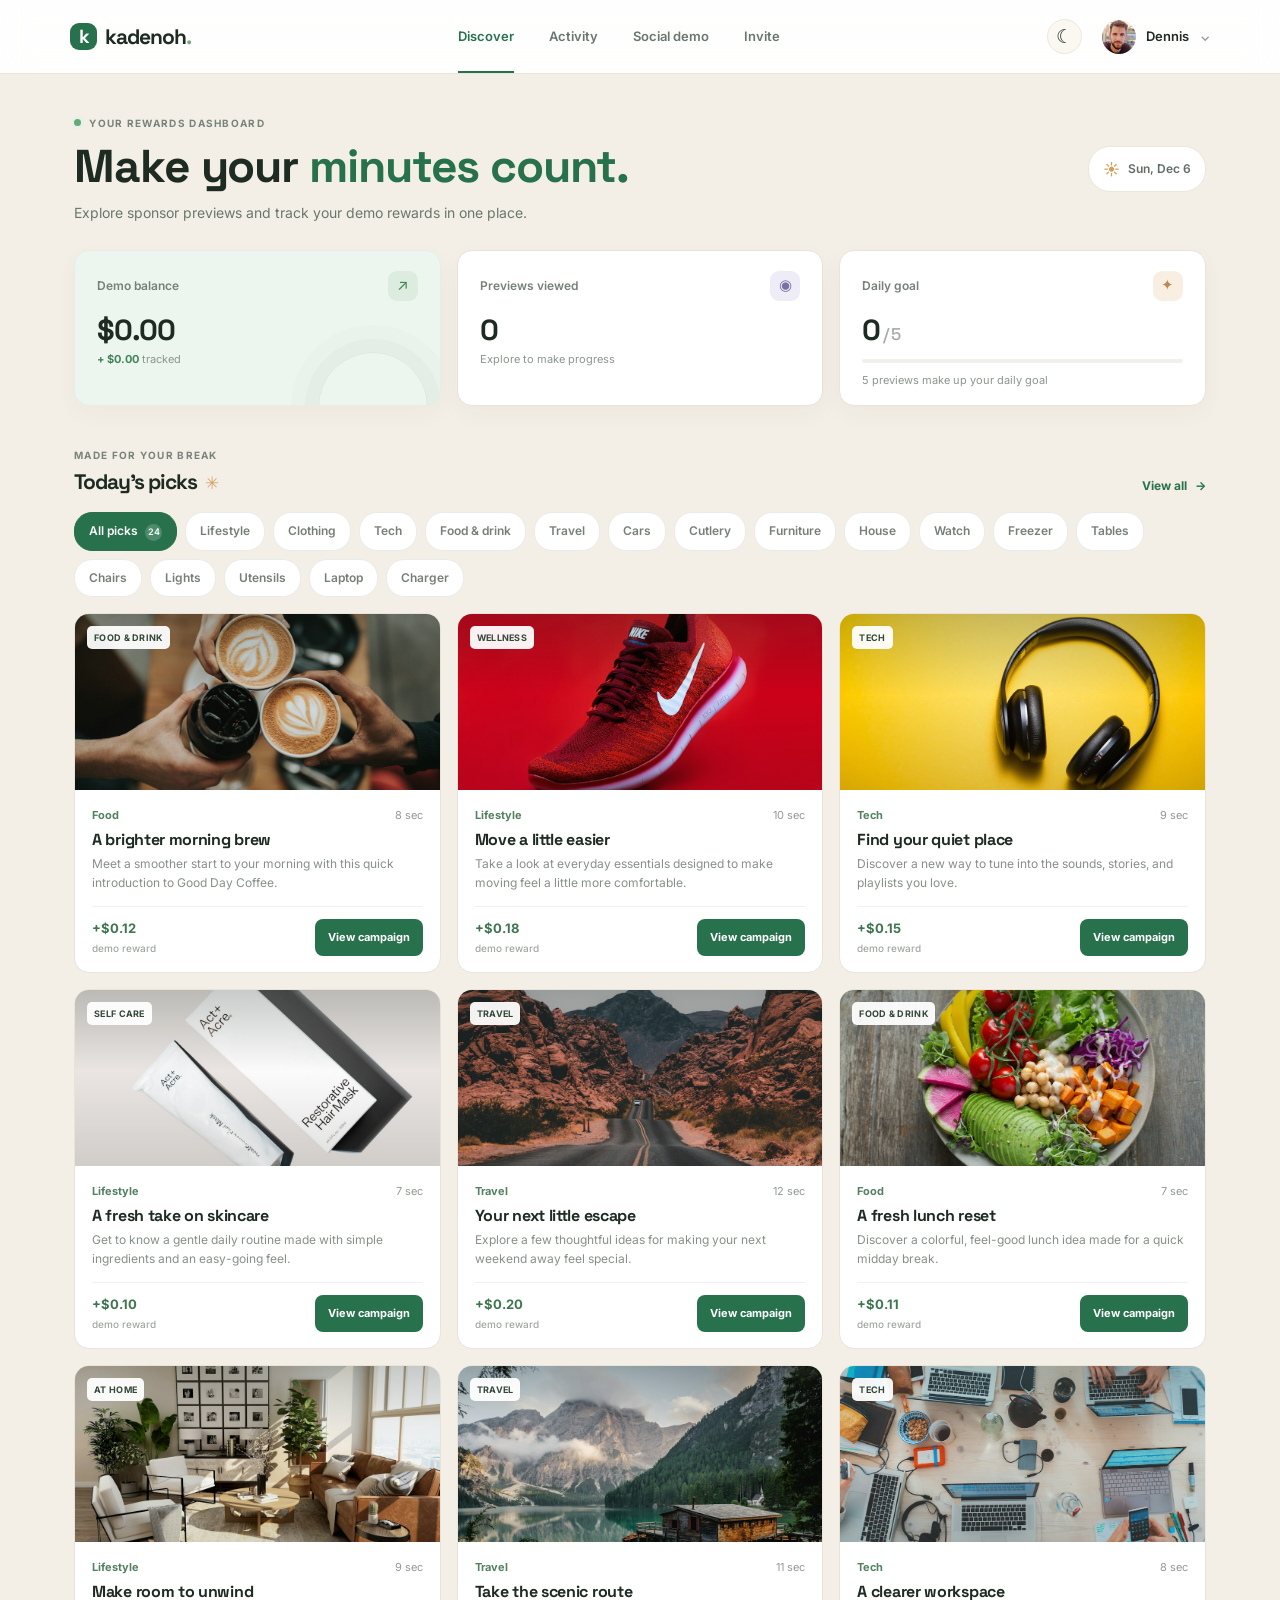
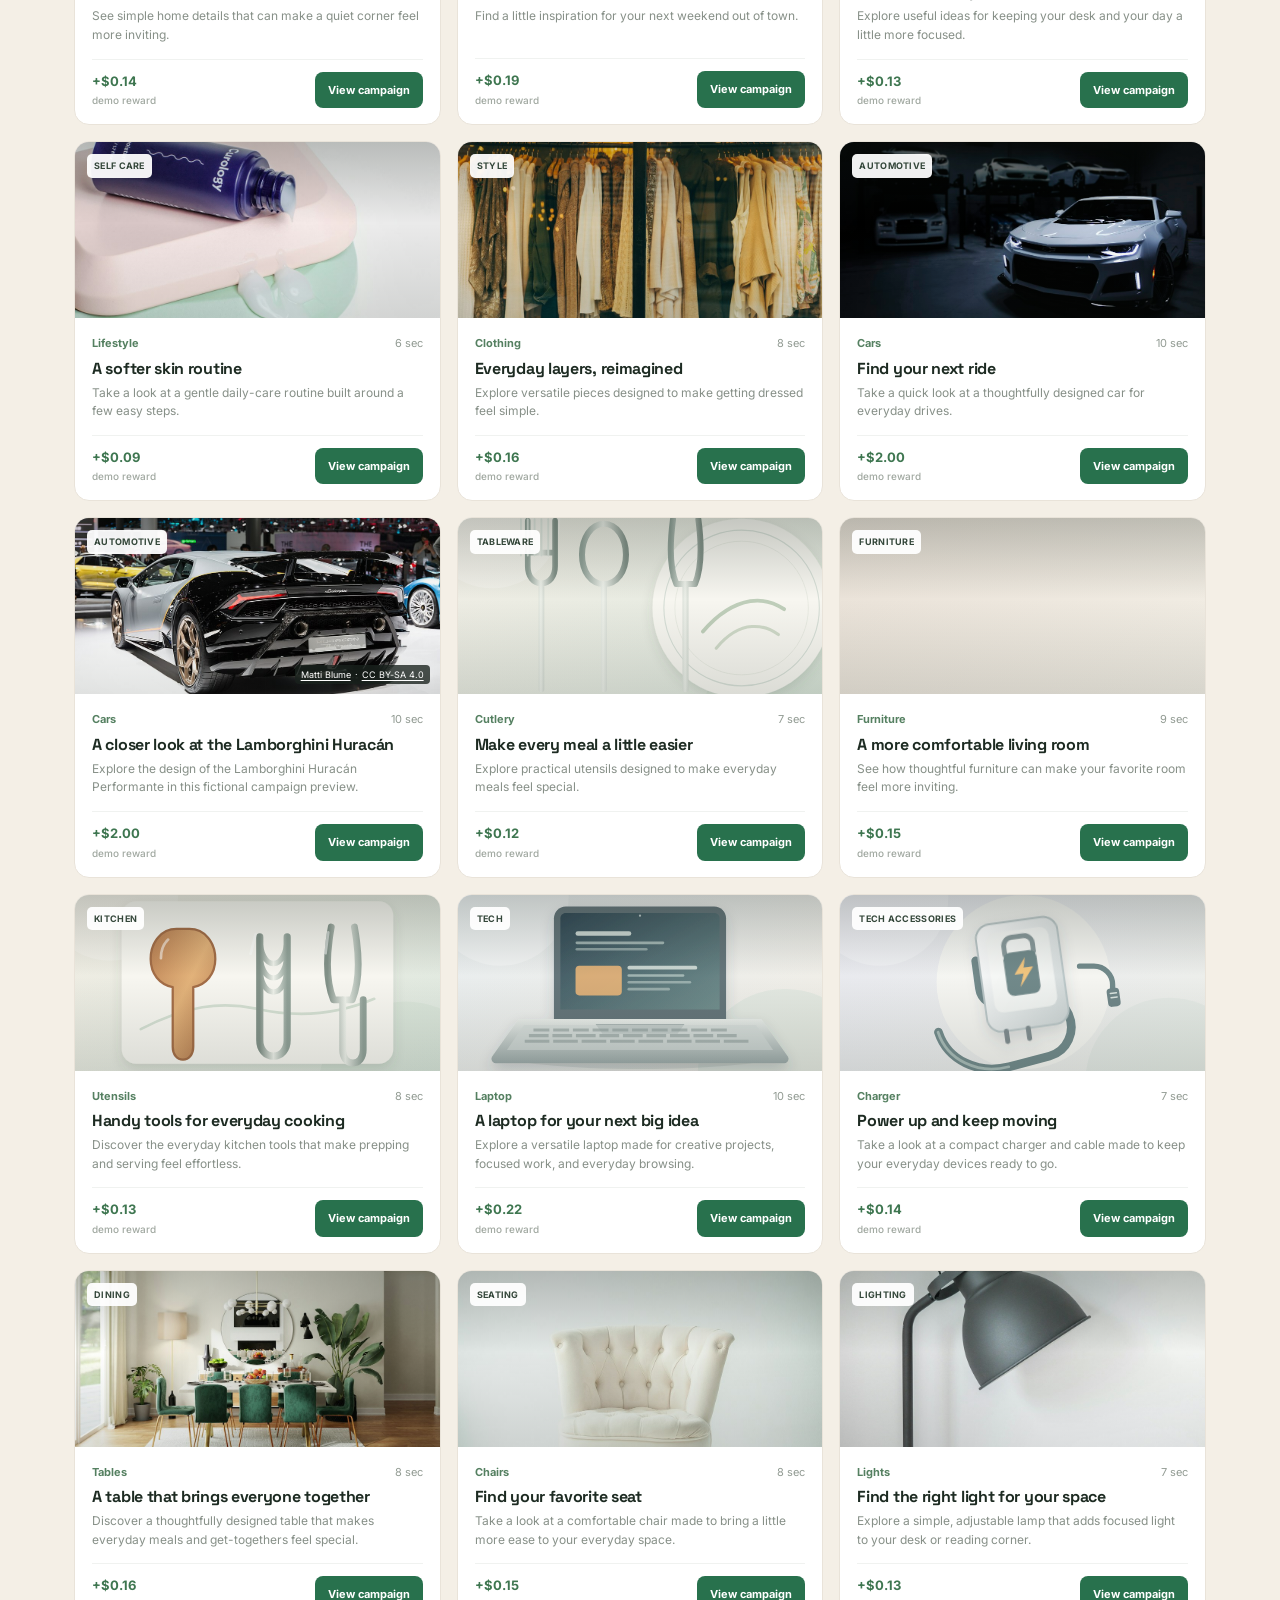
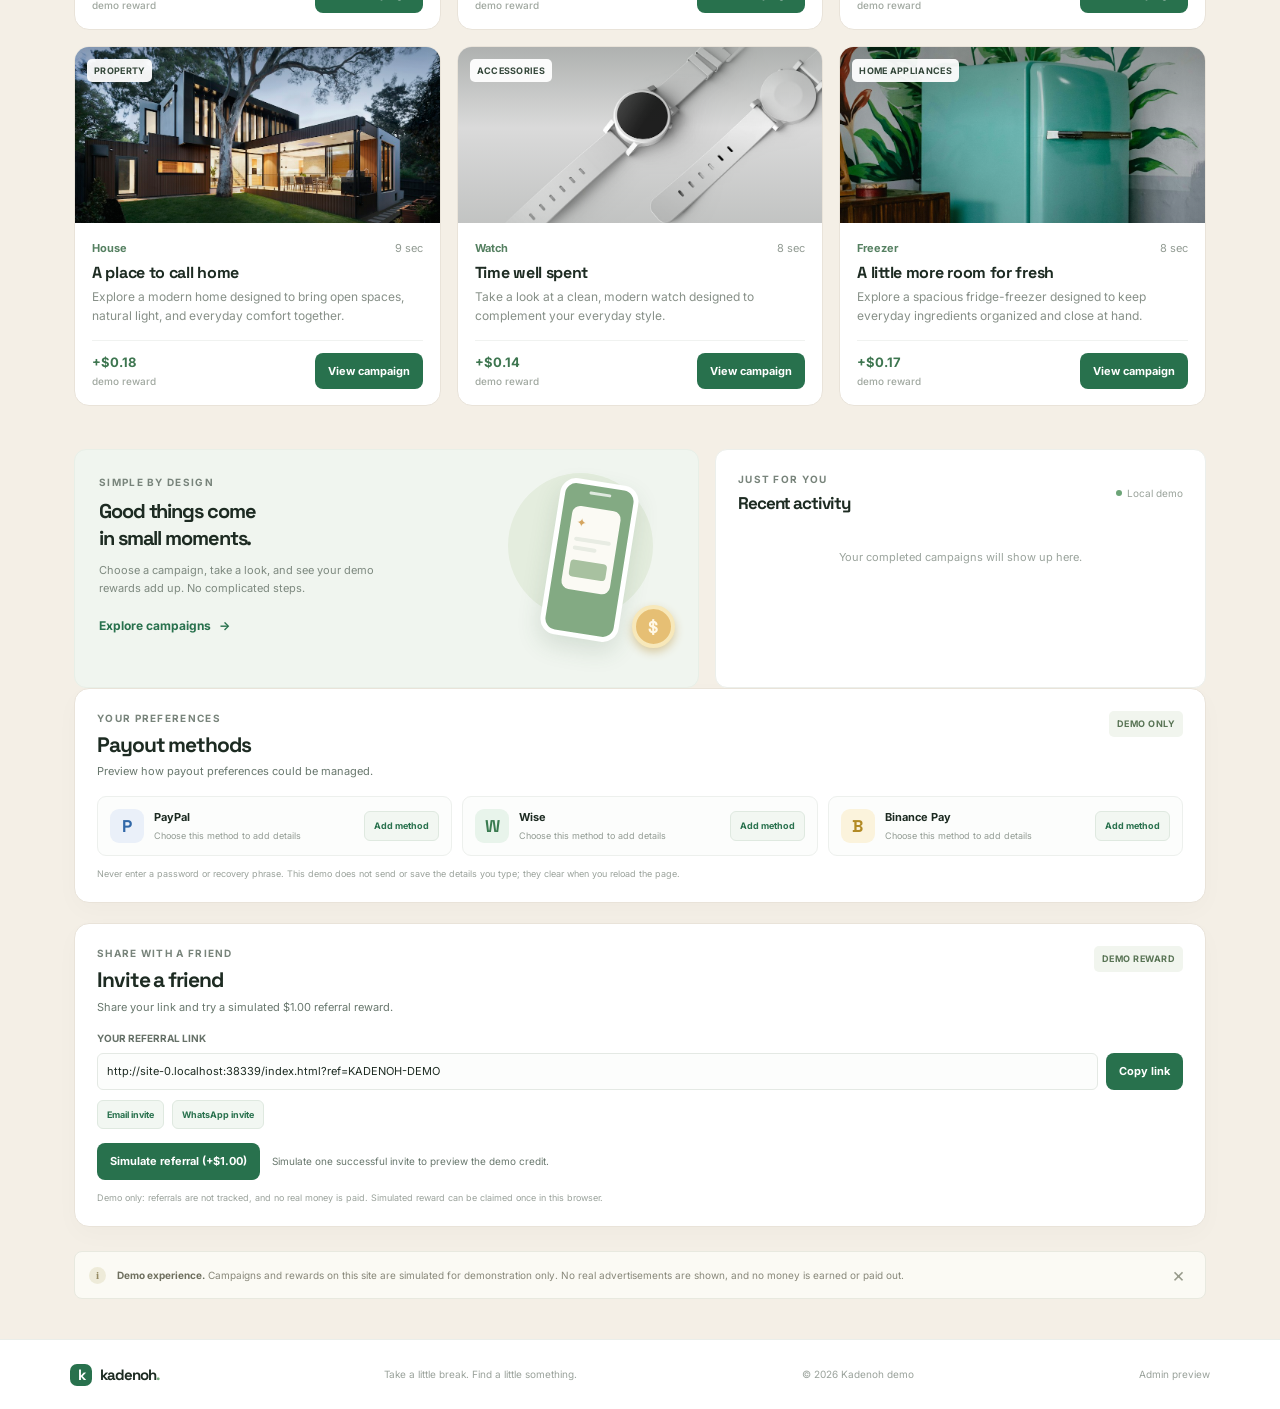
==== index.html @ 1897cc82 "kadenoh" ====
﻿<!doctype html>
<html lang="en">
  <head>
    <meta charset="utf-8" />
    <meta name="viewport" content="width=device-width, initial-scale=1" />
    <meta name="theme-color" content="#f4efe6" />
    <meta
      name="description"
      content="Explore sponsored campaigns and track demo rewards in one simple dashboard."
    />
    <title>Kadenoh — Your rewards dashboard</title>
    <script>
      try {
        document.documentElement.dataset.theme =
          localStorage.getItem("kadenoh-theme") === "dark" ? "dark" : "light";
      } catch (error) {
        console.warn("Could not load the saved color theme.", error);
      }
    </script>
    <link rel="preconnect" href="https://fonts.googleapis.com" />
    <link rel="preconnect" href="https://fonts.gstatic.com" crossorigin />
    <link
      href="https://fonts.googleapis.com/css2?family=Inter:wght@400;500;600;700;800&family=Space+Grotesk:wght@400;500;600;700&display=swap"
      rel="stylesheet"
    />
    <link rel="stylesheet" href="style.css" />
    <script src="campaign-data.js" defer></script>
    <script src="app.js" defer></script>
  </head>
  <body>
    <header class="topbar">
      <a class="brand" href="#" aria-label="Kadenoh home"
        ><span class="brand-mark">k</span> kadenoh<span class="brand-period"
          >.</span
        ></a
      >
      <nav class="main-nav" aria-label="Main navigation">
        <a class="nav-link active" href="#campaigns">Discover</a>
        <a class="nav-link" href="#activity">Activity</a>
        <a class="nav-link" href="social-demo.html">Social demo</a>
        <a class="nav-link" href="#referrals" aria-label="Refer and earn"
          >Invite</a
        >
      </nav>
      <button
        class="theme-toggle"
        id="theme-toggle"
        type="button"
        aria-label="Switch to dark theme"
        title="Switch to dark theme"
      >
        <span aria-hidden="true">☾</span>
      </button>
      <button class="profile-button" type="button" aria-label="Your profile">
        <span class="profile-avatar"
          ><span id="profile-initial">DE</span
          ><img id="profile-image" alt="" hidden /></span
        ><span class="profile-name" id="profile-name">Dennis</span
        ><span class="chevron">⌄</span>
      </button>
    </header>

    <main>
      <section class="welcome-row">
        <div>
          <p class="eyebrow"><span class="live-dot"></span> YOUR REWARDS DASHBOARD</p>
          <h1>Make your <span>minutes count.</span></h1>
          <p class="welcome-copy">
            Explore sponsor previews and track your demo rewards in one place.
          </p>
        </div>
        <div class="date-pill">
          <span aria-hidden="true">☀</span> <span id="today-label">Today</span>
        </div>
      </section>

      <section class="stats-grid" aria-label="Your rewards summary">
        <article class="stat-card balance-card">
          <div class="stat-top">
            <span class="stat-label">Demo balance</span
            ><span class="stat-icon mint-icon" aria-hidden="true">↗</span>
          </div>
          <p class="stat-value" id="balance-value">$0.00</p>
          <p class="stat-foot"><span class="positive">+ $0.00</span> tracked</p>
          <div class="balance-decoration" aria-hidden="true"></div>
        </article>
        <article class="stat-card">
          <div class="stat-top">
            <span class="stat-label">Previews viewed</span
            ><span class="stat-icon lilac-icon" aria-hidden="true">◉</span>
          </div>
          <p class="stat-value" id="views-value">0</p>
          <p class="stat-foot">Explore to make progress</p>
        </article>
        <article class="stat-card progress-card">
          <div class="stat-top">
            <span class="stat-label">Daily goal</span
            ><span class="stat-icon peach-icon" aria-hidden="true">✦</span>
          </div>
          <p class="stat-value">
            <span id="goal-count">0</span><span class="stat-unit"> / 5</span>
          </p>
          <div class="progress-track"><span id="goal-progress"></span></div>
          <p class="stat-foot">5 previews make up your daily goal</p>
        </article>
      </section>

      <section class="campaign-section" id="campaigns">
        <div class="section-heading">
          <div>
            <p class="eyebrow">MADE FOR YOUR BREAK</p>
            <h2>Today’s picks <span class="sparkle">✳</span></h2>
          </div>
          <a class="text-link" href="#campaign-list"
            >View all <span aria-hidden="true">→</span></a
          >
        </div>
        <div class="filter-row" role="group" aria-label="Filter campaigns">
          <button class="filter-chip selected" type="button" data-filter="All">
            All picks <span class="chip-count">24</span>
          </button>
          <button class="filter-chip" type="button" data-filter="Lifestyle">
            Lifestyle
          </button>
          <button class="filter-chip" type="button" data-filter="Clothing">
            Clothing
          </button>
          <button class="filter-chip" type="button" data-filter="Tech">
            Tech
          </button>
          <button class="filter-chip" type="button" data-filter="Food">
            Food & drink
          </button>
          <button class="filter-chip" type="button" data-filter="Travel">
            Travel
          </button>
          <button class="filter-chip" type="button" data-filter="Cars">
            Cars
          </button>
          <button class="filter-chip" type="button" data-filter="Cutlery">
            Cutlery
          </button>
          <button class="filter-chip" type="button" data-filter="Furniture">
            Furniture
          </button>
          <button class="filter-chip" type="button" data-filter="House">
            House
          </button>
          <button class="filter-chip" type="button" data-filter="Watch">
            Watch
          </button>
          <button class="filter-chip" type="button" data-filter="Freezer">
            Freezer
          </button>
          <button class="filter-chip" type="button" data-filter="Tables">
            Tables
          </button>
          <button class="filter-chip" type="button" data-filter="Chairs">
            Chairs
          </button>
          <button class="filter-chip" type="button" data-filter="Lights">
            Lights
          </button>
          <button class="filter-chip" type="button" data-filter="Utensils">
            Utensils
          </button>
          <button class="filter-chip" type="button" data-filter="Laptop">
            Laptop
          </button>
          <button class="filter-chip" type="button" data-filter="Charger">
            Charger
          </button>
        </div>
        <div class="campaign-grid" id="campaign-list" aria-live="polite"></div>
      </section>

      <section class="bottom-grid" id="how-it-works">
        <article class="how-card">
          <div class="how-copy">
            <p class="eyebrow">SIMPLE BY DESIGN</p>
            <h2>Good things come<br />in small moments.</h2>
            <p>
              Choose a campaign, take a look, and see your demo rewards add up.
              No complicated steps.
            </p>
            <a href="#campaigns" class="how-link"
              >Explore campaigns <span aria-hidden="true">→</span></a
            >
          </div>
          <div class="how-illustration" aria-hidden="true">
            <div class="sun-shape"></div>
            <div class="phone-shape">
              <div class="phone-speaker"></div>
              <div class="phone-card"><span>✦</span><i></i><i></i><b></b></div>
            </div>
            <div class="coin-shape">$</div>
          </div>
        </article>
        <article class="activity-card" id="activity">
          <div class="activity-heading">
            <div>
              <p class="eyebrow">JUST FOR YOU</p>
              <h2>Recent activity</h2>
            </div>
            <span class="activity-live"><i></i> Local demo</span>
          </div>
          <div id="activity-list" class="activity-list"></div>
        </article>
      </section>

      <section class="payout-section" aria-labelledby="payout-title">
        <div class="payout-heading">
          <div>
            <p class="eyebrow">YOUR PREFERENCES</p>
            <h2 id="payout-title">Payout methods</h2>
            <p class="payout-copy">
              Preview how payout preferences could be managed.
            </p>
          </div>
          <span class="demo-tag">DEMO ONLY</span>
        </div>
        <div class="payout-methods" id="payout-methods"></div>
        <p class="payout-disclaimer">
          Never enter a password or recovery phrase. This demo does not send or
          save the details you type; they clear when you reload the page.
        </p>
      </section>

      <section
        class="payout-section referral-section"
        id="referrals"
        aria-labelledby="referral-title"
      >
        <div class="payout-heading">
          <div>
            <p class="eyebrow">SHARE WITH A FRIEND</p>
            <h2 id="referral-title">Invite a friend</h2>
            <p class="payout-copy">
              Share your link and try a simulated $1.00 referral reward.
            </p>
          </div>
          <span class="demo-tag">DEMO REWARD</span>
        </div>
        <div class="referral-link-row">
          <label for="referral-link">YOUR REFERRAL LINK</label>
          <div class="referral-link-controls">
            <input
              class="referral-link-input"
              id="referral-link"
              type="url"
              readonly
              aria-label="Your referral link"
            />
            <button
              class="primary-button"
              id="copy-referral-link"
              type="button"
            >
              Copy link
            </button>
          </div>
        </div>
        <div
          class="referral-share-options"
          aria-label="Share your referral link"
        >
          <a class="method-button" id="referral-email" href="mailto:">
            Email invite
          </a>
          <a
            class="method-button"
            id="referral-whatsapp"
            href="https://wa.me/"
            target="_blank"
            rel="noopener noreferrer"
          >
            WhatsApp invite
          </a>
        </div>
        <div class="referral-reward-row">
          <button class="primary-button" id="simulate-referral" type="button">
            Simulate referral
          </button>
          <p id="referral-status" role="status" aria-live="polite"></p>
        </div>
        <p class="payout-disclaimer">
          Demo only: referrals are not tracked, and no real money is paid.
          Simulated reward can be claimed once in this browser.
        </p>
      </section>

      <aside class="demo-notice" id="demo-notice">
        <span class="notice-icon" aria-hidden="true">i</span>
        <p>
          <strong>Demo experience.</strong> Campaigns and rewards on this site
          are simulated for demonstration only. No real advertisements are
          shown, and no money is earned or paid out.
        </p>
        <button
          class="notice-close"
          type="button"
          aria-label="Dismiss demo notice"
        >
          ×
        </button>
      </aside>
    </main>

    <footer>
      <a class="brand footer-brand" href="#"
        ><span class="brand-mark">k</span> kadenoh<span class="brand-period"
          >.</span
        ></a
      ><span>Take a little break. Find a little something.</span
      ><span>© 2026 Kadenoh demo</span
      ><a href="admin.html">Admin preview</a>
    </footer>

    <dialog
      class="profile-dialog"
      id="profile-dialog"
      aria-labelledby="profile-dialog-title"
    >
      <button
        class="dialog-close"
        id="close-profile-dialog"
        type="button"
        aria-label="Close profile"
      >
        ×
      </button>
      <div class="profile-photo-preview">
        <span id="profile-dialog-initial">D</span>
        <img id="profile-dialog-image" alt="" hidden />
      </div>
      <h2 id="profile-dialog-title">Your profile</h2>
      <p class="profile-copy">
        Update your details and photo. They are stored only in this browser and
        are never uploaded.
      </p>
      <div class="profile-photo-actions">
        <label class="photo-upload-button" for="profile-photo-input"
          >Choose photo</label
        >
        <button
          class="photo-remove-button"
          id="remove-profile-photo"
          type="button"
          disabled
        >
          Remove photo
        </button>
        <input
          id="profile-photo-input"
          type="file"
          accept="image/jpeg,image/png,image/webp"
          hidden
        />
      </div>
      <p class="profile-photo-help">JPG, PNG, or WebP · Max 8 MB</p>
      <p
        class="profile-photo-status"
        id="profile-photo-status"
        role="status"
        aria-live="polite"
      ></p>
      <form class="profile-info-form" id="profile-info-form">
        <div class="profile-field">
          <label for="profile-display-name">Display name</label>
          <input
            id="profile-display-name"
            name="displayName"
            type="text"
            autocomplete="name"
            maxlength="80"
            required
          />
        </div>
        <div class="profile-field">
          <label for="profile-email">Email address</label>
          <input
            id="profile-email"
            name="email"
            type="email"
            autocomplete="email"
            maxlength="254"
            placeholder="you@example.com"
          />
        </div>
        <div class="profile-field">
          <label for="profile-date-of-birth">Date of birth</label>
          <input
            id="profile-date-of-birth"
            name="dateOfBirth"
            type="date"
            autocomplete="bday"
          />
        </div>
        <div class="profile-field">
          <label for="profile-study-level">Level of study</label>
          <select id="profile-study-level" name="studyLevel">
            <option value="">Select a level (optional)</option>
            <option value="high-school">High school</option>
            <option value="certificate-diploma">Certificate or diploma</option>
            <option value="undergraduate">Undergraduate</option>
            <option value="postgraduate">Postgraduate</option>
            <option value="other">Other</option>
            <option value="prefer-not-to-say">Prefer not to say</option>
          </select>
        </div>
        <div class="profile-field">
          <label for="profile-location">Location</label>
          <input
            id="profile-location"
            name="location"
            type="text"
            autocomplete="address-level2"
            maxlength="100"
            placeholder="City, country"
          />
        </div>
        <button class="profile-save-button" type="submit">Save profile</button>
        <p
          class="profile-info-status"
          id="profile-info-status"
          role="status"
          aria-live="polite"
        ></p>
      </form>
    </dialog>

    <dialog
      class="watch-dialog"
      id="watch-dialog"
      aria-labelledby="dialog-title"
    >
      <button class="dialog-close" type="button" aria-label="Close campaign">
        ×
      </button>
      <div class="dialog-art" id="dialog-art">
        <span id="dialog-emoji" aria-hidden="true"></span
        ><span class="play-symbol" aria-hidden="true">▶</span>
      </div>
      <div class="dialog-content">
        <span class="sponsored-label">SPONSORED CAMPAIGN · DEMO</span>
        <h2 id="dialog-title"></h2>
        <p id="dialog-description"></p>
        <div class="watch-progress"><span id="watch-progress-fill"></span></div>
        <div class="watch-footer">
          <span id="watch-status">Campaign preview</span
          ><button class="primary-button" id="watch-button" type="button">
            Start preview
          </button>
        </div>
      </div>
    </dialog>
    <div class="toast" id="toast" role="status" aria-live="polite"></div>
  </body>
</html>
---- style.css ----
:root {
  color-scheme: light;
  --ink: #1d2b22;
  --muted: #68776d;
  --green: #28714d;
  --green-dark: #1e5c3d;
  --line: #ece7de;
  --paper: #fff;
  --bg: #f4efe6;
  --surface-soft: #fbf8f2;
  --text-soft: #78847b;
  --text-faint: #929d94;
  --border: #e9e3d9;
  font-family: "Inter", sans-serif;
}

html[data-theme="dark"] {
  color-scheme: dark;
  --ink: #e8eee9;
  --muted: #a4b0a7;
  --green: #78ba8e;
  --green-dark: #5da778;
  --line: #34443a;
  --paper: #202a23;
  --bg: #151c17;
  --surface-soft: #1b241e;
  --text-soft: #aab6ad;
  --text-faint: #9aa69c;
  --border: #303e34;
}

* {
  box-sizing: border-box;
}
html {
  scroll-behavior: smooth;
}
section,
article[id] {
  scroll-margin-top: 88px;
}
body {
  margin: 0;
  background: var(--bg);
  color: var(--ink);
  line-height: 1.5;
  -webkit-font-smoothing: antialiased;
}
button,
a {
  font: inherit;
}
button:focus-visible,
a:focus-visible {
  outline: 3px solid #8dbc96;
  outline-offset: 3px;
}
a {
  color: inherit;
  text-decoration: none;
}
button {
  cursor: pointer;
}
.topbar {
  position: sticky;
  z-index: 5;
  top: 0;
  height: 74px;
  padding: 0 max(5.5vw, calc((100vw - 1200px) / 2));
  display: flex;
  align-items: center;
  justify-content: space-between;
  background: color-mix(in srgb, var(--paper) 94%, transparent);
  backdrop-filter: blur(14px);
  border-bottom: 1px solid var(--border);
}
.brand {
  display: inline-flex;
  align-items: center;
  gap: 8px;
  font:
    800 21px "Space Grotesk",
    sans-serif;
  letter-spacing: -1.1px;
}
.brand-mark {
  width: 27px;
  height: 27px;
  display: inline-grid;
  place-items: center;
  border-radius: 9px;
  color: #fff;
  background: var(--green);
  font-size: 19px;
  line-height: 1;
}
.brand-period {
  color: #77aa7d;
  margin-left: -8px;
}
.main-nav {
  display: flex;
  align-items: center;
  gap: 35px;
  height: 100%;
  margin-left: auto;
  margin-right: auto;
}
.nav-link {
  height: 100%;
  display: grid;
  align-items: center;
  color: var(--muted);
  font-size: 13px;
  font-weight: 600;
  position: relative;
}
.nav-link.active {
  color: var(--green);
}
.nav-link:hover {
  color: var(--green);
}
.nav-link.active::after {
  content: "";
  height: 2px;
  position: absolute;
  bottom: 0;
  left: 0;
  right: 0;
  background: var(--green);
}
.theme-toggle {
  width: 35px;
  height: 35px;
  flex: 0 0 35px;
  display: grid;
  place-items: center;
  margin-left: 0;
  margin-right: 20px;
  border: 1px solid var(--line);
  border-radius: 50%;
  background: var(--surface-soft);
  color: var(--ink);
  font-size: 19px;
  line-height: 1;
  transition:
    background 0.18s ease,
    border-color 0.18s ease;
}
.theme-toggle:hover {
  border-color: var(--green);
  background: var(--bg);
}
.theme-toggle:focus-visible {
  outline: 2px solid var(--green);
  outline-offset: 3px;
}
.profile-button {
  border: 0;
  background: transparent;
  display: flex;
  align-items: center;
  gap: 10px;
  padding: 5px 0;
  color: var(--ink);
  font-size: 13px;
  font-weight: 600;
}
.profile-avatar {
  width: 34px;
  height: 34px;
  position: relative;
  overflow: hidden;
  border-radius: 50%;
  display: grid;
  place-items: center;
  background: #e9f1e8;
  color: #467152;
  font-weight: 700;
}
.profile-avatar > span {
  position: relative;
  z-index: 1;
}
.profile-avatar img {
  position: absolute;
  inset: 0;
  width: 100%;
  height: 100%;
  object-fit: cover;
}
.chevron {
  color: #919991;
  margin-left: 1px;
}
main {
  max-width: 1200px;
  margin: auto;
  padding: 42px 34px 40px;
}
.welcome-row {
  display: flex;
  align-items: center;
  justify-content: space-between;
  gap: 20px;
  margin-bottom: 27px;
}
.eyebrow {
  margin: 0 0 10px;
  color: var(--text-soft);
  font-size: 10px;
  font-weight: 700;
  letter-spacing: 1.3px;
}
.live-dot {
  width: 7px;
  height: 7px;
  display: inline-block;
  margin: 0 5px 1px 0;
  border-radius: 50%;
  background: #68a878;
  box-shadow: 0 0 0 3px #e6f1e7;
}
h1,
h2,
p {
  margin-top: 0;
}
h1,
h2 {
  font-family: "Space Grotesk", sans-serif;
  letter-spacing: -1.1px;
}
h1 {
  margin-bottom: 9px;
  font-size: clamp(33px, 4.2vw, 46px);
  line-height: 1.12;
  font-weight: 800;
}
h1 span {
  color: var(--green);
}
.welcome-copy {
  color: var(--muted);
  font-size: 14px;
  margin: 0;
}
.date-pill {
  display: flex;
  align-items: center;
  gap: 8px;
  border: 1px solid var(--line);
  background: var(--paper);
  border-radius: 22px;
  padding: 10px 14px;
  color: #626e65;
  font-size: 12px;
  font-weight: 600;
}
.date-pill span:first-child {
  color: #d29d57;
  font-size: 16px;
}
.stats-grid {
  display: grid;
  grid-template-columns: repeat(3, 1fr);
  gap: 16px;
  margin-bottom: 42px;
}
.stat-card {
  min-height: 145px;
  position: relative;
  overflow: hidden;
  padding: 20px 22px 17px;
  background: var(--paper);
  border: 1px solid var(--border);
  border-radius: 15px;
  box-shadow: 0 8px 24px rgba(34, 57, 42, 0.035);
}
.balance-card {
  background: #edf5ef;
  border-color: #e4eee5;
}
.stat-top {
  display: flex;
  align-items: center;
  justify-content: space-between;
}
.stat-label {
  color: #758078;
  font-size: 12px;
  font-weight: 600;
}
.stat-icon {
  width: 30px;
  height: 30px;
  display: grid;
  place-items: center;
  border-radius: 9px;
  font-size: 15px;
}
.mint-icon {
  color: #438558;
  background: #dcecdf;
}
.lilac-icon {
  color: #7772a5;
  background: #eeecf7;
}
.peach-icon {
  color: #bb8b51;
  background: #f8efe2;
}
.stat-value {
  position: relative;
  z-index: 1;
  margin: 10px 0 3px;
  font:
    700 29px "Space Grotesk",
    sans-serif;
  letter-spacing: -1.2px;
}
.stat-unit {
  color: #a4aca5;
  font-size: 17px;
  font-weight: 500;
}
.stat-foot {
  position: relative;
  z-index: 1;
  margin: 0;
  color: #8c958e;
  font-size: 11px;
}
.positive {
  color: #42865a;
  font-weight: 700;
}
.balance-decoration {
  position: absolute;
  width: 110px;
  height: 110px;
  border: 1px solid rgba(89, 143, 101, 0.12);
  border-radius: 50%;
  right: 12px;
  bottom: -57px;
  box-shadow:
    0 0 0 13px rgba(89, 143, 101, 0.035),
    0 0 0 27px rgba(89, 143, 101, 0.025);
}
.progress-track {
  height: 4px;
  background: #f1f0ec;
  border-radius: 4px;
  overflow: hidden;
  margin: 11px 0 9px;
}
.progress-track span {
  display: block;
  width: 0;
  height: 100%;
  background: #80ae78;
  border-radius: inherit;
  transition: width 0.3s ease;
}
.payout-section {
  margin: 0 0 20px;
  padding: 22px;
  border: 1px solid var(--border);
  border-radius: 15px;
  background: var(--paper);
  box-shadow: 0 8px 24px rgba(34, 57, 42, 0.025);
}
.referral-section {
  margin-top: 0;
}
.referral-link-row {
  display: grid;
  gap: 7px;
  margin-top: 16px;
}
.referral-link-row label {
  color: #667168;
  font-size: 10px;
  font-weight: 700;
}
.referral-link-controls {
  display: grid;
  grid-template-columns: minmax(0, 1fr) auto;
  gap: 8px;
}
.referral-link-input {
  width: 100%;
  min-width: 0;
  border: 1px solid #e4e9e4;
  border-radius: 6px;
  padding: 9px;
  color: var(--ink);
  background: #fcfdfc;
  font: 11px "Inter", sans-serif;
}
.referral-share-options {
  display: flex;
  flex-wrap: wrap;
  gap: 8px;
  margin-top: 10px;
}
.referral-share-options a {
  text-decoration: none;
}
.referral-reward-row {
  display: flex;
  align-items: center;
  gap: 12px;
  margin-top: 14px;
}
.referral-reward-row p {
  margin: 0;
  color: var(--muted);
  font-size: 10px;
  line-height: 1.5;
}
.payout-heading {
  display: flex;
  align-items: flex-start;
  justify-content: space-between;
  gap: 16px;
}
.payout-heading .eyebrow {
  margin-bottom: 5px;
}
.payout-copy {
  margin: 5px 0 0;
  color: var(--muted);
  font-size: 11px;
}
.demo-tag {
  border-radius: 5px;
  padding: 6px 8px;
  background: #f1f5ee;
  color: #597455;
  font-size: 9px;
  font-weight: 700;
  letter-spacing: 0.5px;
}
.payout-methods {
  display: grid;
  grid-template-columns: repeat(3, 1fr);
  gap: 10px;
  margin-top: 16px;
}
.payout-method {
  display: grid;
  min-width: 0;
  grid-template-columns: 34px minmax(0, 1fr) auto;
  align-items: center;
  gap: 10px;
  padding: 12px;
  border: 1px solid #edf0ed;
  border-radius: 9px;
  background: #fcfdfc;
}
.payout-mark {
  display: grid;
  flex: 0 0 34px;
  place-items: center;
  width: 34px;
  height: 34px;
  border-radius: 9px;
  background: #f0f3f0;
  color: #4b6755;
  font:
    800 17px "Space Grotesk",
    sans-serif;
}
.payout-mark.paypal {
  background: #eaf0f9;
  color: #3168a8;
}
.payout-mark.wise {
  background: #e8f4eb;
  color: #3a7b50;
}
.payout-mark.binance {
  background: #fbf3dc;
  color: #b28a24;
}
.payout-details {
  display: flex;
  min-width: 0;
  flex: 1;
  flex-direction: column;
  gap: 3px;
}
.payout-details strong {
  overflow: hidden;
  text-overflow: ellipsis;
  white-space: nowrap;
  font-size: 11px;
}
.payout-details > span {
  overflow: hidden;
  color: #929b93;
  font-size: 9px;
  text-overflow: ellipsis;
  white-space: nowrap;
}
.method-button {
  flex: 0 0 auto;
  border: 1px solid #dfe9e0;
  border-radius: 6px;
  padding: 7px 9px;
  background: #f2f7f2;
  color: var(--green);
  font-size: 9px;
  font-weight: 700;
}
.method-button:hover {
  border-color: #b9d1bd;
  background: #eaf3ea;
}
.method-button.remove-method {
  border-color: #eceeec;
  background: #fff;
  color: #818a83;
}
.payout-entry-form {
  grid-column: 1 / -1;
  display: grid;
  grid-template-columns: minmax(0, 1fr) auto;
  gap: 7px;
  padding-top: 3px;
}
.payout-entry-form label {
  grid-column: 1 / -1;
  color: #667168;
  font-size: 10px;
  font-weight: 600;
}
.payout-entry-form input {
  width: 100%;
  min-width: 0;
  border: 1px solid #e4e9e4;
  border-radius: 6px;
  padding: 8px 9px;
  outline: none;
  color: var(--ink);
  background: white;
  font:
    11px "Inter",
    sans-serif;
}
.payout-entry-form input:focus {
  border-color: #8db598;
  box-shadow: 0 0 0 3px #8db59824;
}
.payout-entry-form input::placeholder {
  color: #a7afa8;
}
.detail-save-button {
  border: 0;
  border-radius: 6px;
  padding: 8px 9px;
  background: #edf4ed;
  color: var(--green);
  font-size: 9px;
  font-weight: 700;
}
.detail-save-button:hover {
  background: #e2eee3;
}
.payout-feedback {
  grid-column: 1 / -1;
  min-height: 12px;
  color: #748a77;
  font-size: 9px;
  line-height: 1.4;
}
.payout-disclaimer {
  margin: 11px 0 0;
  color: #9aa29b;
  font-size: 9px;
  line-height: 1.5;
}
.section-heading,
.activity-heading {
  display: flex;
  align-items: flex-end;
  justify-content: space-between;
}
.section-heading {
  margin-bottom: 17px;
}
.section-heading .eyebrow,
.activity-heading .eyebrow {
  margin-bottom: 5px;
}
h2 {
  margin: 0;
  font-size: 21px;
  line-height: 1.3;
}
.sparkle {
  margin-left: 4px;
  color: #d3a365;
  font: 17px sans-serif;
}
.text-link,
.how-link {
  color: var(--green);
  font-size: 12px;
  font-weight: 700;
}
.text-link span,
.how-link span {
  padding-left: 5px;
}
.filter-row {
  display: flex;
  flex-wrap: wrap;
  gap: 8px;
  margin: 0 0 16px;
}
.filter-chip {
  flex: 0 0 auto;
  border: 1px solid #e8ece8;
  border-radius: 18px;
  background: white;
  color: #778078;
  padding: 9px 14px;
  font-size: 12px;
  font-weight: 600;
  white-space: nowrap;
  transition: 0.18s ease;
}
.filter-chip:hover {
  border-color: #b7cfbb;
}
.filter-chip.selected {
  background: var(--green);
  border-color: var(--green);
  color: white;
}
.chip-count {
  display: inline-grid;
  place-items: center;
  width: 17px;
  height: 17px;
  border-radius: 50%;
  margin-left: 4px;
  background: rgba(255, 255, 255, 0.18);
  font-size: 9px;
}
.campaign-grid {
  display: grid;
  grid-template-columns: repeat(3, 1fr);
  gap: 16px;
}
.campaign-empty {
  grid-column: 1 / -1;
  margin: 0;
  padding: 32px 16px;
  border: 1px dashed var(--line);
  border-radius: 12px;
  color: var(--muted);
  font-size: 13px;
  text-align: center;
}
.campaign-card {
  min-width: 0;
  overflow: hidden;
  border: 1px solid var(--border);
  border-radius: 15px;
  background: var(--paper);
  transition:
    transform 0.18s ease,
    box-shadow 0.18s ease;
}
.campaign-card:hover {
  transform: translateY(-4px);
  box-shadow: 0 16px 32px rgba(35, 67, 45, 0.11);
}
.campaign-art {
  height: 176px;
  position: relative;
  display: grid;
  place-items: center;
  overflow: hidden;
}
.campaign-art::before {
  content: "";
  position: absolute;
  z-index: 1;
  inset: 0;
  background: linear-gradient(180deg, rgba(20, 32, 24, 0.22), transparent 46%, rgba(20, 32, 24, 0.12));
}
.campaign-photo {
  position: absolute;
  inset: 0;
  width: 100%;
  height: 100%;
  object-fit: cover;
  transition: transform 0.35s ease;
}
.campaign-card:hover .campaign-photo {
  transform: scale(1.035);
}
.campaign-badge {
  position: absolute;
  z-index: 1;
  left: 12px;
  top: 12px;
  border-radius: 5px;
  padding: 5px 7px;
  background: rgba(255, 255, 255, 0.94);
  color: #34473a;
  font-size: 9px;
  font-weight: 700;
  letter-spacing: 0.3px;
}
.campaign-photo-credit {
  position: absolute;
  z-index: 2;
  right: 10px;
  bottom: 10px;
  display: inline-flex;
  gap: 4px;
  border-radius: 4px;
  padding: 4px 6px;
  background: rgba(25, 34, 29, 0.78);
  color: #fff;
  font-size: 9px;
  line-height: 1.3;
}
.campaign-photo-credit a {
  color: inherit;
  text-decoration: underline;
  text-underline-offset: 2px;
}
.campaign-body {
  padding: 17px 17px 16px;
}
.campaign-meta {
  display: flex;
  justify-content: space-between;
  align-items: center;
  margin-bottom: 6px;
  color: #929b93;
  font-size: 11px;
}
.campaign-category {
  color: #558061;
  font-weight: 700;
}
.campaign-body h3 {
  margin: 0 0 5px;
  font:
    700 16px "Space Grotesk",
    sans-serif;
  letter-spacing: -0.3px;
}
.campaign-body > p {
  min-height: 37px;
  margin: 0;
  color: #879088;
  font-size: 12px;
  line-height: 1.55;
}
.campaign-action-row {
  display: flex;
  align-items: center;
  justify-content: space-between;
  margin-top: 14px;
  padding-top: 12px;
  border-top: 1px solid #f0f2f0;
}
.reward-label {
  color: #3e7650;
  font-size: 13px;
  font-weight: 700;
}
.reward-label small {
  display: block;
  margin-top: 2px;
  color: #a0a8a0;
  font-size: 10px;
  font-weight: 500;
}
.primary-button {
  border: 0;
  border-radius: 8px;
  padding: 10px 13px;
  background: var(--green);
  color: white;
  font-size: 11px;
  font-weight: 700;
  transition: background 0.18s ease;
}
.primary-button:hover:not(:disabled) {
  background: var(--green-dark);
}
.primary-button:disabled {
  background: #aab8ad;
  cursor: default;
}
.bottom-grid {
  display: grid;
  grid-template-columns: 1.12fr 0.88fr;
  gap: 16px;
  margin-top: 43px;
}
.how-card,
.activity-card {
  min-height: 239px;
  overflow: hidden;
  border: 1px solid #ecefeb;
  border-radius: 12px;
  background: white;
}
.how-card {
  display: flex;
  position: relative;
  background: #f0f5ef;
  border-color: #e8efe7;
}
.how-copy {
  position: relative;
  z-index: 2;
  padding: 25px 24px;
  max-width: 60%;
}
.how-copy .eyebrow {
  margin-bottom: 8px;
}
.how-copy h2 {
  font-size: 20px;
  line-height: 1.35;
}
.how-copy > p:not(.eyebrow) {
  max-width: 285px;
  margin: 10px 0 15px;
  color: #7d897f;
  font-size: 11px;
  line-height: 1.6;
}
.how-illustration {
  position: absolute;
  right: 0;
  top: 0;
  bottom: 0;
  width: 45%;
}
.sun-shape {
  position: absolute;
  right: 45px;
  top: 23px;
  width: 145px;
  height: 145px;
  border-radius: 50%;
  background: #e4edde;
}
.phone-shape {
  position: absolute;
  top: 31px;
  right: 69px;
  width: 79px;
  height: 158px;
  border: 5px solid white;
  border-radius: 16px;
  background: #83aa83;
  transform: rotate(9deg);
  box-shadow: 0 10px 23px rgba(53, 92, 58, 0.15);
}
.phone-speaker {
  width: 22px;
  height: 3px;
  border-radius: 4px;
  margin: 6px auto 13px;
  background: rgba(255, 255, 255, 0.75);
}
.phone-card {
  width: 49px;
  height: 84px;
  border-radius: 8px;
  margin: auto;
  padding: 8px 6px;
  background: #fbfaf4;
}
.phone-card span {
  display: block;
  color: #d5a55f;
  font-size: 12px;
}
.phone-card i,
.phone-card b {
  display: block;
  height: 4px;
  width: 100%;
  margin-top: 5px;
  border-radius: 4px;
  background: #e8ece3;
}
.phone-card i:nth-of-type(2) {
  width: 65%;
}
.phone-card b {
  height: 17px;
  margin-top: 10px;
  background: #a8c1a0;
}
.coin-shape {
  position: absolute;
  display: grid;
  place-items: center;
  right: 23px;
  bottom: 39px;
  width: 43px;
  height: 43px;
  border: 4px solid #f7e8ba;
  border-radius: 50%;
  background: #e6bf74;
  color: #fff8e6;
  font:
    700 17px "Space Grotesk",
    sans-serif;
  box-shadow: 0 4px 10px #d8c99e;
}
.activity-card {
  padding: 22px 22px 10px;
}
.activity-heading {
  align-items: center;
  margin-bottom: 14px;
}
.activity-heading h2 {
  font-size: 17px;
}
.activity-live {
  display: flex;
  align-items: center;
  gap: 5px;
  color: #9aa39b;
  font-size: 10px;
}
.activity-live i {
  width: 6px;
  height: 6px;
  border-radius: 50%;
  background: #6ca477;
}
.activity-row {
  display: flex;
  align-items: center;
  gap: 11px;
  padding: 11px 0;
  border-top: 1px solid #f0f2f0;
}
.activity-icon {
  display: grid;
  flex: 0 0 34px;
  place-items: center;
  height: 34px;
  border-radius: 10px;
  background: #f2f4ee;
  font-size: 16px;
}
.activity-details {
  min-width: 0;
  flex: 1;
}
.activity-details strong {
  display: block;
  overflow: hidden;
  text-overflow: ellipsis;
  white-space: nowrap;
  font-size: 11px;
}
.activity-details span {
  display: block;
  margin-top: 3px;
  color: #9ba39c;
  font-size: 9px;
}
.activity-amount {
  color: #4a8057;
  font-size: 11px;
  font-weight: 700;
}
.activity-empty {
  padding: 21px 0;
  color: #9aa39c;
  font-size: 11px;
  text-align: center;
}
.demo-notice {
  display: flex;
  align-items: center;
  gap: 11px;
  margin-top: 24px;
  padding: 12px 14px;
  border: 1px solid #e8e9df;
  border-radius: 8px;
  background: #fbfaf4;
  color: #88887a;
}
.notice-icon {
  flex: 0 0 17px;
  width: 17px;
  height: 17px;
  display: grid;
  place-items: center;
  border-radius: 50%;
  background: #eeebd9;
  color: #968b63;
  font: 700 11px serif;
}
.demo-notice p {
  flex: 1;
  margin: 0;
  font-size: 10px;
  line-height: 1.5;
}
.demo-notice strong {
  color: #6f705f;
}
.notice-close,
.dialog-close {
  border: 0;
  background: transparent;
  color: #989b8c;
  font-size: 20px;
  line-height: 1;
}
footer {
  min-height: 70px;
  padding: 15px max(5.5vw, calc((100vw - 1200px) / 2));
  display: flex;
  align-items: center;
  justify-content: space-between;
  gap: 20px;
  border-top: 1px solid #eaeeea;
  background: #fff;
  color: #9aa29b;
  font-size: 10px;
}
.footer-brand {
  color: var(--ink);
  font-size: 15px;
}
.footer-brand .brand-mark {
  width: 22px;
  height: 22px;
  border-radius: 7px;
  font-size: 15px;
}
.watch-dialog {
  width: min(440px, calc(100% - 32px));
  padding: 0;
  border: 0;
  border-radius: 16px;
  overflow: hidden;
  color: var(--ink);
  box-shadow: 0 25px 90px rgba(18, 33, 23, 0.25);
}
.watch-dialog::backdrop {
  background: rgba(26, 38, 29, 0.48);
  backdrop-filter: blur(3px);
}
.profile-dialog {
  width: min(390px, calc(100% - 32px));
  max-height: 90vh;
  position: relative;
  overflow-y: auto;
  padding: 30px 28px 22px;
  border: 0;
  border-radius: 16px;
  color: var(--ink);
  text-align: center;
  box-shadow: 0 25px 90px rgba(18, 33, 23, 0.25);
}
.profile-dialog::backdrop {
  background: rgba(26, 38, 29, 0.48);
  backdrop-filter: blur(3px);
}
.profile-photo-preview {
  width: 92px;
  height: 92px;
  position: relative;
  display: grid;
  place-items: center;
  overflow: hidden;
  margin: 0 auto 15px;
  border: 4px solid #edf4ed;
  border-radius: 50%;
  background: #e9f1e8;
  color: #467152;
  font:
    700 30px "Space Grotesk",
    sans-serif;
}
.profile-photo-preview img {
  position: absolute;
  inset: 0;
  width: 100%;
  height: 100%;
  object-fit: cover;
}
.profile-dialog h2 {
  margin-bottom: 7px;
}
.profile-copy {
  margin-bottom: 18px;
  color: #7d897f;
  font-size: 12px;
  line-height: 1.6;
}
.profile-photo-actions {
  display: flex;
  justify-content: center;
  align-items: center;
  gap: 10px;
}
.photo-upload-button {
  display: inline-flex;
  align-items: center;
  justify-content: center;
  min-height: 36px;
  border-radius: 7px;
  padding: 0 13px;
  background: var(--green);
  color: #fff;
  cursor: pointer;
  font-size: 11px;
  font-weight: 700;
}
.photo-upload-button:hover {
  background: var(--green-dark);
}
.photo-remove-button {
  min-height: 36px;
  border: 1px solid #e6eae6;
  border-radius: 7px;
  padding: 0 12px;
  background: #fff;
  color: #68736a;
  font-size: 11px;
  font-weight: 600;
}
.photo-remove-button:disabled {
  color: #aab1ab;
  cursor: default;
}
.profile-photo-help {
  margin: 12px 0 5px;
  color: #a0a9a1;
  font-size: 10px;
}
.profile-photo-status {
  min-height: 15px;
  margin: 0;
  color: #52775b;
  font-size: 10px;
  line-height: 1.5;
}
.profile-info-form {
  display: grid;
  gap: 12px;
  margin-top: 20px;
  padding-top: 18px;
  border-top: 1px solid var(--border);
  text-align: left;
}
.profile-field {
  display: grid;
  gap: 5px;
}
.profile-field label {
  color: #68756b;
  font-size: 11px;
  font-weight: 600;
}
.profile-field input,
.profile-field select {
  width: 100%;
  min-width: 0;
  border: 1px solid #e4e9e4;
  border-radius: 7px;
  padding: 10px 11px;
  outline: none;
  background: #fff;
  color: var(--ink);
  font:
    12px "Inter",
    sans-serif;
}
.profile-field input:focus,
.profile-field select:focus {
  border-color: #8db598;
  box-shadow: 0 0 0 3px #8db59824;
}
.profile-field input::placeholder {
  color: #a7afa8;
}
.profile-save-button {
  justify-self: start;
  border: 0;
  border-radius: 7px;
  padding: 10px 14px;
  background: var(--green);
  color: #fff;
  font-size: 11px;
  font-weight: 700;
}
.profile-save-button:hover {
  background: var(--green-dark);
}
.profile-info-status {
  min-height: 15px;
  margin: -5px 0 0;
  color: #52775b;
  font-size: 10px;
  line-height: 1.5;
}
.dialog-close {
  position: absolute;
  z-index: 2;
  top: 12px;
  right: 13px;
  display: grid;
  place-items: center;
  width: 31px;
  height: 31px;
  border-radius: 50%;
  background: rgba(255, 255, 255, 0.86);
  color: #606a61;
  font-size: 21px;
}
.dialog-art {
  height: 180px;
  position: relative;
  display: grid;
  place-items: center;
  background: linear-gradient(135deg, #dcece0, #f1e9d8);
}
.dialog-art > span:first-child {
  font-size: 74px;
}
.play-symbol {
  position: absolute;
  display: grid;
  place-items: center;
  width: 45px;
  height: 45px;
  padding-left: 3px;
  border-radius: 50%;
  background: rgba(255, 255, 255, 0.8);
  color: var(--green);
  font-size: 15px;
  box-shadow: 0 4px 12px #78867b55;
}
.dialog-content {
  padding: 23px 25px 24px;
}
.sponsored-label {
  color: #8e9b91;
  font-size: 9px;
  letter-spacing: 0.8px;
  font-weight: 700;
}
.dialog-content h2 {
  margin-top: 7px;
  font-size: 21px;
}
.dialog-content p {
  margin: 7px 0 18px;
  color: #808a82;
  font-size: 12px;
  line-height: 1.6;
}
.watch-progress {
  height: 4px;
  border-radius: 4px;
  overflow: hidden;
  background: #edf0ed;
}
.watch-progress span {
  display: block;
  width: 0;
  height: 100%;
  background: #76a47a;
  transition: width 0.2s linear;
}
.watch-footer {
  display: flex;
  align-items: center;
  justify-content: space-between;
  gap: 10px;
  margin-top: 13px;
  color: #89938b;
  font-size: 10px;
}
.toast {
  position: fixed;
  z-index: 10;
  left: 50%;
  bottom: 22px;
  transform: translate(-50%, 15px);
  opacity: 0;
  pointer-events: none;
  border-radius: 8px;
  padding: 11px 16px;
  background: #263d2e;
  color: white;
  box-shadow: 0 8px 22px #1d31254a;
  font-size: 12px;
  transition: 0.2s ease;
}
.toast.visible {
  opacity: 1;
  transform: translate(-50%, 0);
}

@media (max-width: 760px) {
  .topbar {
    height: 64px;
    padding: 0 20px;
  }
  .main-nav {
    gap: 17px;
  }
  .nav-link {
    font-size: 11px;
  }
  .profile-name,
  .chevron {
    display: none;
  }
  main {
    padding: 36px 20px 25px;
  }
  .stats-grid {
    gap: 10px;
  }
  .stat-card {
    padding: 16px 14px;
    min-height: 137px;
  }
  .stat-label {
    font-size: 10px;
  }
  .stat-value {
    font-size: 25px;
  }
  .stat-icon {
    width: 26px;
    height: 26px;
  }
  .campaign-grid {
    grid-template-columns: repeat(2, 1fr);
  }
  .payout-methods {
    grid-template-columns: 1fr;
  }
  .bottom-grid {
    grid-template-columns: 1fr;
  }
  footer {
    padding: 15px 20px;
  }
}
@media (max-width: 520px) {
  .topbar {
    padding: 0 16px;
  }
  .brand {
    font-size: 18px;
  }
  .brand-mark {
    width: 24px;
    height: 24px;
  }
  .main-nav {
    gap: 13px;
  }
  .nav-link {
    font-size: 10px;
  }
  main {
    padding: 30px 16px 22px;
  }
  .welcome-row {
    align-items: flex-start;
  }
  .welcome-copy {
    max-width: 270px;
    font-size: 12px;
    line-height: 1.5;
  }
  .date-pill {
    padding: 8px 10px;
    font-size: 10px;
  }
  .date-pill span:first-child {
    font-size: 13px;
  }
  .stats-grid {
    grid-template-columns: 1fr 1fr;
  }
  .progress-card {
    grid-column: span 2;
    min-height: 125px;
  }
  .campaign-grid {
    grid-template-columns: 1fr;
    gap: 12px;
  }
  .campaign-art {
    height: 155px;
  }
  .payout-section {
    padding: 16px;
  }
  .referral-reward-row {
    align-items: flex-start;
    flex-direction: column;
    gap: 8px;
  }
  .payout-method {
    padding: 10px;
  }
  .filter-row {
    flex-wrap: nowrap;
    overflow-x: auto;
    padding-bottom: 3px;
  }
  .how-copy {
    max-width: 68%;
    padding: 22px 17px;
  }
  .how-copy h2 {
    font-size: 18px;
  }
  .how-illustration {
    width: 40%;
  }
  .phone-shape {
    right: 34px;
  }
  .sun-shape {
    right: 4px;
  }
  .coin-shape {
    right: 2px;
  }
  .activity-card {
    padding: 18px 16px 8px;
  }
  .demo-notice {
    align-items: flex-start;
  }
  footer {
    flex-wrap: wrap;
    gap: 8px 15px;
    padding: 14px 16px;
  }
  footer > span:nth-child(2) {
    order: 3;
    width: 100%;
  }
}
@media (prefers-reduced-motion: reduce) {
  *,
  *::before,
  *::after {
    scroll-behavior: auto !important;
    transition-duration: 0.01ms !important;
  }
}

html[data-theme="dark"] .topbar,
html[data-theme="dark"] footer {
  background: #1a231d;
}
html[data-theme="dark"] .nav-link {
  color: #a5b1a8;
}
html[data-theme="dark"] .profile-avatar {
  background: #2a4131;
  color: #a5d5ad;
}
html[data-theme="dark"] .eyebrow,
html[data-theme="dark"] .stat-label,
html[data-theme="dark"] .stat-foot,
html[data-theme="dark"] .campaign-meta,
html[data-theme="dark"] .campaign-body > p,
html[data-theme="dark"] .payout-disclaimer,
html[data-theme="dark"] .payout-details > span,
html[data-theme="dark"] .referral-reward-row p,
html[data-theme="dark"] .profile-copy,
html[data-theme="dark"] .profile-photo-help,
html[data-theme="dark"] .profile-field label {
  color: #a0aca3;
}
html[data-theme="dark"] .date-pill,
html[data-theme="dark"] .filter-chip,
html[data-theme="dark"] .campaign-card,
html[data-theme="dark"] .activity-card,
html[data-theme="dark"] .payout-section,
html[data-theme="dark"] .profile-dialog,
html[data-theme="dark"] .watch-dialog {
  background: var(--paper);
  color: var(--ink);
}
html[data-theme="dark"] .date-pill,
html[data-theme="dark"] .stat-card,
html[data-theme="dark"] .campaign-card,
html[data-theme="dark"] .activity-card,
html[data-theme="dark"] .payout-section,
html[data-theme="dark"] .payout-method,
html[data-theme="dark"] .profile-photo-preview,
html[data-theme="dark"] .payout-entry-form input,
html[data-theme="dark"] .referral-link-input,
html[data-theme="dark"] .photo-remove-button {
  border-color: var(--border);
}
html[data-theme="dark"] .date-pill {
  color: #c4cec6;
}
html[data-theme="dark"] .stat-card {
  background: var(--paper);
}
html[data-theme="dark"] .balance-card {
  background: #1d3024;
  border-color: #2d4835;
}
html[data-theme="dark"] .mint-icon {
  background: #294333;
  color: #95d5a4;
}
html[data-theme="dark"] .lilac-icon {
  background: #383449;
  color: #c3b9ec;
}
html[data-theme="dark"] .peach-icon {
  background: #493a2d;
  color: #e6bf83;
}
html[data-theme="dark"] .progress-track,
html[data-theme="dark"] .watch-progress {
  background: #37433a;
}
html[data-theme="dark"] .payout-method {
  background: var(--surface-soft);
}
html[data-theme="dark"] .payout-mark {
  background: #303b33;
  color: #c6d2c9;
}
html[data-theme="dark"] .payout-mark.paypal {
  background: #283951;
  color: #9fc2f0;
}
html[data-theme="dark"] .payout-mark.wise {
  background: #284332;
  color: #a7d8b0;
}
html[data-theme="dark"] .payout-mark.binance {
  background: #443b26;
  color: #e5c76d;
}
html[data-theme="dark"] .method-button {
  border-color: #3b5943;
  background: #26382c;
  color: #9fd0a9;
}
html[data-theme="dark"] .method-button.remove-method,
html[data-theme="dark"] .photo-remove-button {
  border-color: var(--border);
  background: #202a23;
  color: #c0cbc2;
}
html[data-theme="dark"] .payout-entry-form label {
  color: #b6c2b9;
}
html[data-theme="dark"] .payout-entry-form input {
  background: #151c17;
  color: var(--ink);
}
html[data-theme="dark"] .detail-save-button {
  background: #2b4433;
  color: #a7d8b0;
}
html[data-theme="dark"] .detail-save-button:hover {
  background: #34533e;
}
html[data-theme="dark"] .filter-chip {
  border-color: var(--border);
  color: #b4c0b7;
}
html[data-theme="dark"] .filter-chip.selected {
  border-color: var(--green);
  background: #306044;
  color: #fff;
}
html[data-theme="dark"] .how-card {
  border-color: #2b4131;
  background: #1d2b21;
}
html[data-theme="dark"] .sun-shape {
  background: #293d2d;
}
html[data-theme="dark"] .activity-row {
  border-color: #303e34;
}
html[data-theme="dark"] .activity-icon {
  background: #2b352d;
}
html[data-theme="dark"] .activity-live,
html[data-theme="dark"] .activity-details span,
html[data-theme="dark"] .activity-empty {
  color: #a1ada4;
}
html[data-theme="dark"] .demo-notice {
  border-color: #514a35;
  background: #2b281e;
  color: #c0b99d;
}
html[data-theme="dark"] .notice-icon {
  background: #48412e;
  color: #e2d193;
}
html[data-theme="dark"] .demo-notice strong {
  color: #e7dcae;
}
html[data-theme="dark"] footer {
  border-color: var(--border);
  color: #a0aca3;
}
html[data-theme="dark"] .profile-photo-preview {
  border-color: #304337;
  background: #293b2e;
  color: #a5d5ad;
}
html[data-theme="dark"] .profile-info-form {
  border-color: var(--border);
}
html[data-theme="dark"] .profile-field input,
html[data-theme="dark"] .profile-field select {
  border-color: var(--border);
  background: #151c17;
  color: var(--ink);
}
html[data-theme="dark"] .profile-field input::placeholder {
  color: #78867b;
}
html[data-theme="dark"] .profile-info-status,
html[data-theme="dark"] .profile-photo-status,
html[data-theme="dark"] .payout-feedback {
  color: #a6d1ad;
}
html[data-theme="dark"] .photo-remove-button:disabled {
  color: #7e8a80;
}
html[data-theme="dark"] .demo-tag {
  background: #413a27;
  color: #e1cc82;
}
html[data-theme="dark"] .dialog-close {
  background: #2d3931;
  color: #d3ddd5;
}
html[data-theme="dark"] .sponsored-label {
  color: #b0bcb2;
}
html[data-theme="dark"] .dialog-content p {
  color: #a8b4aa;
}
html[data-theme="dark"] .toast {
  background: #dcebe0;
  color: #1c3023;
}

@media (max-width: 760px) {
  .theme-toggle {
    margin-right: 12px;
  }
}
@media (max-width: 520px) {
  .theme-toggle {
    width: 30px;
    height: 30px;
    flex-basis: 30px;
    margin-right: 8px;
    font-size: 17px;
  }
}

.social-main {
  width: min(1120px, 100%);
  margin: 0 auto;
  padding: 46px 32px 38px;
}
.social-hero {
  display: flex;
  align-items: flex-start;
  justify-content: space-between;
  gap: 20px;
  margin-bottom: 27px;
}
.social-hero .eyebrow {
  margin-bottom: 9px;
}
.social-hero h1 {
  margin-bottom: 10px;
}
.social-hero .demo-tag {
  flex: 0 0 auto;
  margin-top: 7px;
}
.social-layout {
  display: grid;
  grid-template-columns: minmax(0, 1fr) 300px;
  align-items: start;
  gap: 20px;
}
.social-feed {
  display: grid;
  gap: 17px;
  min-width: 0;
}
.social-post,
.social-summary,
.social-demo-note {
  overflow: hidden;
  border: 1px solid var(--border);
  border-radius: 15px;
  background: var(--paper);
  box-shadow: 0 8px 24px rgba(34, 57, 42, 0.035);
}
.social-post-header {
  display: flex;
  align-items: center;
  gap: 11px;
  padding: 17px 19px 10px;
}
.social-avatar {
  display: grid;
  flex: 0 0 42px;
  width: 42px;
  height: 42px;
  place-items: center;
  border-radius: 50%;
  color: #fff;
  font: 800 17px "Space Grotesk", sans-serif;
}
.coffee-avatar {
  background: linear-gradient(135deg, #9b6845, #d6a86e);
}
.move-avatar {
  background: linear-gradient(135deg, #31704f, #8cb67b);
}
.sound-avatar {
  background: linear-gradient(135deg, #695e9b, #b6a9dc);
}
.social-account {
  display: grid;
  min-width: 0;
  gap: 3px;
}
.social-account strong {
  overflow: hidden;
  font-size: 13px;
  text-overflow: ellipsis;
  white-space: nowrap;
}
.social-account > span {
  color: var(--text-soft);
  font-size: 11px;
}
.social-post-tag {
  flex: 0 0 auto;
  margin-left: auto;
  border-radius: 5px;
  padding: 5px 7px;
  background: #f0f5ee;
  color: #557455;
  font-size: 9px;
  font-weight: 700;
  letter-spacing: 0.35px;
}
.social-post-copy {
  margin: 7px 19px 15px;
  color: var(--ink);
  font-size: 13px;
  line-height: 1.65;
}
.social-post-image {
  display: block;
  width: 100%;
  max-height: 420px;
  aspect-ratio: 16 / 9;
  object-fit: cover;
  background: var(--surface-soft);
}
.social-post-stats {
  display: flex;
  justify-content: space-between;
  gap: 10px;
  padding: 11px 19px;
  color: var(--text-soft);
  font-size: 11px;
}
.social-post-stats [aria-hidden="true"] {
  color: #d26c68;
}
.social-actions {
  display: grid;
  grid-template-columns: repeat(3, minmax(0, 1fr));
  margin: 0 19px;
  border-top: 1px solid var(--border);
  border-bottom: 1px solid var(--border);
}
.social-action {
  min-height: 43px;
  border: 0;
  background: transparent;
  color: var(--muted);
  font-size: 12px;
  font-weight: 600;
  transition:
    background 0.16s ease,
    color 0.16s ease;
}
.social-action:hover {
  background: var(--surface-soft);
  color: var(--green);
}
.social-action.is-active {
  color: var(--green);
}
.social-comments {
  display: grid;
  gap: 10px;
  padding: 13px 19px 17px;
}
.social-comments > p {
  margin: 0;
  color: var(--muted);
  font-size: 12px;
}
.social-comments > p strong {
  margin-right: 4px;
  color: var(--ink);
}
.social-comment-form {
  display: grid;
  grid-template-columns: minmax(0, 1fr) auto;
  gap: 8px;
}
.social-comment-form input {
  width: 100%;
  min-width: 0;
  border: 1px solid var(--border);
  border-radius: 8px;
  padding: 10px 12px;
  outline: none;
  background: var(--surface-soft);
  color: var(--ink);
  font: 12px "Inter", sans-serif;
}
.social-comment-form input:focus {
  border-color: #8db598;
  box-shadow: 0 0 0 3px #8db59824;
}
.social-comment-form input::placeholder {
  color: var(--text-faint);
}
.social-comment-form .primary-button {
  min-width: 62px;
}
.social-sidebar {
  position: sticky;
  top: 94px;
  display: grid;
  gap: 14px;
}
.social-summary {
  padding: 21px;
}
.social-summary .eyebrow {
  margin-bottom: 6px;
}
.social-summary h2 {
  font-size: 18px;
}
.social-summary-count {
  margin: 17px 0 12px;
  color: var(--green);
  font: 700 22px "Space Grotesk", sans-serif;
}
.social-summary-count span {
  font-size: 30px;
}
.social-summary-row {
  display: flex;
  justify-content: space-between;
  padding: 10px 0;
  border-top: 1px solid var(--border);
  color: var(--muted);
  font-size: 12px;
}
.social-summary-row strong {
  color: var(--ink);
}
.social-dashboard-link {
  display: flex;
  justify-content: space-between;
  margin-top: 10px;
  padding-top: 14px;
  border-top: 1px solid var(--border);
  color: var(--green);
  font-size: 12px;
  font-weight: 700;
}
.social-demo-note {
  display: flex;
  align-items: flex-start;
  gap: 10px;
  padding: 15px;
  background: #fbfaf4;
  border-color: #e8e9df;
  box-shadow: none;
}
.social-demo-note .notice-icon {
  flex: 0 0 17px;
  margin-top: 1px;
}
.social-demo-note strong {
  color: #6f705f;
  font-size: 12px;
}
.social-demo-note p {
  margin: 5px 0 0;
  color: #88887a;
  font-size: 11px;
  line-height: 1.6;
}
.social-user-comment {
  padding: 9px 11px;
  border-radius: 8px;
  background: var(--surface-soft);
}
.social-user-comment strong {
  color: var(--ink);
}
.social-status {
  min-height: 20px;
  margin: 12px 0 0;
  color: var(--green);
  font-size: 12px;
}
.sr-only {
  position: absolute;
  width: 1px;
  height: 1px;
  overflow: hidden;
  clip: rect(0, 0, 0, 0);
  white-space: nowrap;
  clip-path: inset(50%);
}

html[data-theme="dark"] .social-post,
html[data-theme="dark"] .social-summary {
  background: var(--paper);
  color: var(--ink);
}
html[data-theme="dark"] .social-post,
html[data-theme="dark"] .social-summary,
html[data-theme="dark"] .social-demo-note,
html[data-theme="dark"] .social-actions,
html[data-theme="dark"] .social-summary-row,
html[data-theme="dark"] .social-dashboard-link {
  border-color: var(--border);
}
html[data-theme="dark"] .social-account > span,
html[data-theme="dark"] .social-post-stats,
html[data-theme="dark"] .social-action {
  color: var(--text-soft);
}
html[data-theme="dark"] .social-post-tag {
  background: #2b3d30;
  color: #aed2b5;
}
html[data-theme="dark"] .social-comment-form input {
  border-color: var(--border);
  background: #151c17;
  color: var(--ink);
}
html[data-theme="dark"] .social-demo-note {
  background: #2b281e;
}
html[data-theme="dark"] .social-demo-note strong {
  color: #e7dcae;
}
html[data-theme="dark"] .social-demo-note p {
  color: #c0b99d;
}

@media (max-width: 760px) {
  .social-main {
    padding: 36px 20px 30px;
  }
  .social-layout {
    grid-template-columns: minmax(0, 1fr);
  }
  .social-sidebar {
    position: static;
    grid-template-columns: repeat(2, minmax(0, 1fr));
  }
}
@media (max-width: 520px) {
  .social-main {
    padding: 30px 16px 24px;
  }
  .social-hero {
    gap: 12px;
  }
  .social-hero h1 {
    font-size: 29px;
  }
  .social-hero .demo-tag {
    padding: 5px 6px;
    font-size: 8px;
  }
  .social-post-header {
    padding: 14px 14px 9px;
  }
  .social-post-tag {
    max-width: 92px;
    overflow: hidden;
    text-overflow: ellipsis;
    white-space: nowrap;
    font-size: 8px;
  }
  .social-post-copy {
    margin: 7px 14px 13px;
    font-size: 12px;
  }
  .social-post-stats {
    padding: 10px 14px;
    font-size: 10px;
  }
  .social-actions {
    margin: 0 14px;
  }
  .social-action {
    font-size: 11px;
  }
  .social-comments {
    padding: 12px 14px 14px;
  }
  .social-sidebar {
    grid-template-columns: 1fr;
  }
}
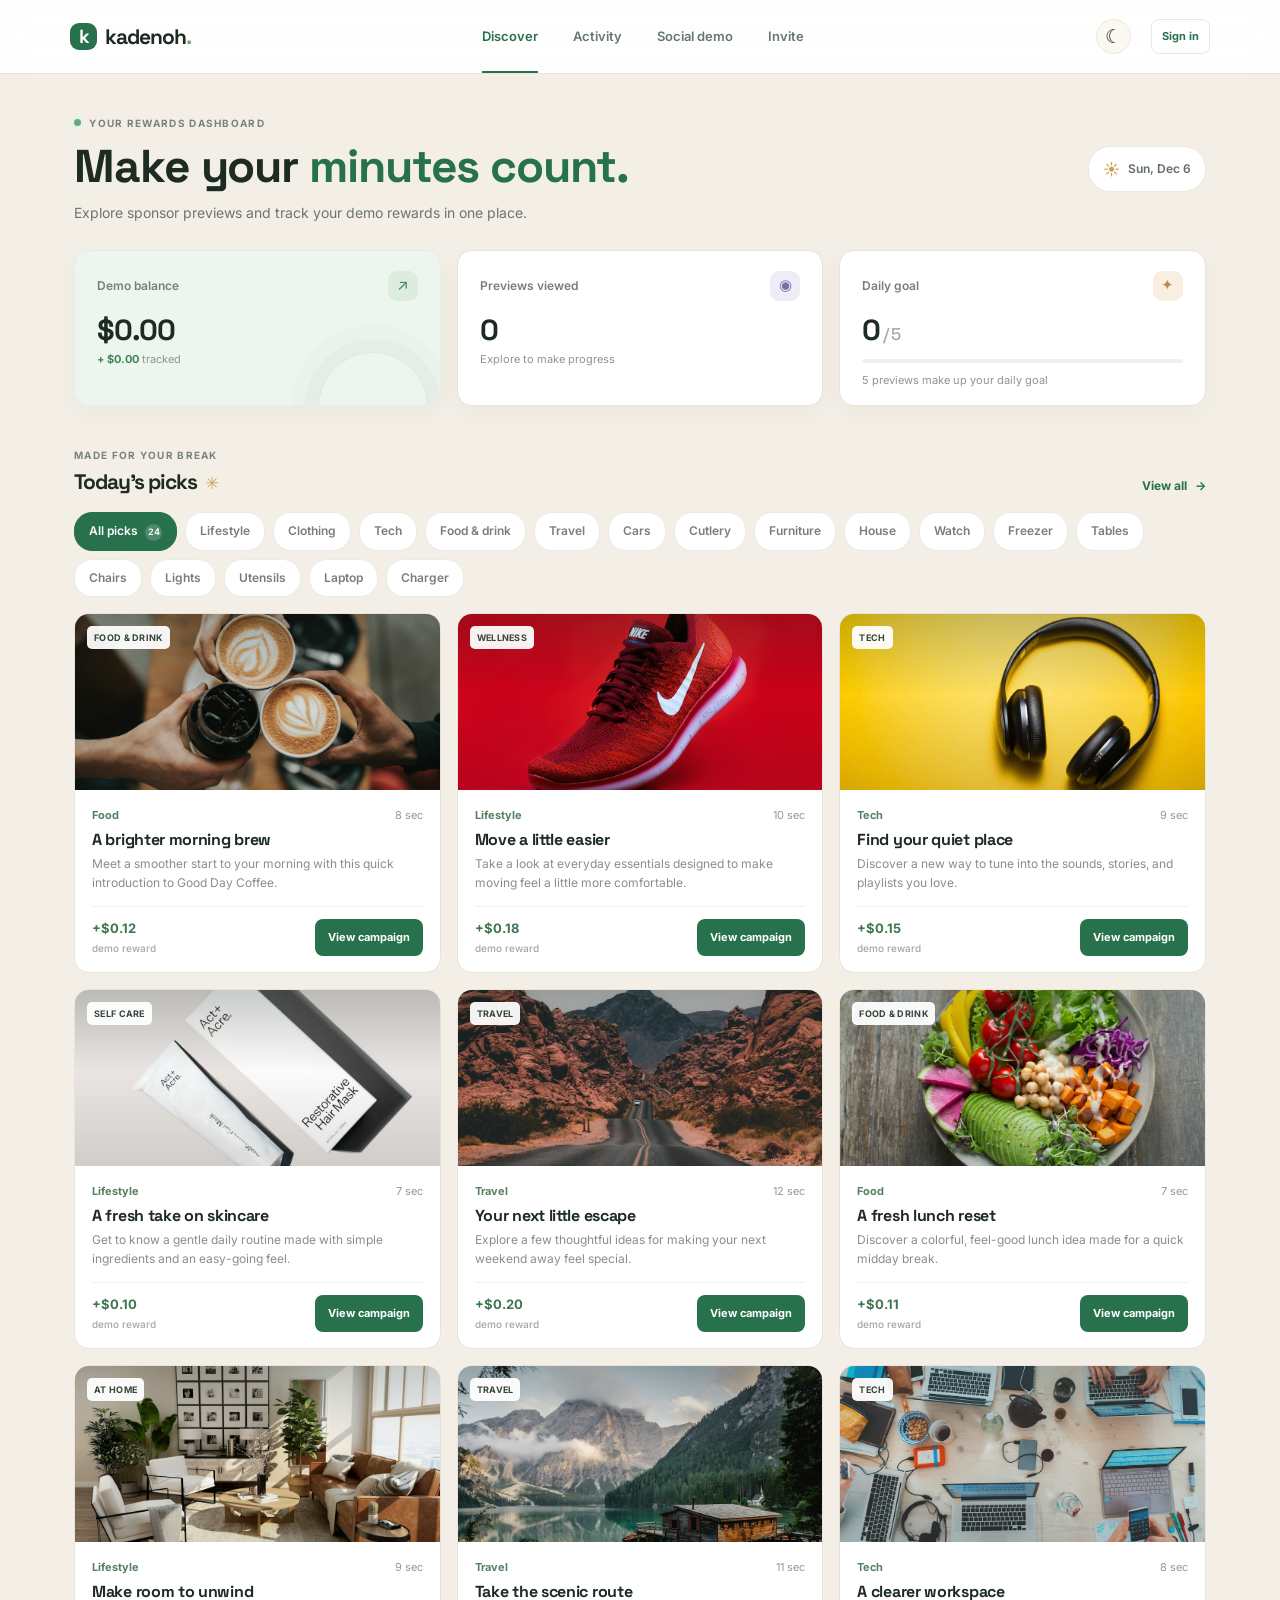
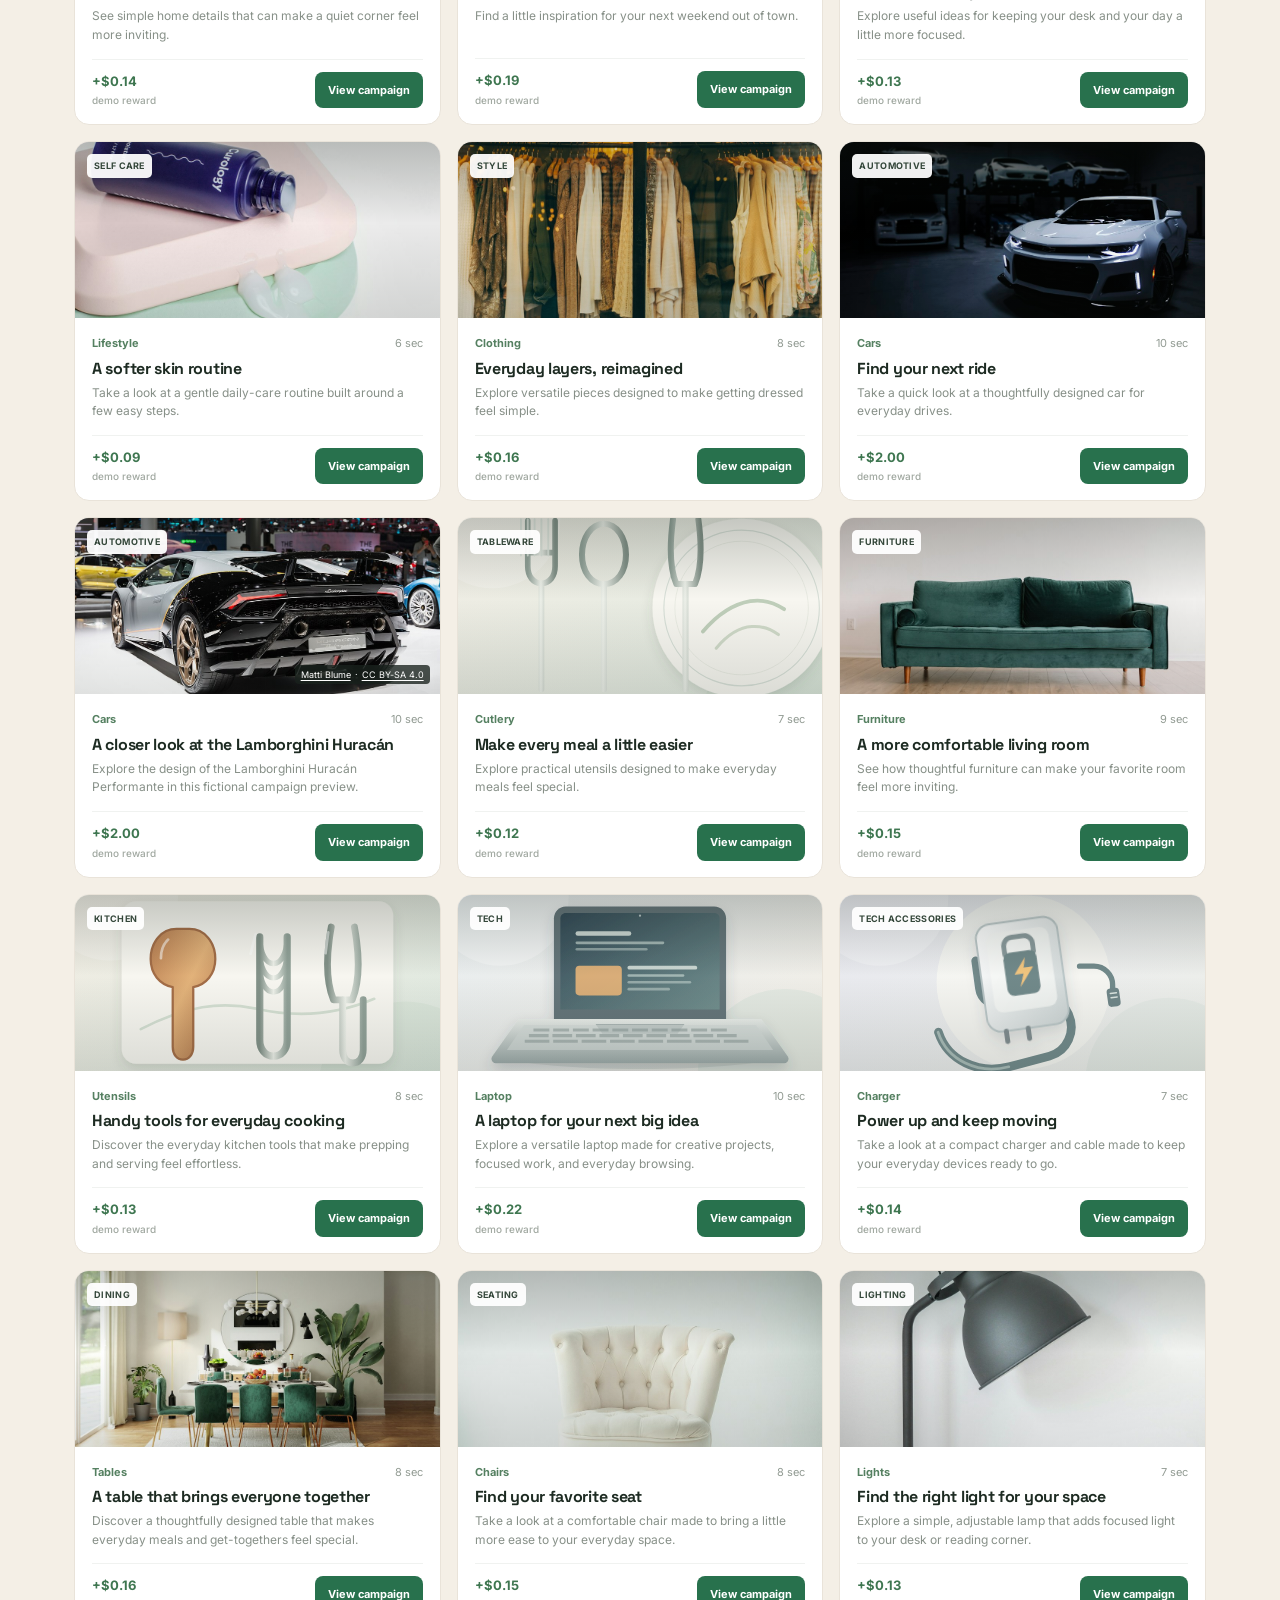
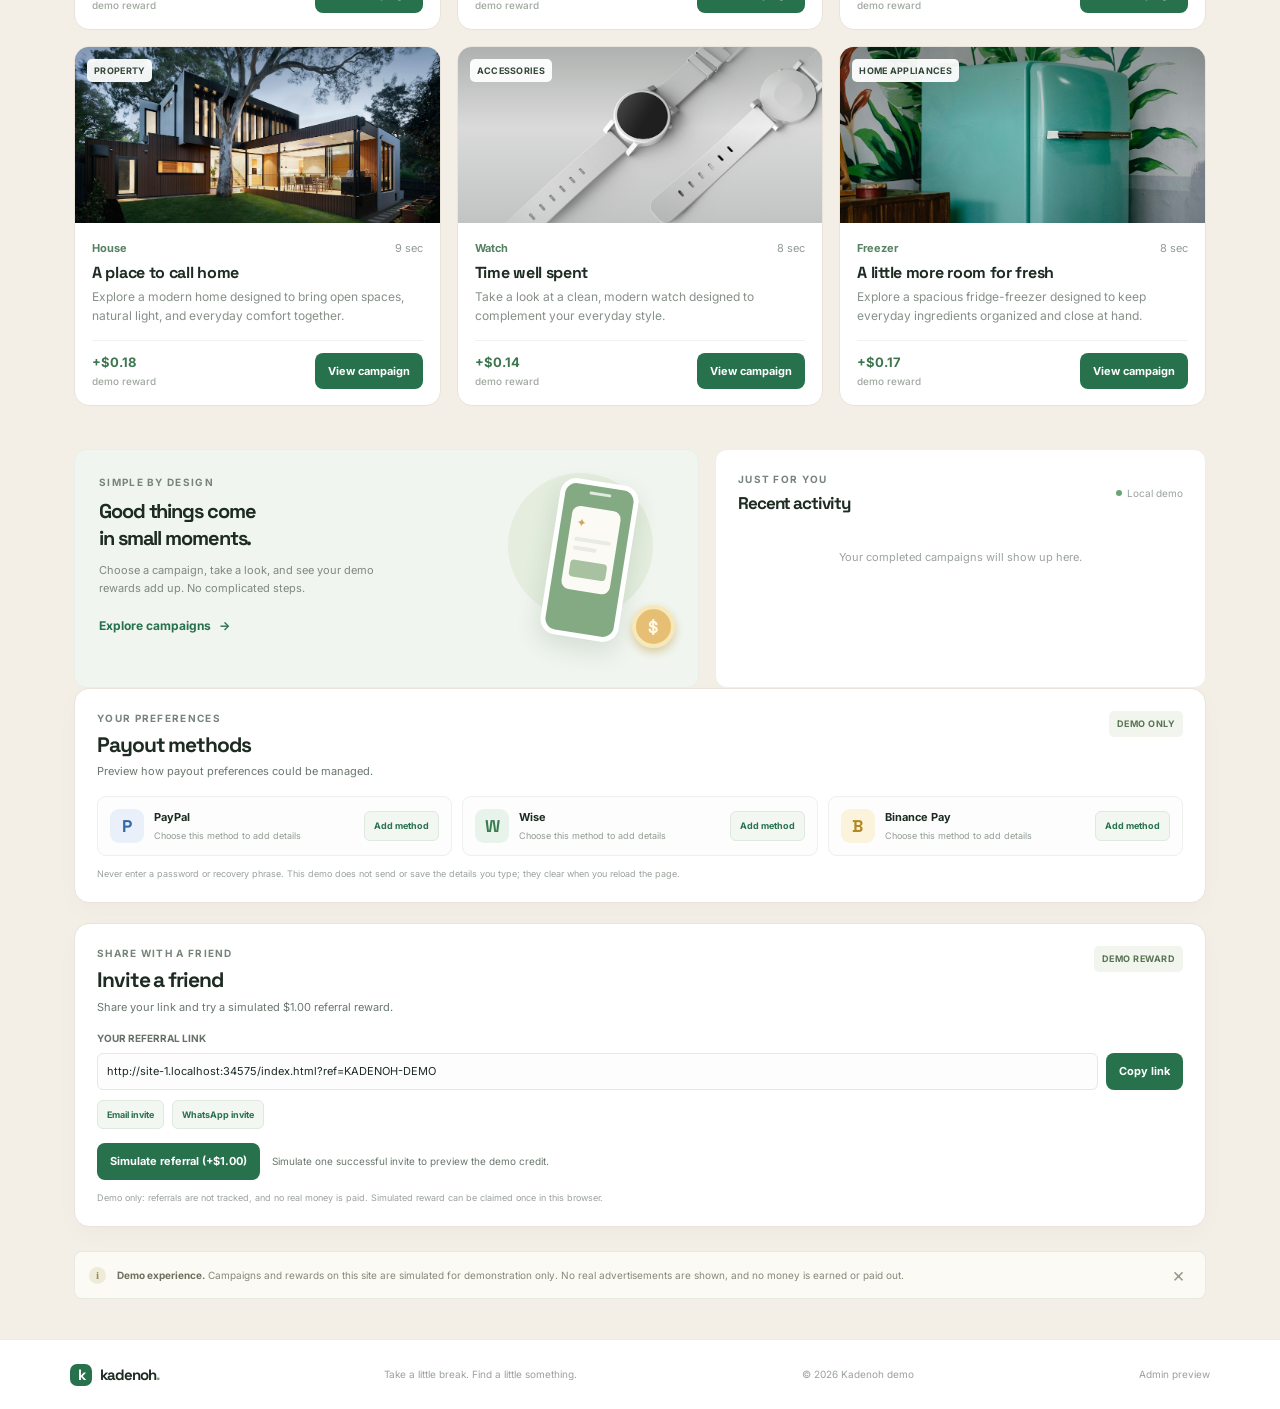
==== commit 9d9126fd: "20202" ====
--- a/index.html
+++ b/index.html
@@ -26,6 +26,7 @@
     <link rel="stylesheet" href="style.css" />
     <script src="campaign-data.js" defer></script>
     <script src="app.js" defer></script>
+    <script src="auth-ui.js" defer></script>
   </head>
   <body>
     <header class="topbar">
@@ -51,7 +52,7 @@
       >
         <span aria-hidden="true">☾</span>
       </button>
-      <button class="profile-button" type="button" aria-label="Your profile">
+      <button class="profile-button" id="profile-button" type="button" aria-label="Your profile">
         <span class="profile-avatar"
           ><span id="profile-initial">DE</span
           ><img id="profile-image" alt="" hidden /></span
@@ -338,6 +339,12 @@
         Update your details and photo. They are stored only in this browser and
         are never uploaded.
       </p>
+      <div class="profile-session-state" id="profile-session-state" hidden>
+        <span>Signed in to this browser-only demo.</span>
+        <button class="profile-sign-out" id="profile-sign-out" type="button">
+          Sign out
+        </button>
+      </div>
       <div class="profile-photo-actions">
         <label class="photo-upload-button" for="profile-photo-input"
           >Choose photo</label
--- a/style.css
+++ b/style.css
@@ -156,6 +156,144 @@
 .theme-toggle:focus-visible {
   outline: 2px solid var(--green);
   outline-offset: 3px;
+}
+.session-button,
+.profile-button.is-signed-out {
+  min-height: 35px;
+  border: 1px solid var(--line);
+  border-radius: 8px;
+  padding: 7px 10px;
+  background: var(--paper);
+  color: var(--green);
+  font-size: 11px;
+  font-weight: 700;
+  white-space: nowrap;
+}
+.session-button {
+  margin-left: -10px;
+}
+.session-button:hover,
+.profile-button.is-signed-out:hover {
+  border-color: var(--green);
+  background: var(--surface-soft);
+}
+.profile-button.is-signed-out .profile-name {
+  display: inline;
+}
+.profile-button .profile-avatar[hidden] {
+  display: none;
+}
+@media (max-width: 520px) {
+  .session-button,
+  .profile-button.is-signed-out {
+    min-height: 30px;
+    padding: 5px 7px;
+    font-size: 10px;
+  }
+}
+.profile-session-state {
+  display: flex;
+  align-items: center;
+  justify-content: space-between;
+  gap: 12px;
+  margin: 0 0 17px;
+  padding: 10px 12px;
+  border: 1px solid var(--border);
+  border-radius: 8px;
+  background: var(--surface-soft);
+  color: var(--muted);
+  font-size: 10px;
+}
+.profile-session-state[hidden] {
+  display: none;
+}
+.profile-sign-out,
+.session-cancel-button {
+  border: 1px solid var(--border);
+  border-radius: 7px;
+  padding: 7px 10px;
+  background: var(--paper);
+  color: var(--ink);
+  font-size: 10px;
+  font-weight: 700;
+}
+.profile-sign-out:hover,
+.session-cancel-button:hover {
+  border-color: var(--green);
+  color: var(--green);
+}
+.session-dialog {
+  position: relative;
+  width: min(410px, calc(100% - 32px));
+  max-height: 90vh;
+  overflow-y: auto;
+  padding: 30px 28px 24px;
+  border: 1px solid var(--border);
+  border-radius: 16px;
+  background: var(--paper);
+  color: var(--ink);
+  box-shadow: 0 25px 90px rgba(18, 33, 23, 0.25);
+}
+.session-dialog::backdrop {
+  background: rgba(26, 38, 29, 0.48);
+  backdrop-filter: blur(3px);
+}
+.session-dialog h2 {
+  margin: 0 36px 10px 0;
+  font: 700 22px "Space Grotesk", sans-serif;
+}
+.session-disclaimer {
+  margin: 0 0 18px;
+  color: var(--muted);
+  font-size: 11px;
+  line-height: 1.65;
+}
+.session-form {
+  display: grid;
+  gap: 9px;
+}
+.session-form label {
+  color: var(--ink);
+  font-size: 11px;
+  font-weight: 700;
+}
+.session-form input {
+  width: 100%;
+  min-height: 40px;
+  margin-bottom: 5px;
+  border: 1px solid var(--border);
+  border-radius: 7px;
+  padding: 9px 10px;
+  background: var(--paper);
+  color: var(--ink);
+  font: 400 12px "Inter", sans-serif;
+}
+.session-form input:focus {
+  border-color: var(--green);
+  outline: 2px solid color-mix(in srgb, var(--green) 18%, transparent);
+}
+.session-dialog-actions {
+  display: flex;
+  justify-content: flex-end;
+  gap: 8px;
+  margin-top: 7px;
+}
+.session-status {
+  min-height: 18px;
+  margin: 9px 0 0;
+  color: #a64b44;
+  font-size: 11px;
+}
+.visually-hidden {
+  position: absolute;
+  width: 1px;
+  height: 1px;
+  padding: 0;
+  margin: -1px;
+  overflow: hidden;
+  clip: rect(0, 0, 0, 0);
+  white-space: nowrap;
+  border: 0;
 }
 .profile-button {
   border: 0;
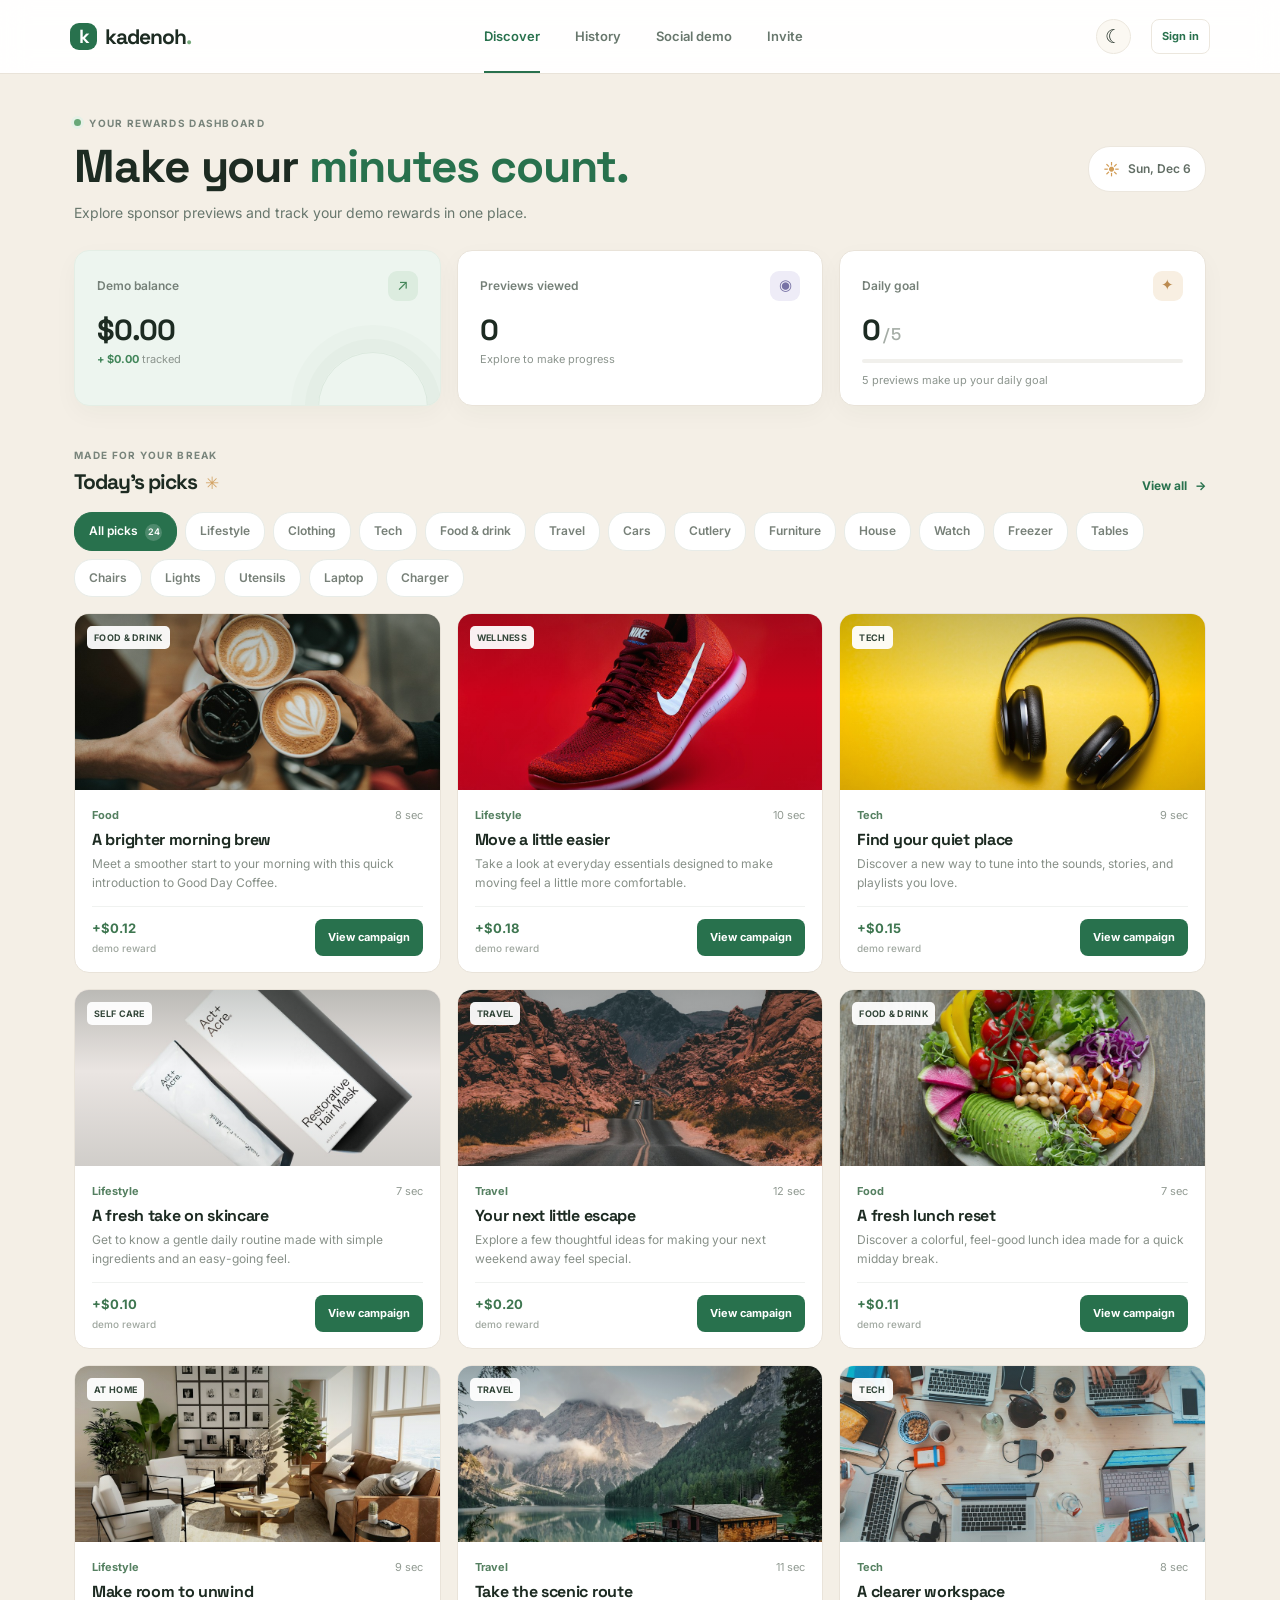
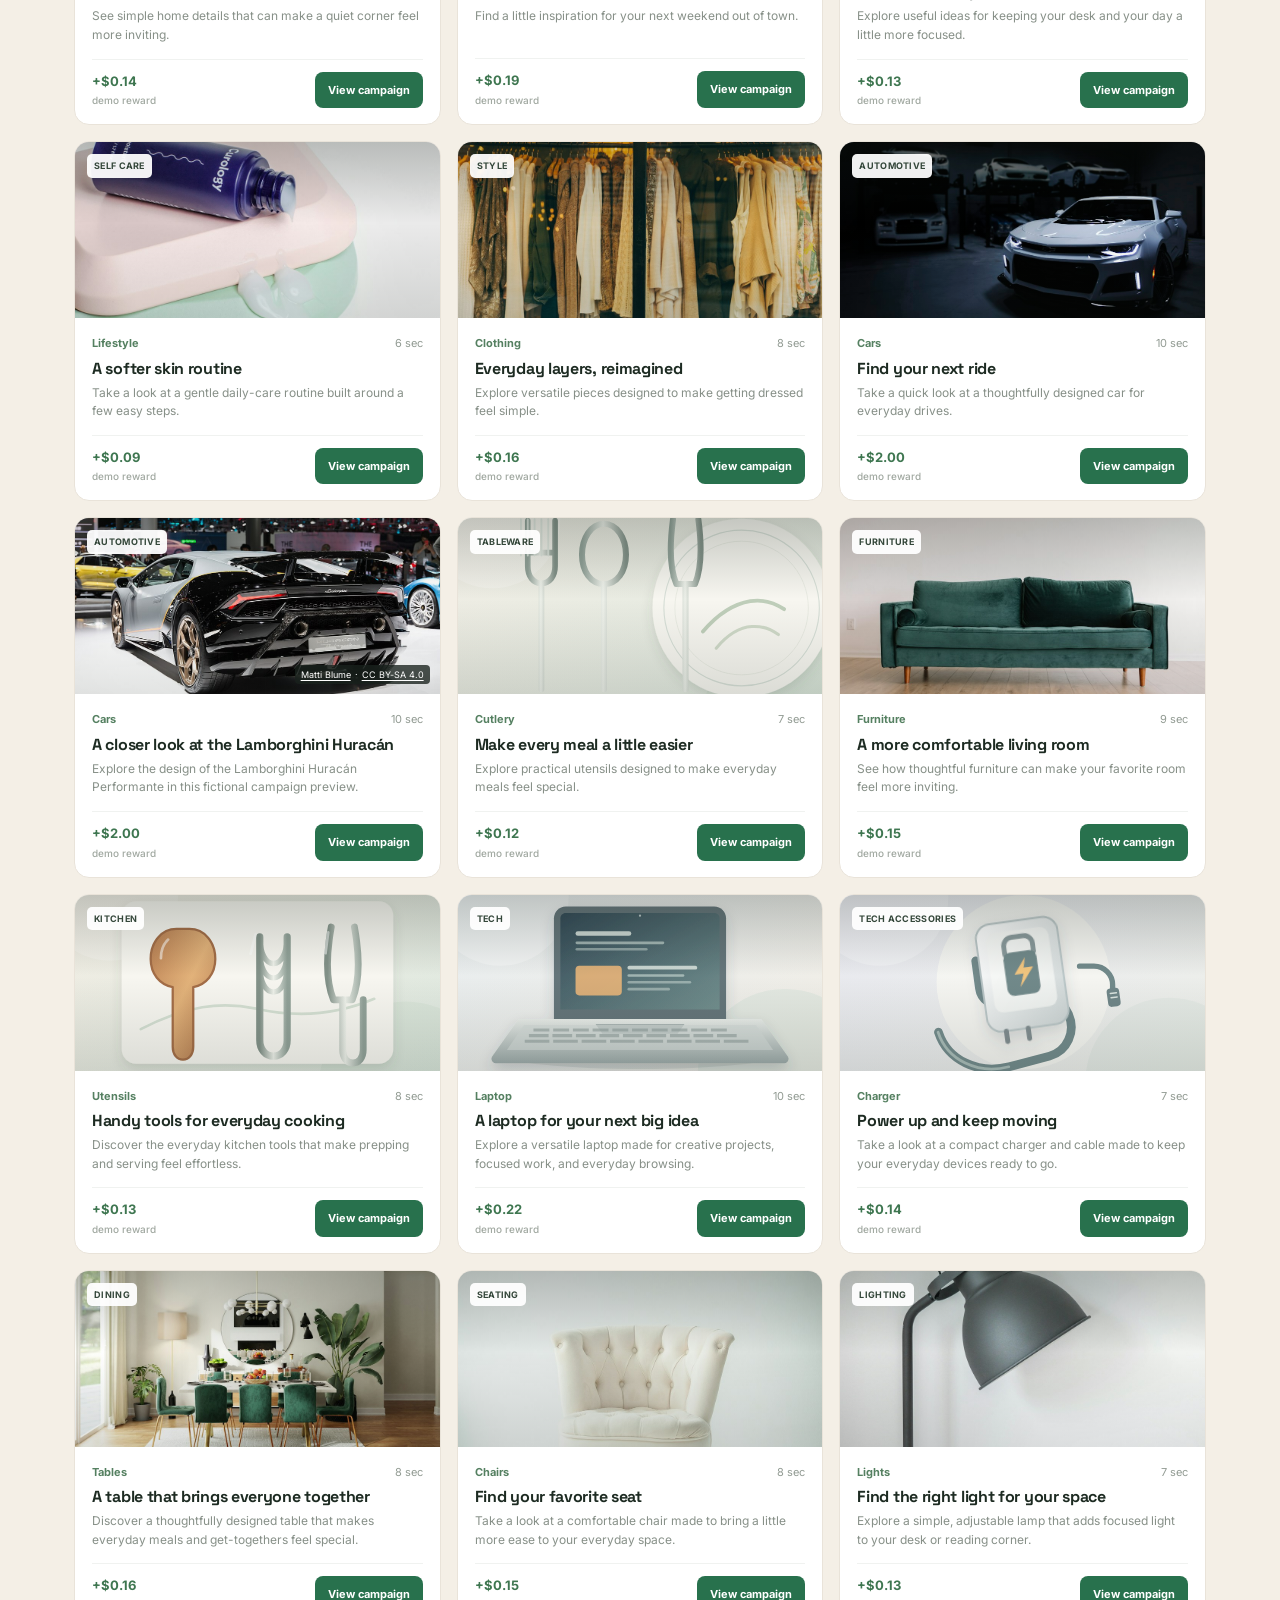
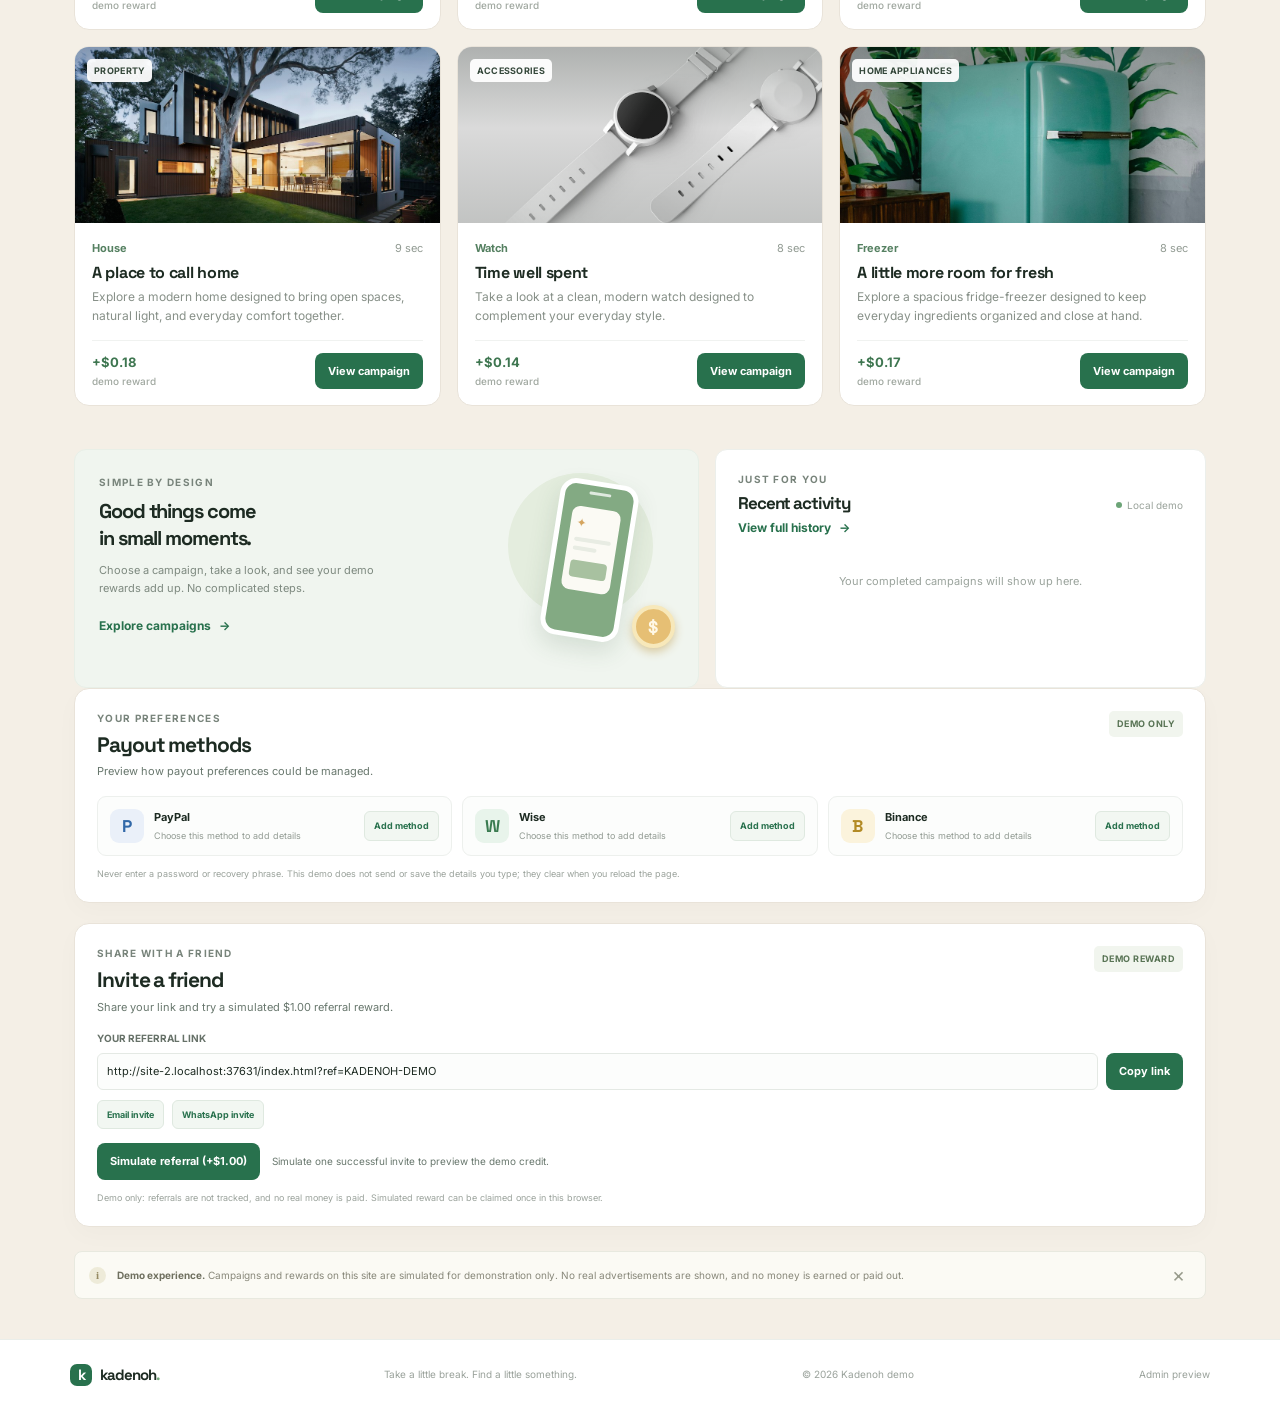
==== commit bef5ec25: "double" ====
--- a/index.html
+++ b/index.html
@@ -37,7 +37,7 @@
       >
       <nav class="main-nav" aria-label="Main navigation">
         <a class="nav-link active" href="#campaigns">Discover</a>
-        <a class="nav-link" href="#activity">Activity</a>
+        <a class="nav-link" href="history.html">History</a>
         <a class="nav-link" href="social-demo.html">Social demo</a>
         <a class="nav-link" href="#referrals" aria-label="Refer and earn"
           >Invite</a
@@ -202,6 +202,9 @@
             <div>
               <p class="eyebrow">JUST FOR YOU</p>
               <h2>Recent activity</h2>
+              <a class="text-link activity-history-link" href="history.html">
+                View full history <span aria-hidden="true">→</span>
+              </a>
             </div>
             <span class="activity-live"><i></i> Local demo</span>
           </div>
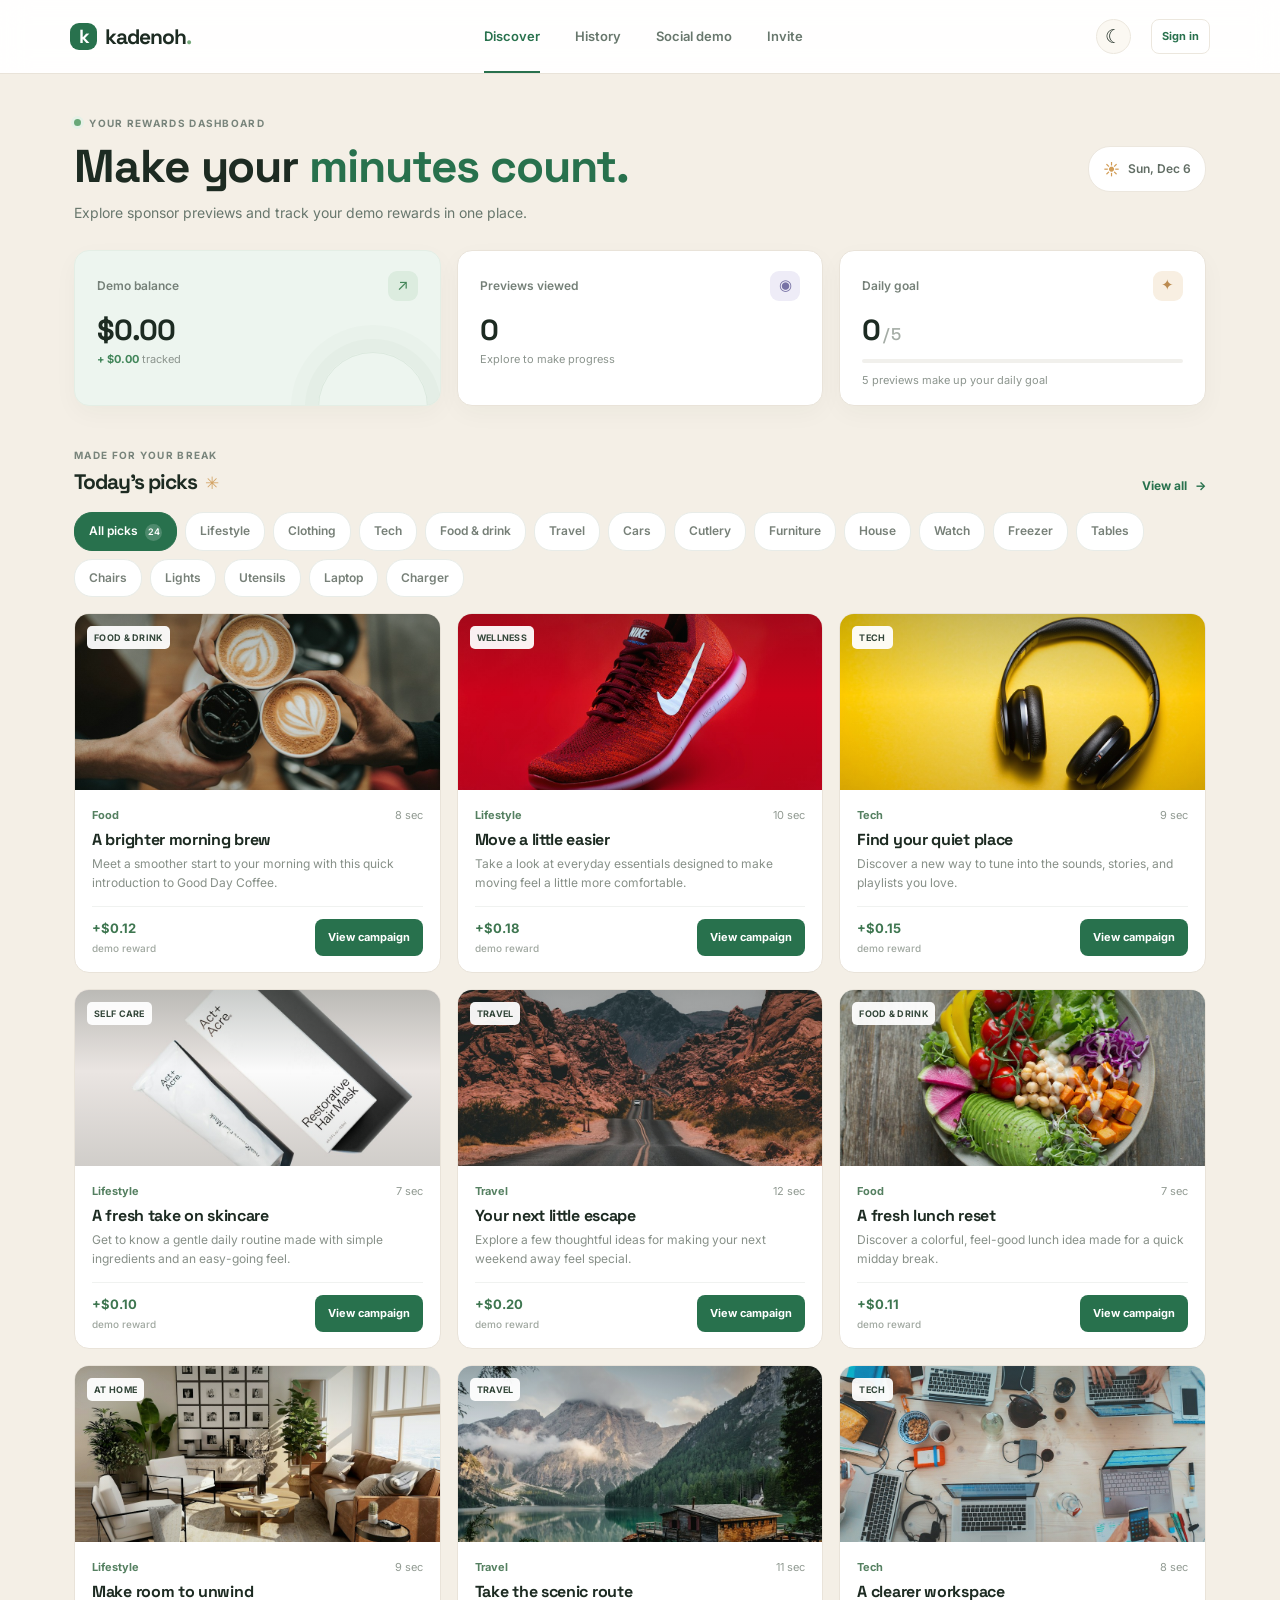
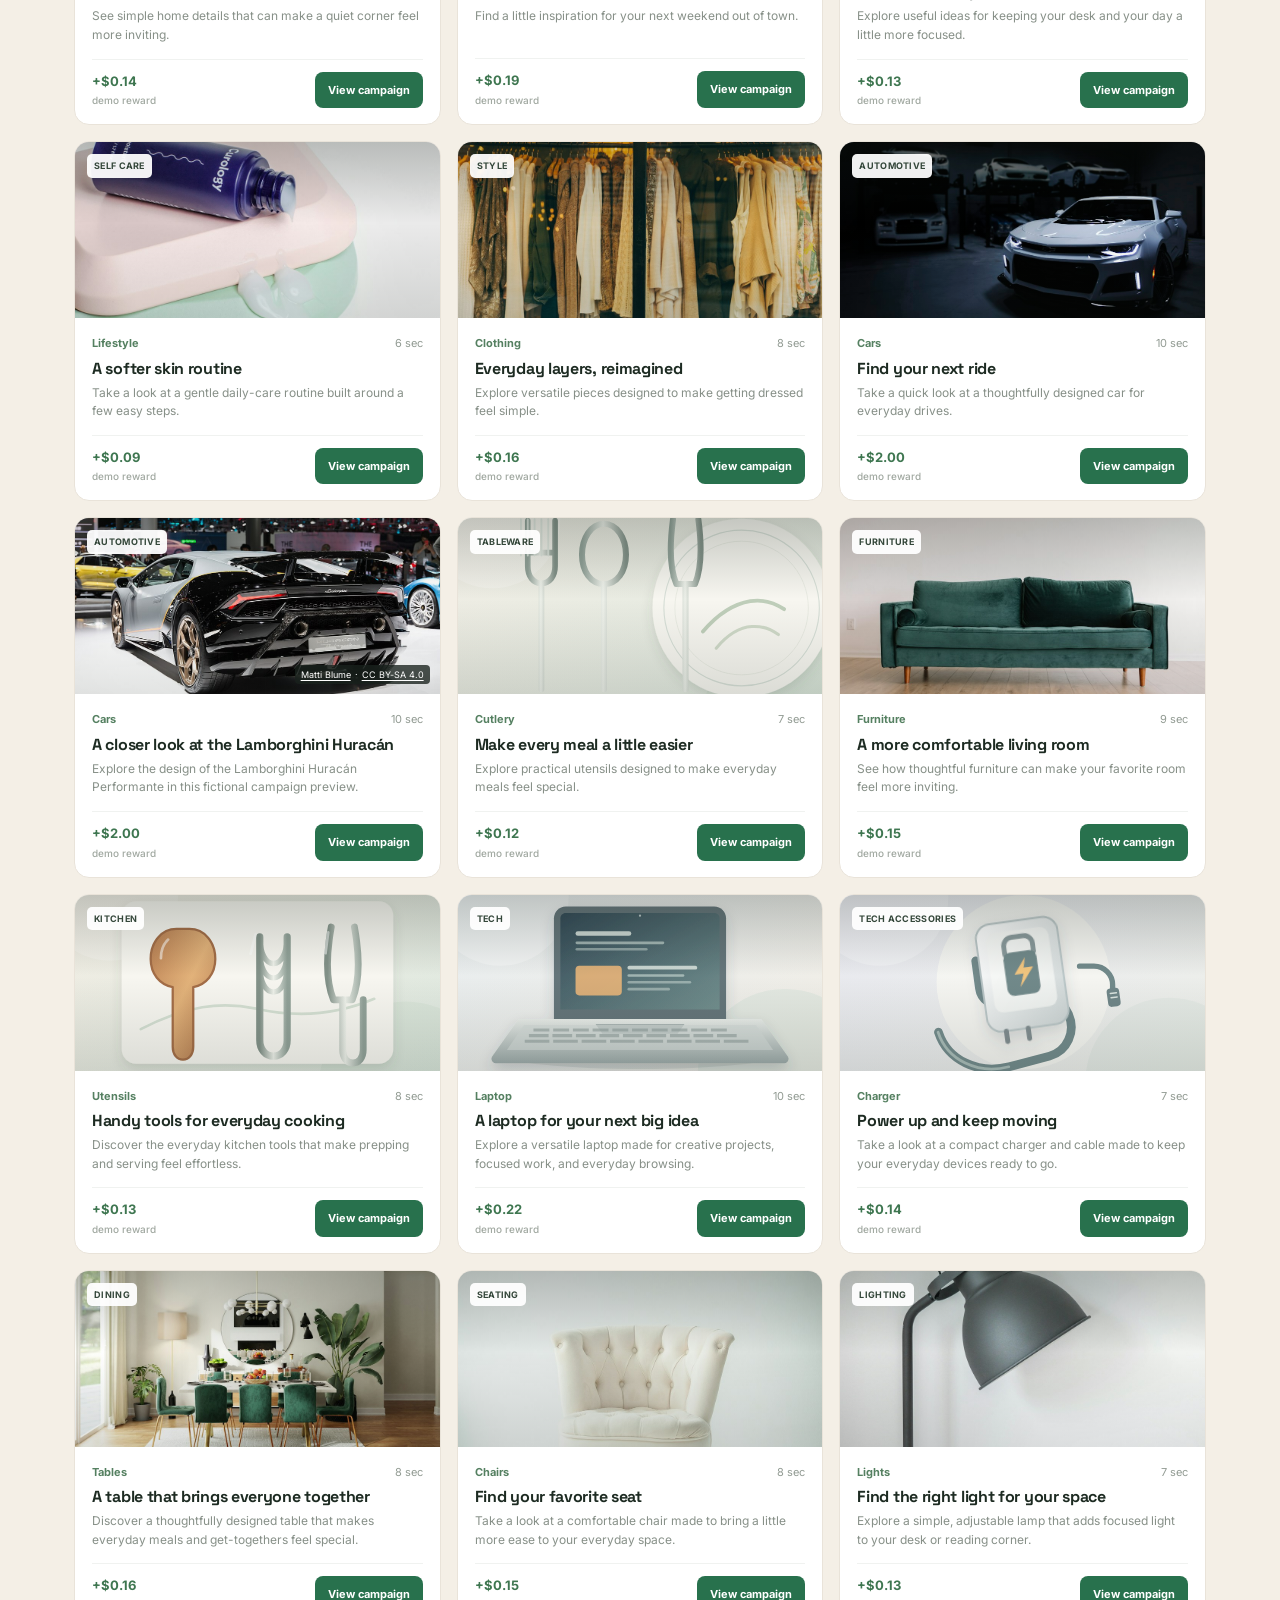
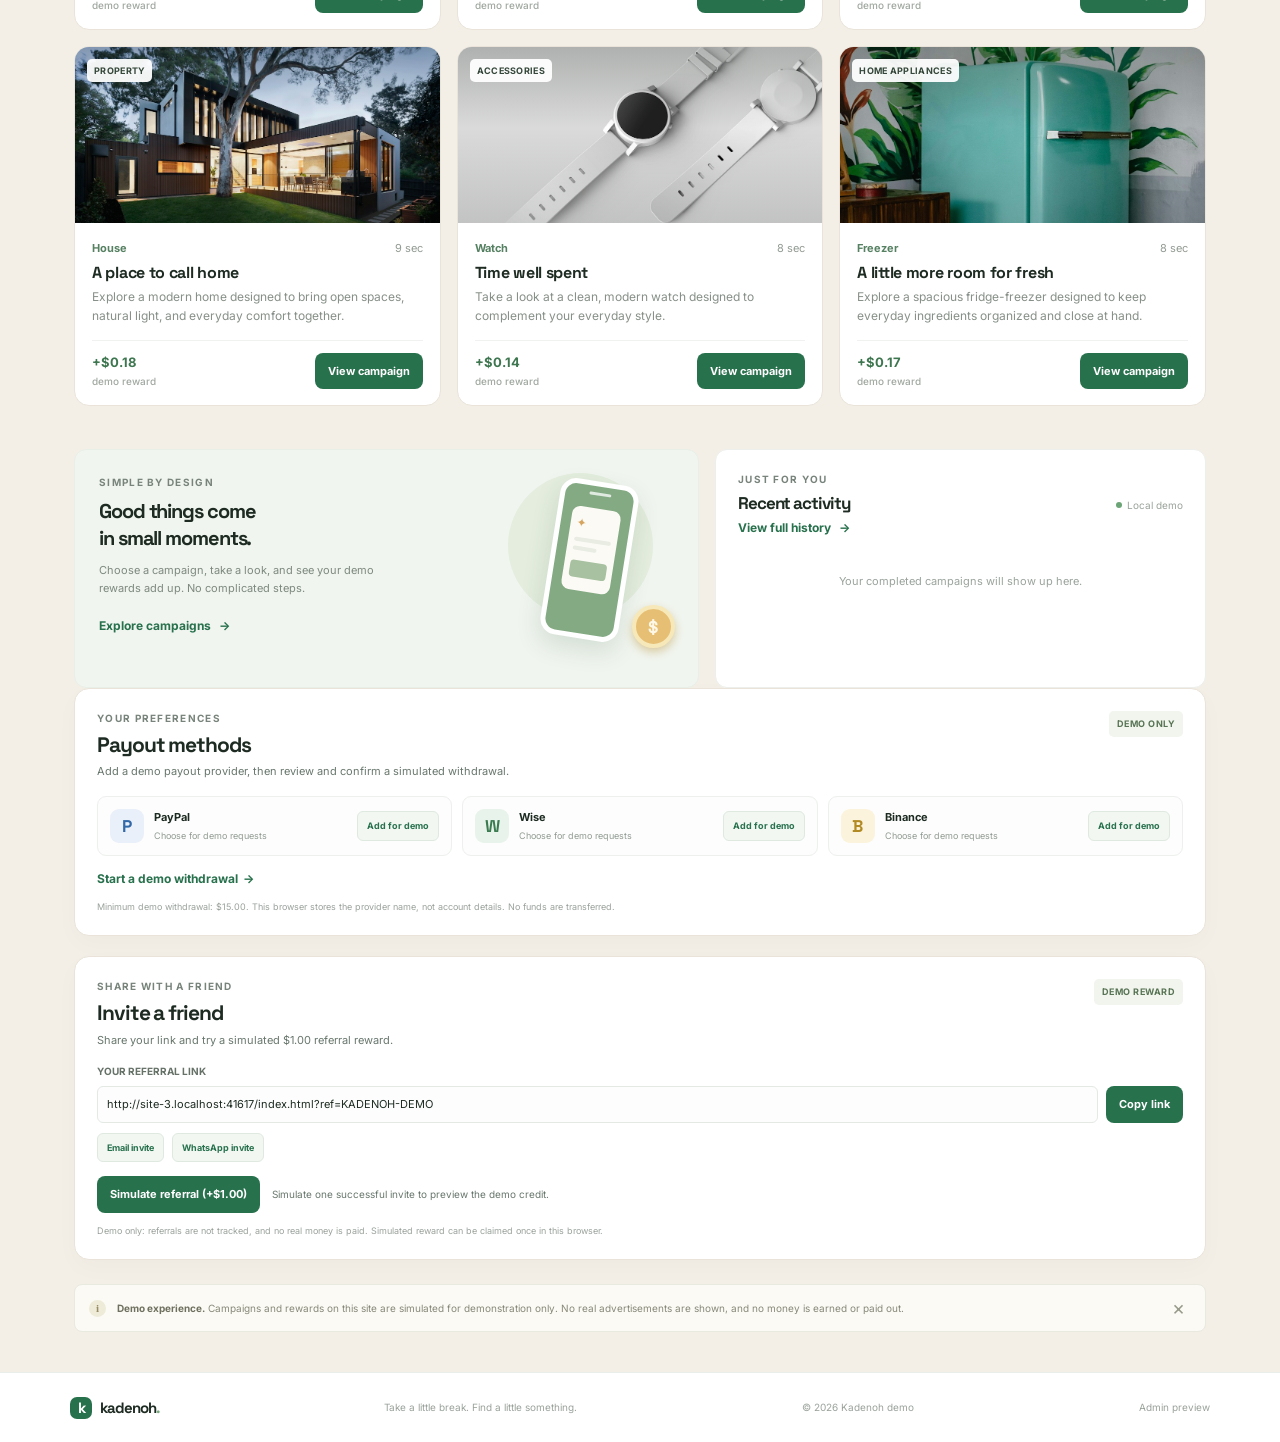
==== commit 66bdddc4: "tdr" ====
--- a/index.html
+++ b/index.html
@@ -218,15 +218,19 @@
             <p class="eyebrow">YOUR PREFERENCES</p>
             <h2 id="payout-title">Payout methods</h2>
             <p class="payout-copy">
-              Preview how payout preferences could be managed.
+              Add a demo payout provider, then review and confirm a simulated
+              withdrawal.
             </p>
           </div>
           <span class="demo-tag">DEMO ONLY</span>
         </div>
         <div class="payout-methods" id="payout-methods"></div>
+        <a class="text-link payout-withdrawal-link" href="history.html#withdrawal-panel">
+          Start a demo withdrawal <span aria-hidden="true">→</span>
+        </a>
         <p class="payout-disclaimer">
-          Never enter a password or recovery phrase. This demo does not send or
-          save the details you type; they clear when you reload the page.
+          Minimum demo withdrawal: $15.00. This browser stores the provider
+          name, not account details. No funds are transferred.
         </p>
       </section>
 
--- a/style.css
+++ b/style.css
@@ -664,63 +664,15 @@
   background: #fff;
   color: #818a83;
 }
-.payout-entry-form {
-  grid-column: 1 / -1;
-  display: grid;
-  grid-template-columns: minmax(0, 1fr) auto;
-  gap: 7px;
-  padding-top: 3px;
-}
-.payout-entry-form label {
-  grid-column: 1 / -1;
-  color: #667168;
-  font-size: 10px;
-  font-weight: 600;
-}
-.payout-entry-form input {
-  width: 100%;
-  min-width: 0;
-  border: 1px solid #e4e9e4;
-  border-radius: 6px;
-  padding: 8px 9px;
-  outline: none;
-  color: var(--ink);
-  background: white;
-  font:
-    11px "Inter",
-    sans-serif;
-}
-.payout-entry-form input:focus {
-  border-color: #8db598;
-  box-shadow: 0 0 0 3px #8db59824;
-}
-.payout-entry-form input::placeholder {
-  color: #a7afa8;
-}
-.detail-save-button {
-  border: 0;
-  border-radius: 6px;
-  padding: 8px 9px;
-  background: #edf4ed;
-  color: var(--green);
-  font-size: 9px;
-  font-weight: 700;
-}
-.detail-save-button:hover {
-  background: #e2eee3;
-}
-.payout-feedback {
-  grid-column: 1 / -1;
-  min-height: 12px;
-  color: #748a77;
-  font-size: 9px;
-  line-height: 1.4;
-}
 .payout-disclaimer {
   margin: 11px 0 0;
   color: #9aa29b;
   font-size: 9px;
   line-height: 1.5;
+}
+.payout-withdrawal-link {
+  display: inline-flex;
+  margin-top: 14px;
 }
 .section-heading,
 .activity-heading {
@@ -1658,7 +1610,6 @@
 html[data-theme="dark"] .payout-section,
 html[data-theme="dark"] .payout-method,
 html[data-theme="dark"] .profile-photo-preview,
-html[data-theme="dark"] .payout-entry-form input,
 html[data-theme="dark"] .referral-link-input,
 html[data-theme="dark"] .photo-remove-button {
   border-color: var(--border);
@@ -1719,20 +1670,6 @@
   background: #202a23;
   color: #c0cbc2;
 }
-html[data-theme="dark"] .payout-entry-form label {
-  color: #b6c2b9;
-}
-html[data-theme="dark"] .payout-entry-form input {
-  background: #151c17;
-  color: var(--ink);
-}
-html[data-theme="dark"] .detail-save-button {
-  background: #2b4433;
-  color: #a7d8b0;
-}
-html[data-theme="dark"] .detail-save-button:hover {
-  background: #34533e;
-}
 html[data-theme="dark"] .filter-chip {
   border-color: var(--border);
   color: #b4c0b7;
@@ -1794,8 +1731,7 @@
   color: #78867b;
 }
 html[data-theme="dark"] .profile-info-status,
-html[data-theme="dark"] .profile-photo-status,
-html[data-theme="dark"] .payout-feedback {
+html[data-theme="dark"] .profile-photo-status {
   color: #a6d1ad;
 }
 html[data-theme="dark"] .photo-remove-button:disabled {
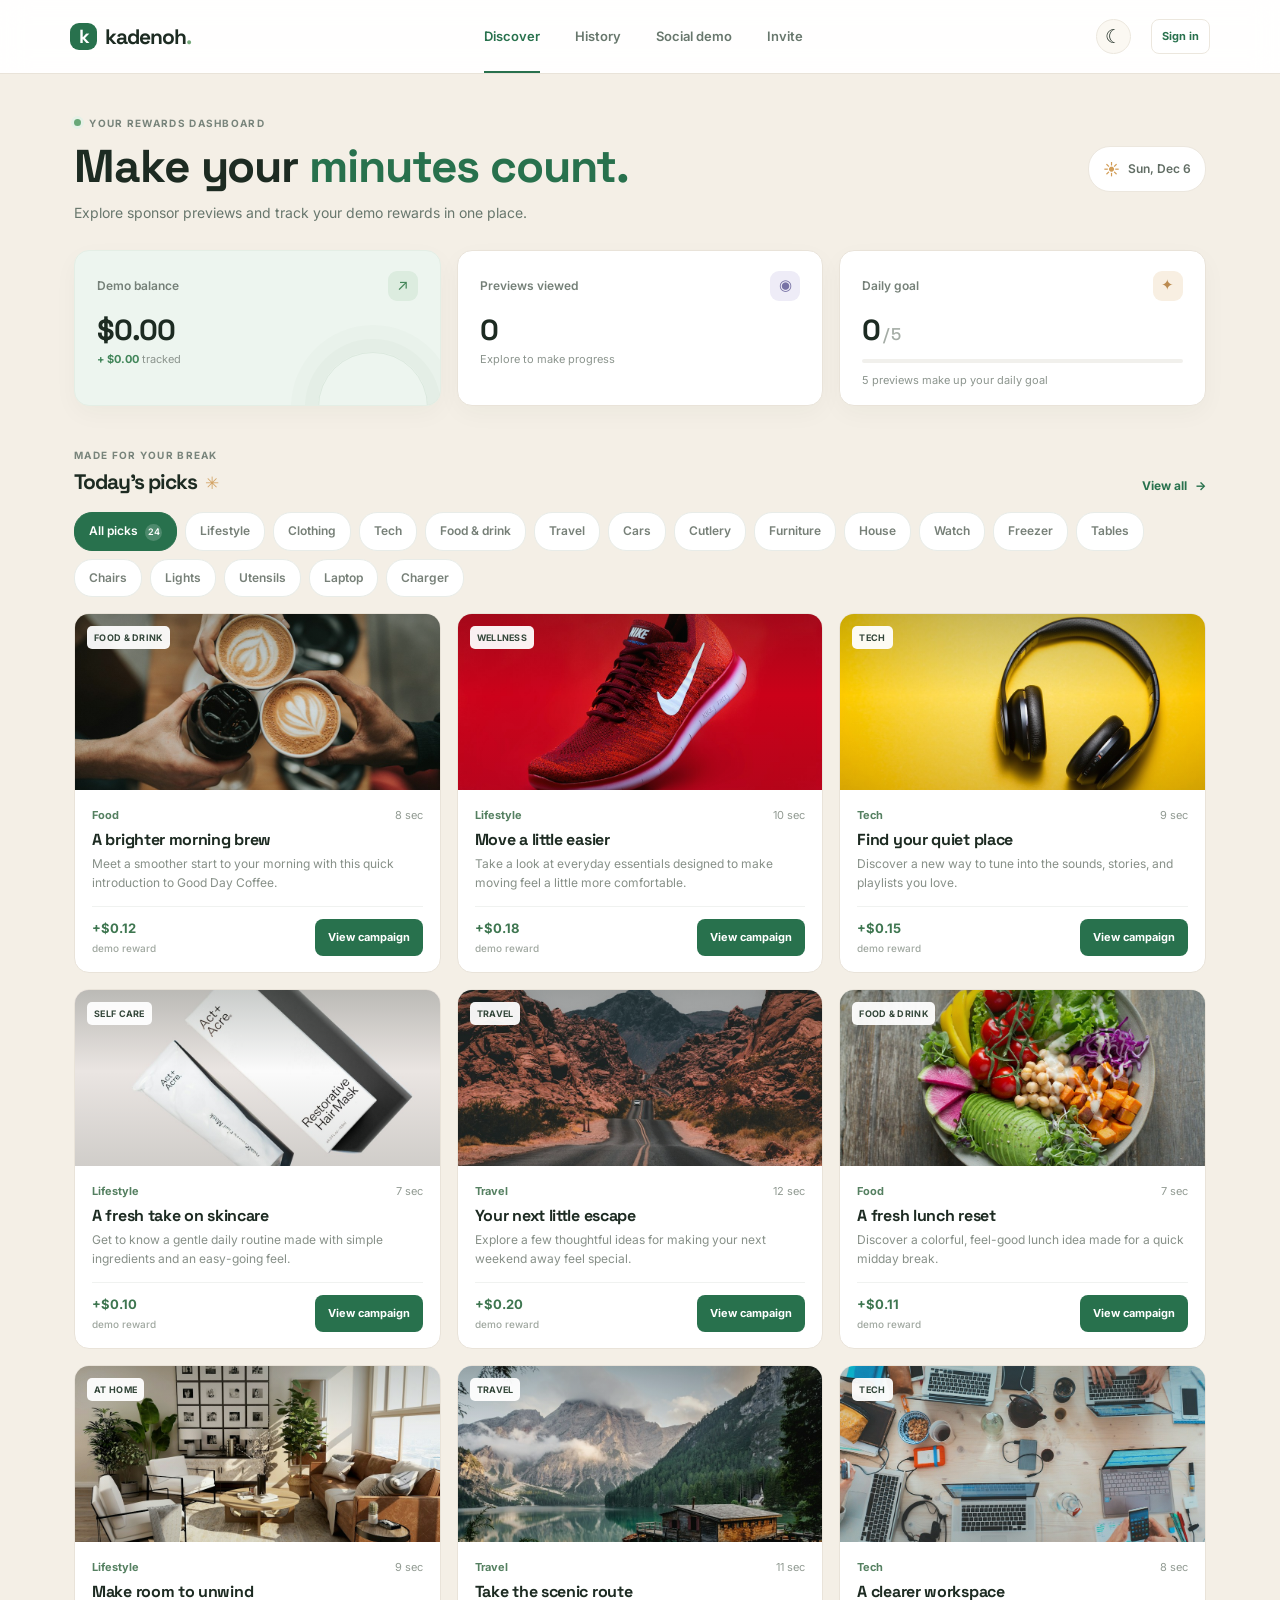
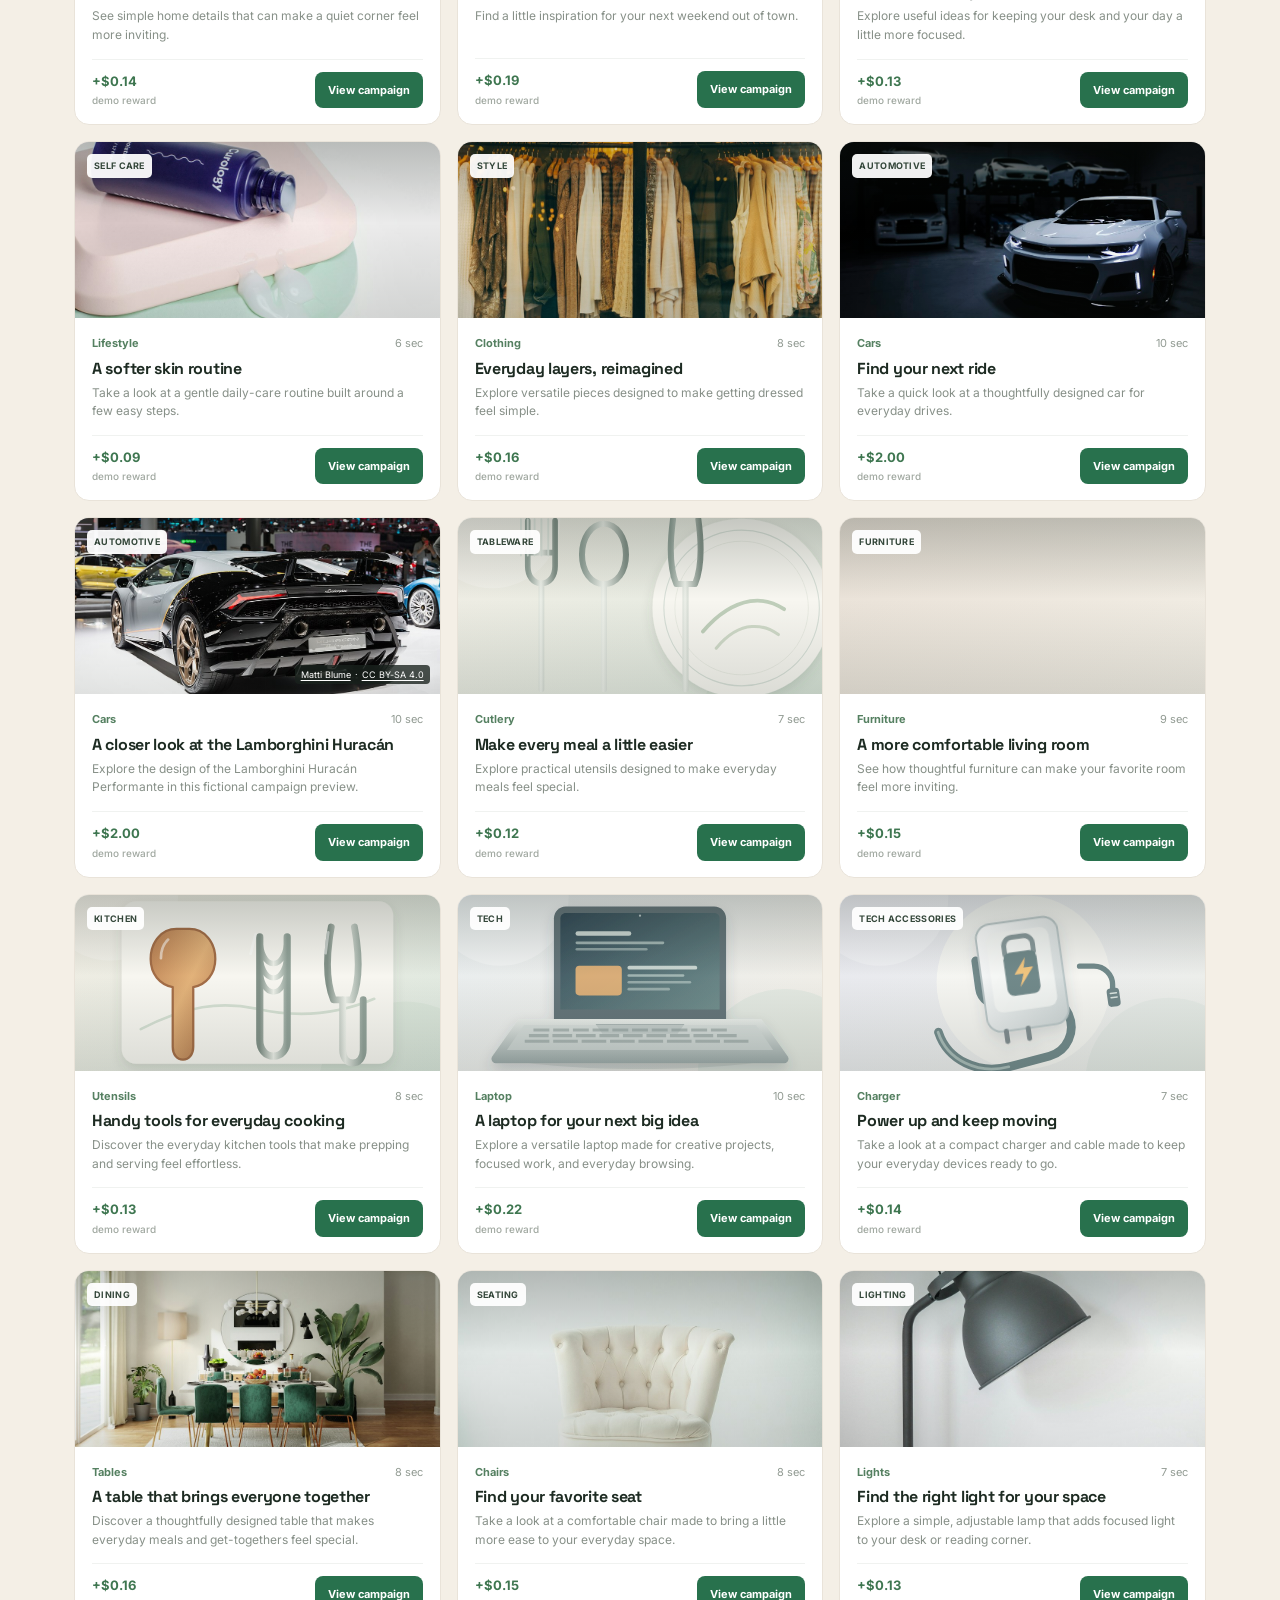
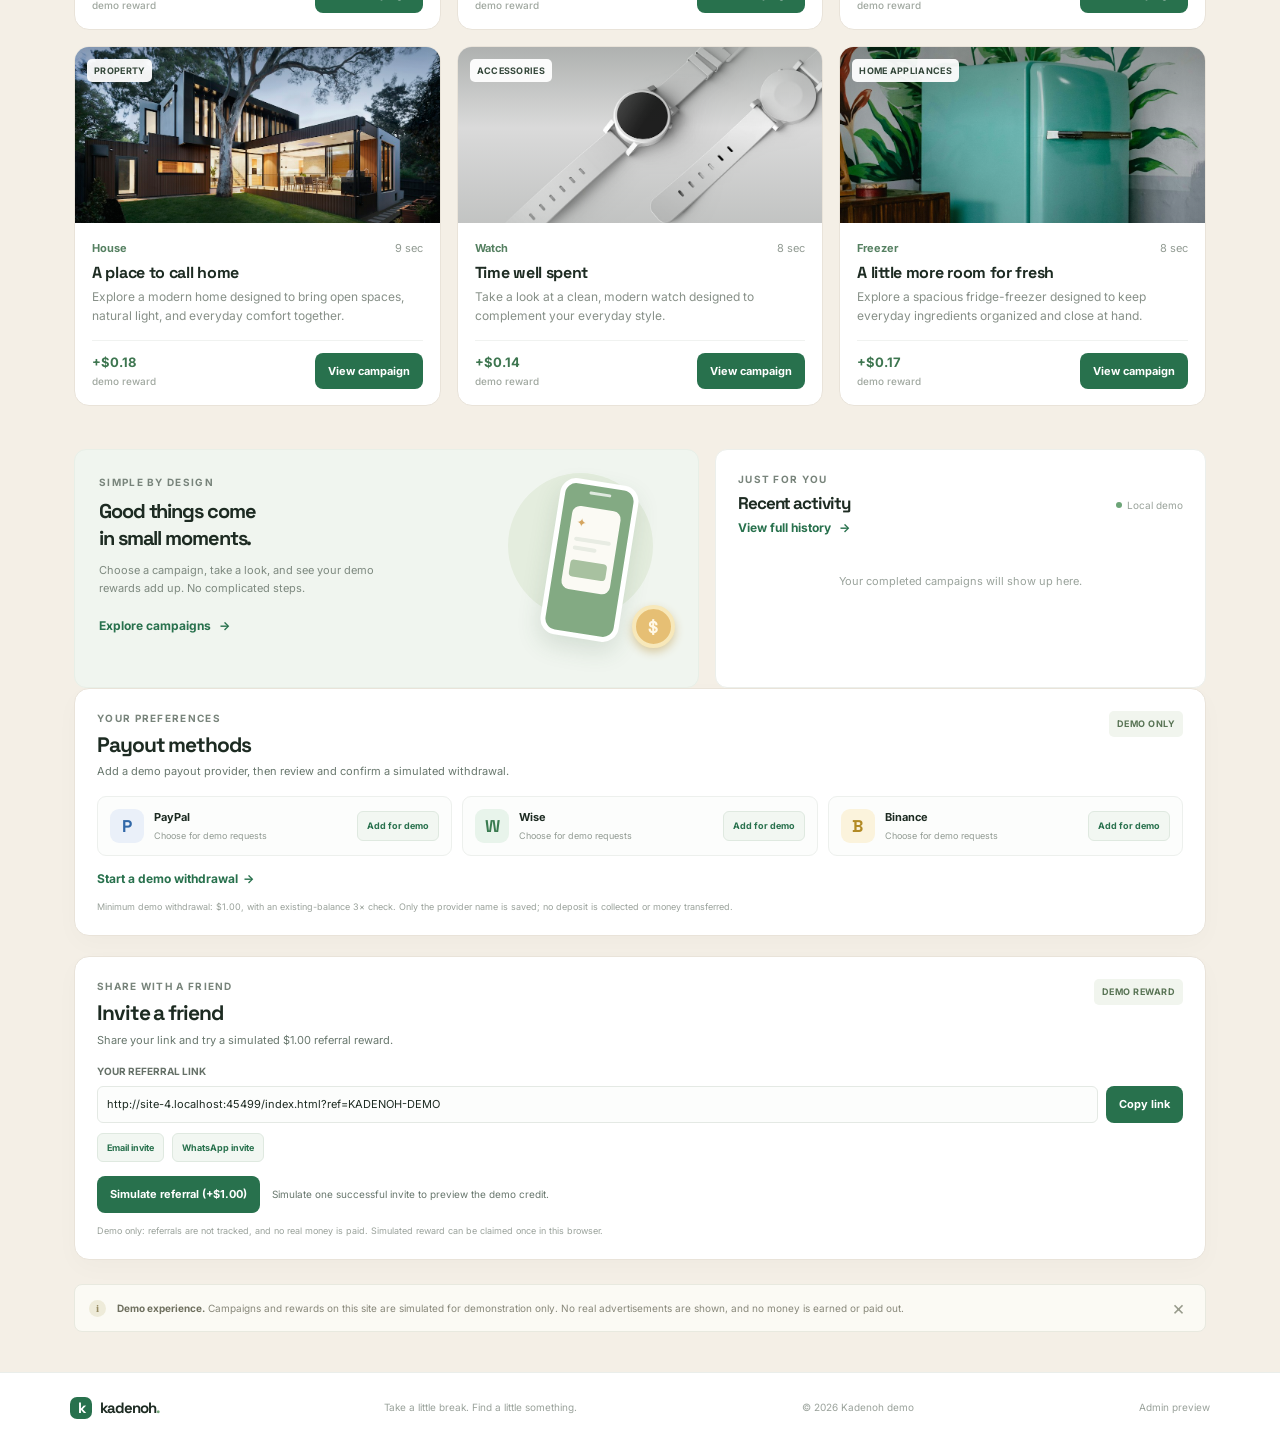
==== commit 389a0116: "pol" ====
--- a/index.html
+++ b/index.html
@@ -4,6 +4,7 @@
     <meta charset="utf-8" />
     <meta name="viewport" content="width=device-width, initial-scale=1" />
     <meta name="theme-color" content="#f4efe6" />
+    <link rel="icon" type="image/svg+xml" href="assets/favicon.svg" sizes="any" />
     <meta
       name="description"
       content="Explore sponsored campaigns and track demo rewards in one simple dashboard."
@@ -229,8 +230,9 @@
           Start a demo withdrawal <span aria-hidden="true">→</span>
         </a>
         <p class="payout-disclaimer">
-          Minimum demo withdrawal: $15.00. This browser stores the provider
-          name, not account details. No funds are transferred.
+          Minimum demo withdrawal: $1.00, with an existing-balance 3× check.
+          Only the provider name is saved; no deposit is collected or money
+          transferred.
         </p>
       </section>
 
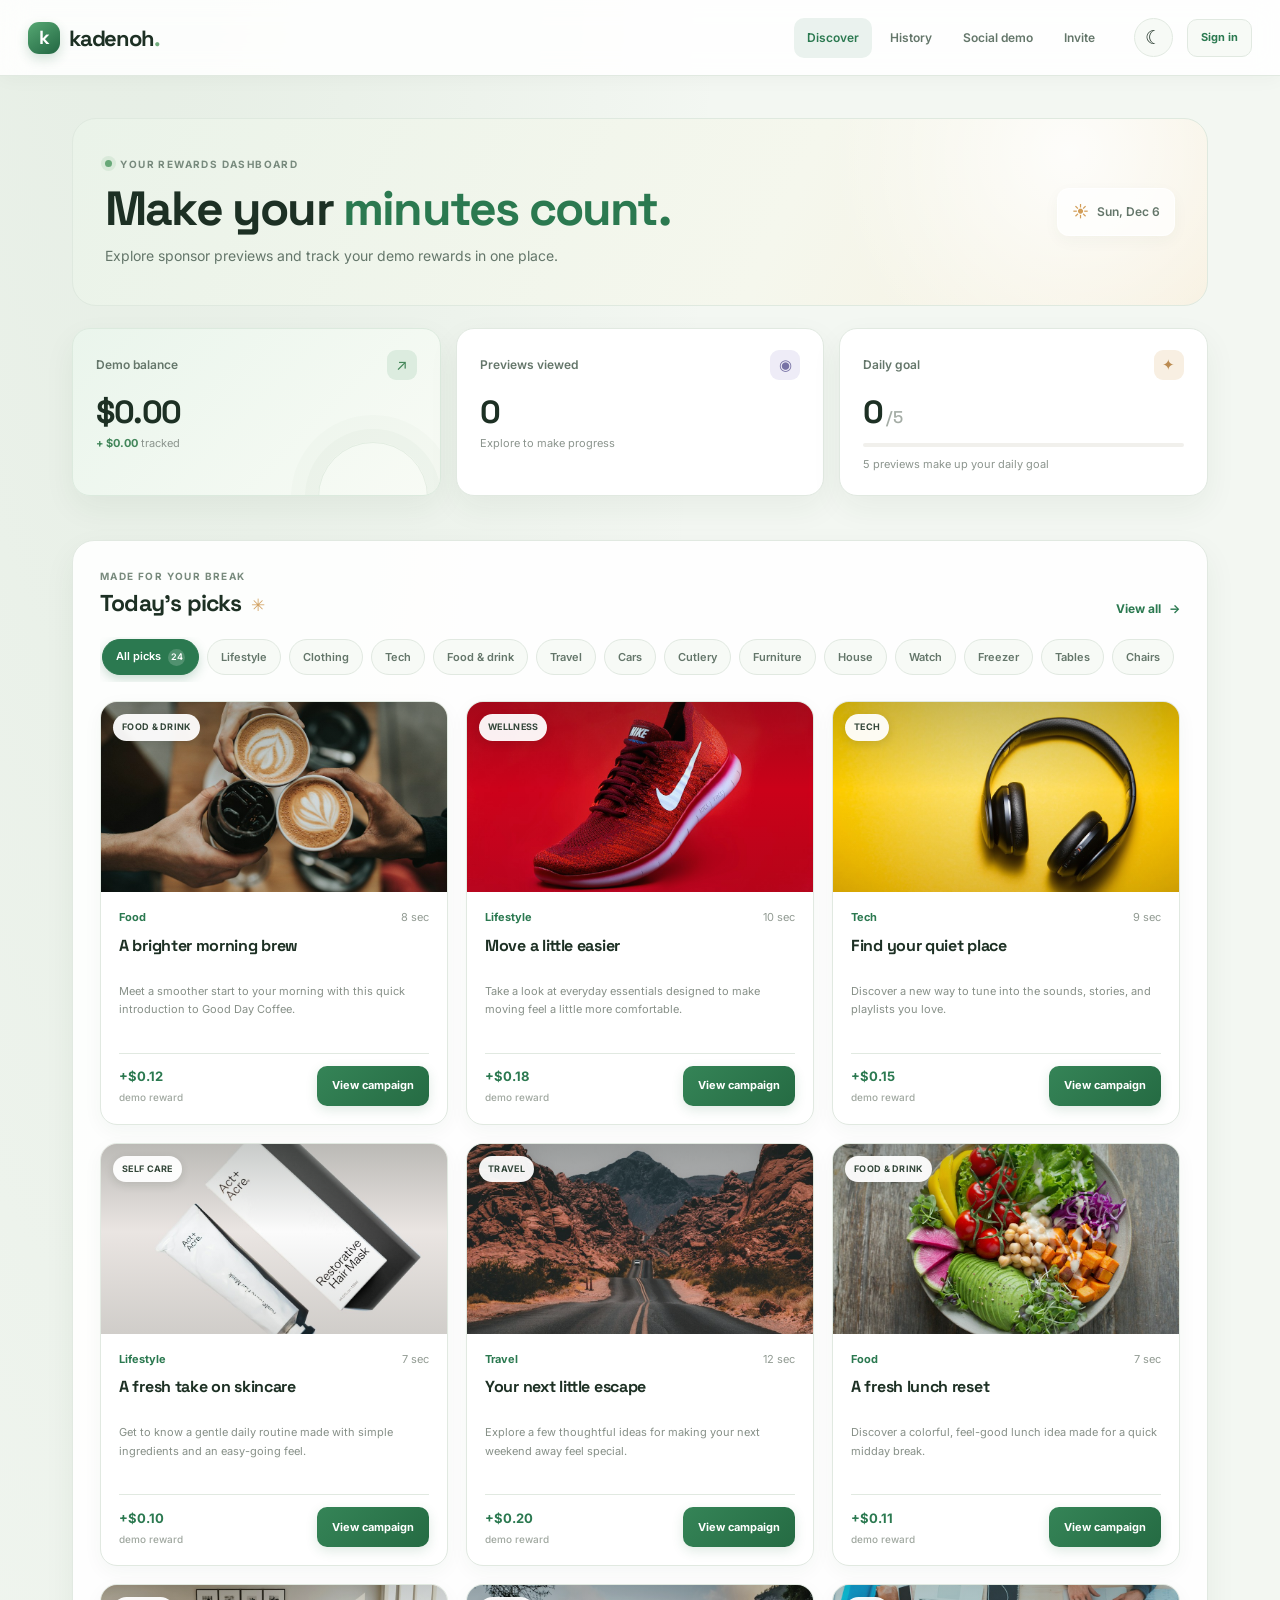
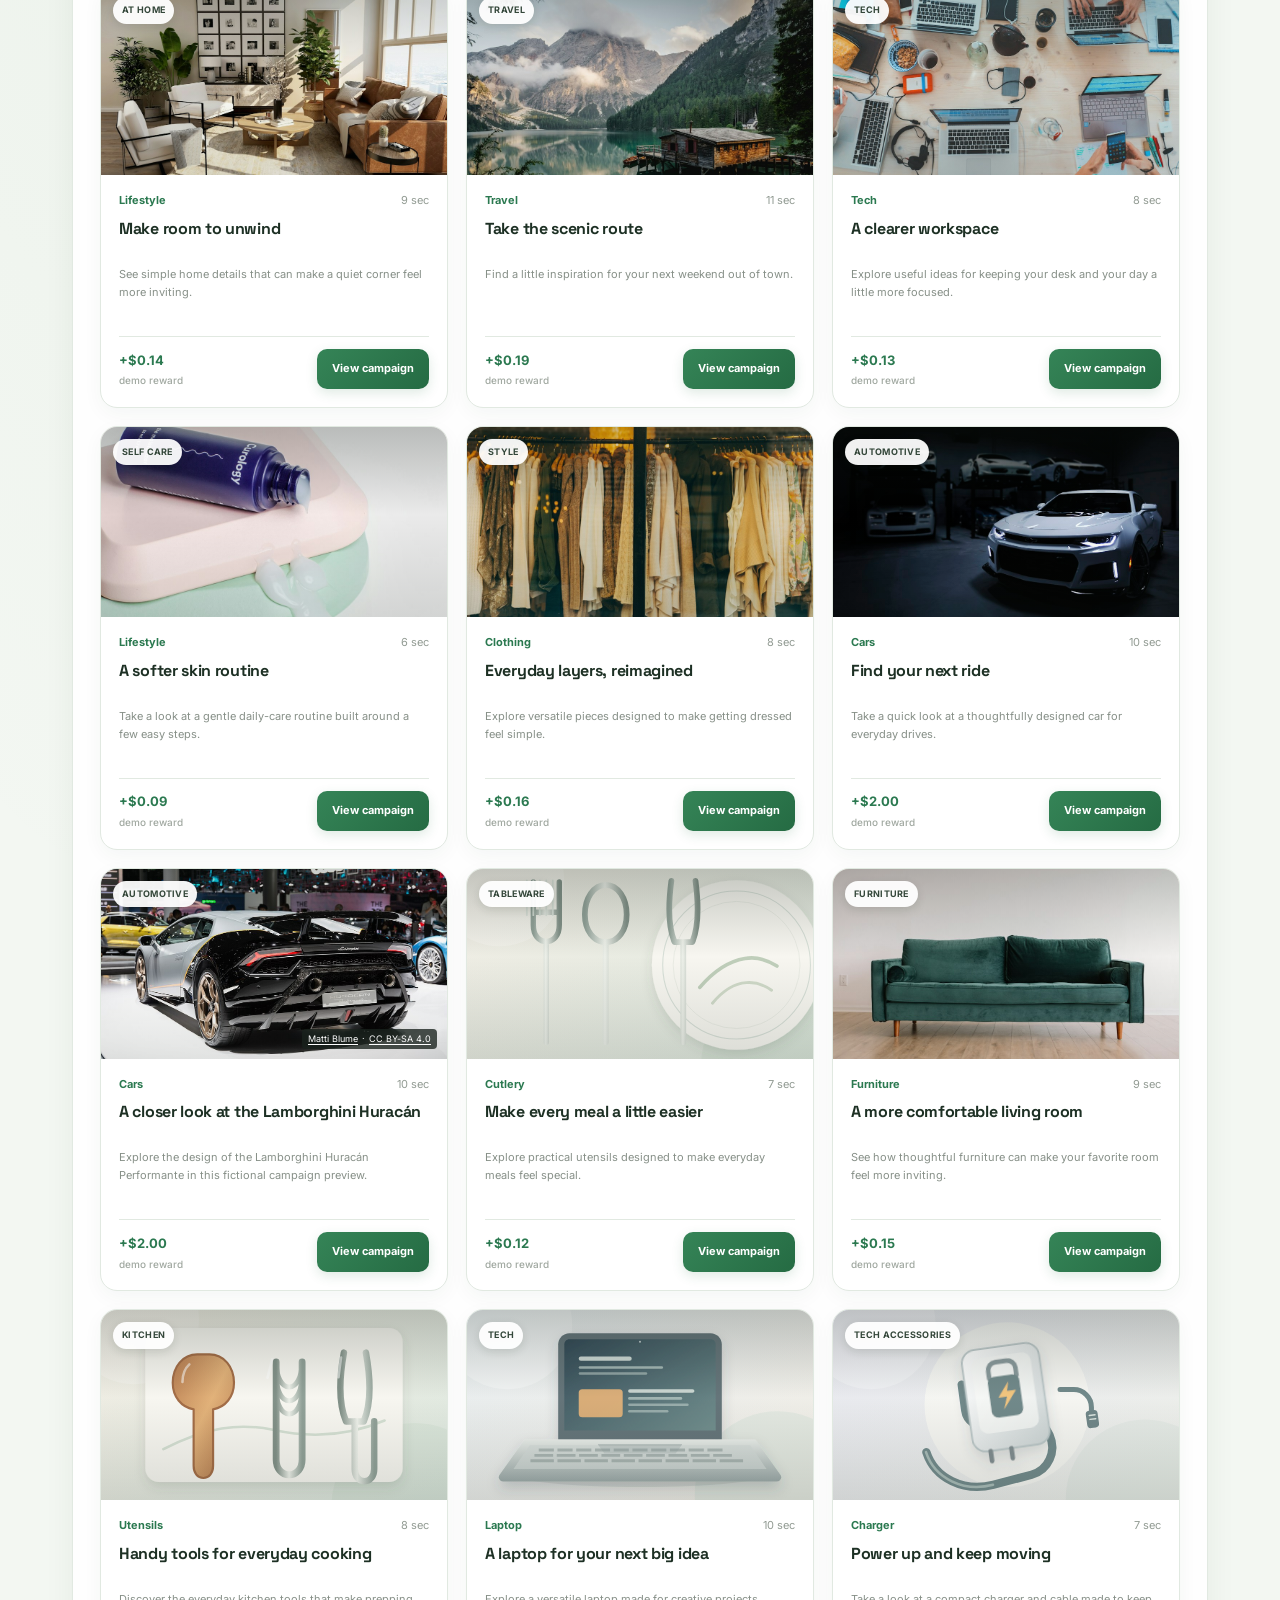
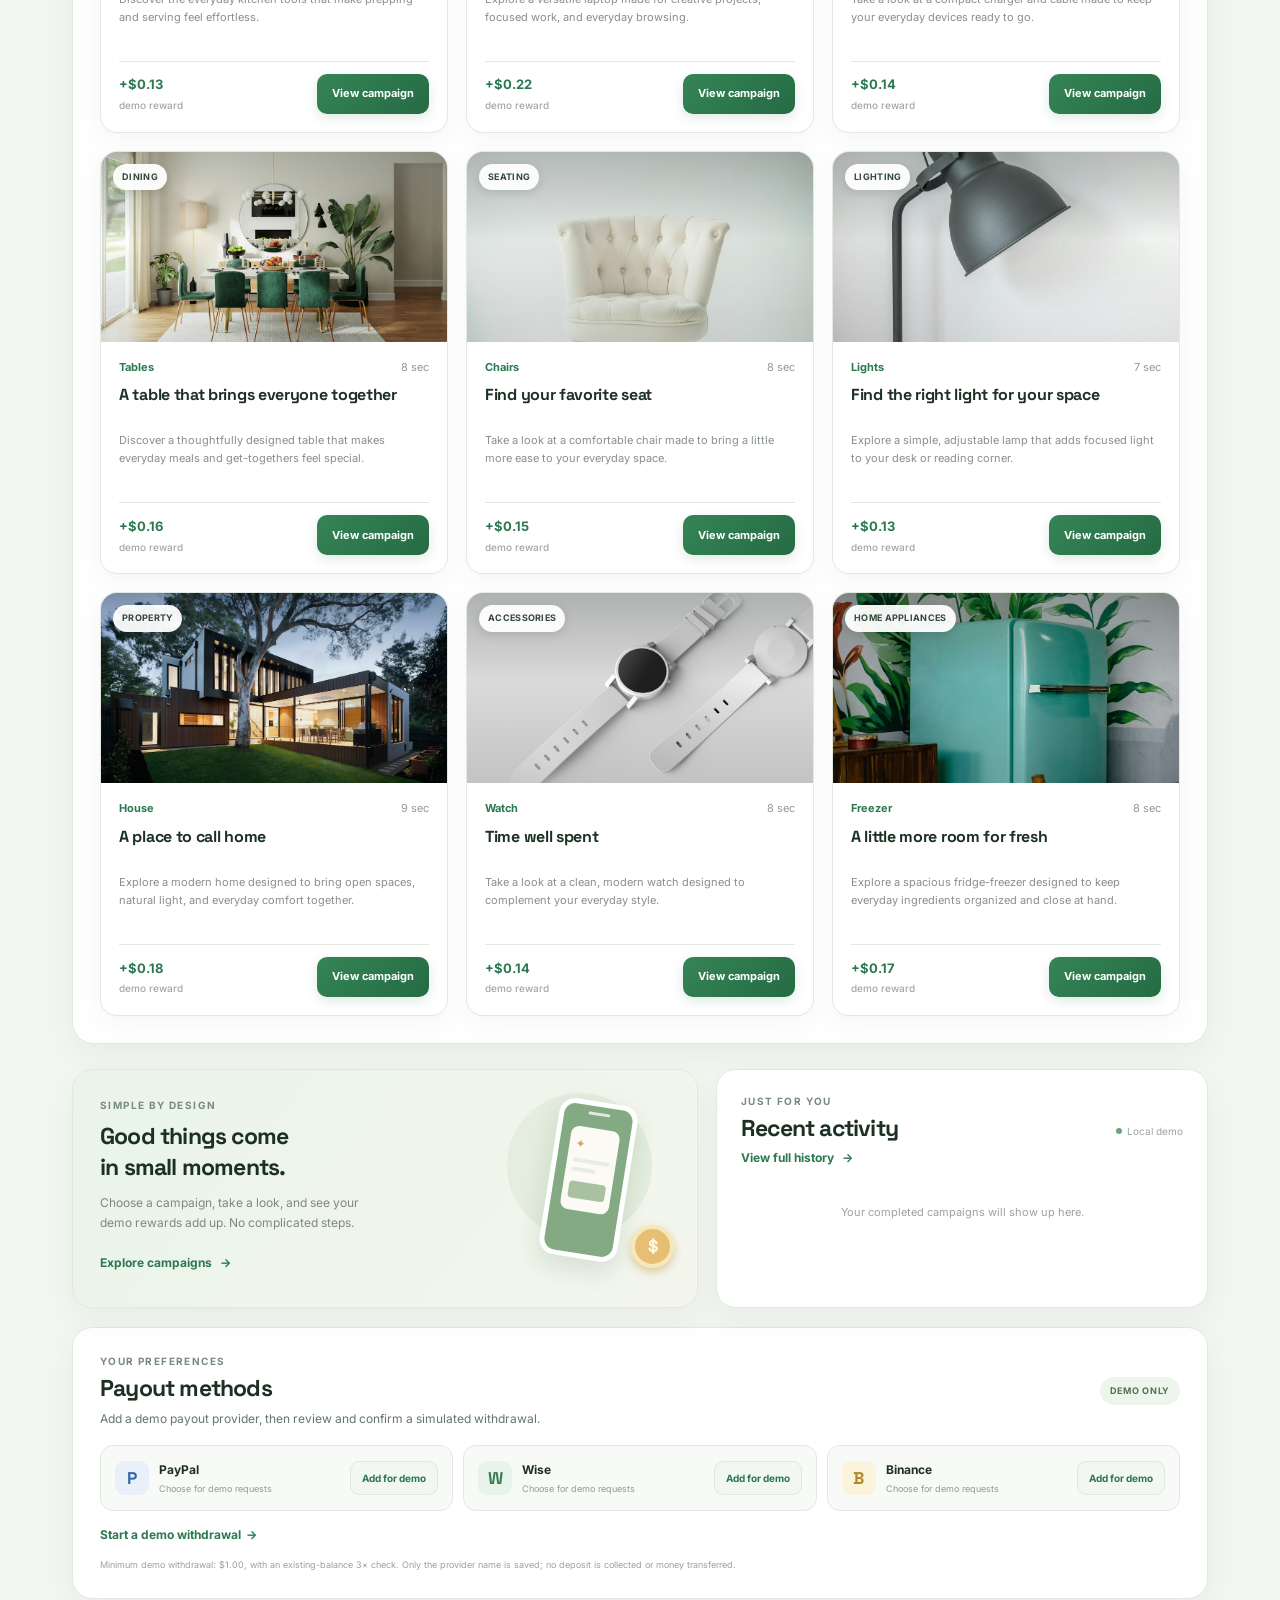
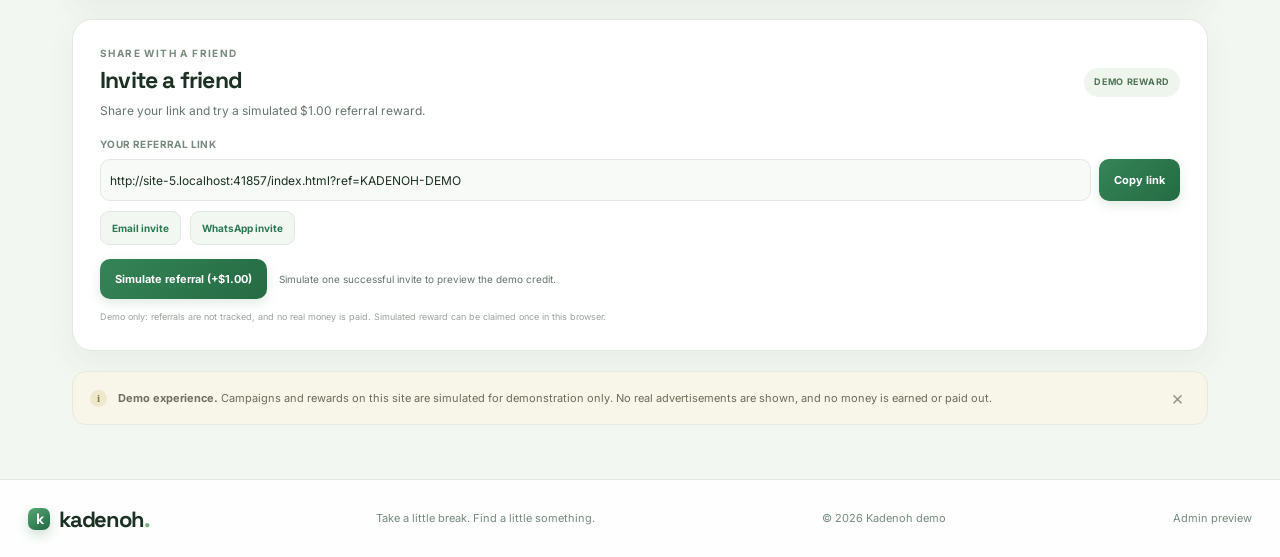
==== commit 8b0684c8: "css" ====
--- a/index.html
+++ b/index.html
@@ -25,6 +25,7 @@
       rel="stylesheet"
     />
     <link rel="stylesheet" href="style.css" />
+    <link rel="stylesheet" href="design-refresh.css" />
     <script src="campaign-data.js" defer></script>
     <script src="app.js" defer></script>
     <script src="auth-ui.js" defer></script>
--- a/design-refresh.css
+++ b/design-refresh.css
@@ -0,0 +1,1480 @@
+:root {
+  color-scheme: light;
+  --ink: #1d3024;
+  --muted: #64766a;
+  --green: #2b7950;
+  --green-dark: #205f3e;
+  --line: #e1e9e1;
+  --paper: #ffffff;
+  --bg: #f3f7f2;
+  --surface-soft: #f7faf6;
+  --text-soft: #788a7d;
+  --text-faint: #95a399;
+  --border: #e1e9e1;
+  --shadow-card: 0 12px 32px rgba(32, 63, 42, 0.06);
+  --shadow-lift: 0 20px 42px rgba(32, 63, 42, 0.12);
+  font-family: "Inter", sans-serif;
+}
+
+html[data-theme="dark"] {
+  color-scheme: dark;
+  --ink: #e7f0e9;
+  --muted: #aab9ae;
+  --green: #84c99a;
+  --green-dark: #6ab181;
+  --line: #34473a;
+  --paper: #1c2921;
+  --bg: #111a14;
+  --surface-soft: #202d24;
+  --text-soft: #a5b5a9;
+  --text-faint: #87988b;
+  --border: #314337;
+  --shadow-card: 0 12px 32px rgba(0, 0, 0, 0.16);
+  --shadow-lift: 0 20px 42px rgba(0, 0, 0, 0.28);
+}
+
+html {
+  scroll-padding-top: 96px;
+}
+
+body {
+  min-height: 100vh;
+  background:
+    radial-gradient(ellipse at 10% -12%, rgba(114, 160, 112, 0.12), transparent 38rem),
+    var(--bg);
+  color: var(--ink);
+  line-height: 1.6;
+}
+
+button,
+input,
+select,
+textarea {
+  font: inherit;
+}
+
+button:focus-visible,
+a:focus-visible,
+input:focus-visible,
+select:focus-visible,
+textarea:focus-visible {
+  outline: 3px solid color-mix(in srgb, var(--green) 52%, transparent);
+  outline-offset: 3px;
+}
+
+.topbar {
+  height: 76px;
+  padding-inline: max(28px, calc((100vw - 1240px) / 2));
+  border-color: var(--border);
+  background: color-mix(in srgb, var(--paper) 88%, transparent);
+  box-shadow: 0 3px 18px rgba(24, 46, 31, 0.035);
+}
+
+.brand {
+  gap: 9px;
+  font-size: 22px;
+  letter-spacing: -1.2px;
+}
+
+.brand-mark {
+  width: 32px;
+  height: 32px;
+  border-radius: 11px;
+  background: linear-gradient(145deg, #56a873, #226642);
+  box-shadow: 0 5px 12px rgba(39, 111, 69, 0.2);
+}
+
+.brand-period {
+  margin-left: -9px;
+  color: #71ac7d;
+}
+
+.main-nav {
+  gap: 5px;
+  margin-right: 26px;
+}
+
+.nav-link {
+  height: 40px;
+  padding: 0 13px;
+  border-radius: 10px;
+  font-size: 12px;
+  transition: background 160ms ease, color 160ms ease;
+}
+
+.nav-link.active {
+  background: color-mix(in srgb, var(--green) 10%, var(--paper));
+  color: var(--green);
+}
+
+.nav-link.active::after {
+  display: none;
+}
+
+.theme-toggle {
+  width: 39px;
+  height: 39px;
+  flex-basis: 39px;
+  margin-right: 14px;
+  border-color: var(--border);
+  background: var(--surface-soft);
+  transition: transform 160ms ease, background 160ms ease, border-color 160ms ease;
+}
+
+.theme-toggle:hover {
+  transform: translateY(-1px);
+}
+
+.profile-button {
+  gap: 9px;
+  font-size: 12px;
+}
+
+.profile-avatar {
+  width: 36px;
+  height: 36px;
+  border: 2px solid color-mix(in srgb, var(--green) 18%, var(--paper));
+}
+
+.session-button,
+.profile-button.is-signed-out {
+  min-height: 38px;
+  border-color: var(--border);
+  border-radius: 10px;
+  padding: 8px 13px;
+  background: var(--surface-soft);
+  font-size: 11px;
+}
+
+main,
+.admin-main,
+.history-main,
+.social-main {
+  width: min(1240px, 100%);
+  padding: 42px 32px 54px;
+}
+
+.welcome-row {
+  position: relative;
+  overflow: hidden;
+  min-height: 188px;
+  align-items: center;
+  margin-bottom: 22px;
+  padding: 28px 32px;
+  border: 1px solid #dfe9df;
+  border-radius: 24px;
+  background:
+    radial-gradient(circle at 88% 18%, rgba(255, 255, 255, 0.82), transparent 15rem),
+    linear-gradient(115deg, #eaf3e9 0%, #f5f7ed 62%, #f7f0df 100%);
+}
+
+.welcome-row > div:first-child {
+  position: relative;
+  z-index: 1;
+}
+
+.welcome-row h1,
+.history-intro h1,
+.admin-intro h1,
+.social-hero h1 {
+  font-size: clamp(36px, 4vw, 48px);
+  letter-spacing: -1.8px;
+}
+
+.welcome-row h1 span,
+.social-hero h1 span {
+  color: var(--green);
+}
+
+.welcome-copy {
+  max-width: 580px;
+  font-size: 14px;
+  line-height: 1.7;
+}
+
+.eyebrow {
+  margin-bottom: 10px;
+  color: var(--text-soft);
+  font-size: 10px;
+  letter-spacing: 1.4px;
+}
+
+.live-dot {
+  background: #68a878;
+  box-shadow: 0 0 0 4px rgba(104, 168, 120, 0.14);
+}
+
+.date-pill {
+  position: relative;
+  z-index: 1;
+  border-color: rgba(255, 255, 255, 0.8);
+  border-radius: 12px;
+  padding: 10px 14px;
+  background: rgba(255, 255, 255, 0.72);
+  color: var(--muted);
+  box-shadow: 0 5px 16px rgba(42, 73, 47, 0.04);
+}
+
+.stats-grid {
+  gap: 15px;
+  margin-bottom: 44px;
+}
+
+.stat-card,
+.history-stat,
+.admin-stat {
+  border-color: var(--border);
+  border-radius: 18px;
+  background: var(--paper);
+  box-shadow: var(--shadow-card);
+}
+
+.stat-card {
+  min-height: 148px;
+  padding: 21px 23px;
+  transition: transform 180ms ease, box-shadow 180ms ease;
+}
+
+.stat-card:hover,
+.history-stat:hover {
+  transform: translateY(-2px);
+  box-shadow: var(--shadow-lift);
+}
+
+.balance-card {
+  border-color: #dceade;
+  background: linear-gradient(135deg, #eaf5ec, #f8fbf5);
+}
+
+.stat-label {
+  color: var(--muted);
+  font-size: 12px;
+}
+
+.stat-value {
+  margin-top: 12px;
+  font-size: 32px;
+  letter-spacing: -1.4px;
+}
+
+.stat-foot {
+  font-size: 11px;
+}
+
+.campaign-section {
+  padding: 27px;
+  border: 1px solid var(--border);
+  border-radius: 22px;
+  background: color-mix(in srgb, var(--paper) 92%, transparent);
+  box-shadow: var(--shadow-card);
+}
+
+.section-heading {
+  margin-bottom: 19px;
+}
+
+.section-heading h2,
+.payout-heading h2,
+.activity-heading h2,
+.history-section-heading h2,
+.admin-section-heading h2 {
+  font-size: 23px;
+  letter-spacing: -0.8px;
+}
+
+.text-link,
+.how-link {
+  font-size: 12px;
+  transition: color 160ms ease;
+}
+
+.text-link:hover,
+.how-link:hover,
+.payout-withdrawal-link:hover,
+.social-dashboard-link:hover {
+  color: var(--green-dark);
+}
+
+.filter-row {
+  flex-wrap: nowrap;
+  overflow-x: auto;
+  margin-bottom: 19px;
+  padding: 2px 2px 7px;
+  scrollbar-width: thin;
+  scrollbar-color: var(--border) transparent;
+}
+
+.filter-chip {
+  border-color: var(--border);
+  border-radius: 999px;
+  padding: 8px 13px;
+  background: var(--surface-soft);
+  color: var(--muted);
+  font-size: 11px;
+  transition: transform 150ms ease, background 150ms ease, border-color 150ms ease;
+}
+
+.filter-chip:hover {
+  transform: translateY(-1px);
+}
+
+.filter-chip.selected {
+  border-color: var(--green);
+  background: var(--green);
+  box-shadow: 0 4px 11px color-mix(in srgb, var(--green) 25%, transparent);
+}
+
+.campaign-grid {
+  gap: 18px;
+}
+
+.campaign-card {
+  border-color: var(--border);
+  border-radius: 17px;
+  box-shadow: 0 6px 20px rgba(32, 63, 42, 0.045);
+  transition: transform 200ms ease, box-shadow 200ms ease, border-color 200ms ease;
+}
+
+.campaign-card:hover {
+  transform: translateY(-5px);
+  border-color: color-mix(in srgb, var(--green) 26%, var(--border));
+  box-shadow: var(--shadow-lift);
+}
+
+.campaign-art {
+  height: 190px;
+}
+
+.campaign-badge {
+  border-radius: 999px;
+  padding: 6px 9px;
+  box-shadow: 0 3px 10px rgba(16, 29, 19, 0.12);
+  font-size: 9px;
+}
+
+.campaign-body {
+  padding: 17px 18px 18px;
+}
+
+.campaign-meta {
+  margin-bottom: 8px;
+}
+
+.campaign-category {
+  color: var(--green);
+}
+
+.campaign-body h3 {
+  min-height: 42px;
+  font-size: 16px;
+  line-height: 1.35;
+}
+
+.campaign-body > p {
+  min-height: 56px;
+  font-size: 11px;
+  line-height: 1.65;
+}
+
+.campaign-action-row {
+  margin-top: 15px;
+  border-color: var(--border);
+}
+
+.reward-label {
+  color: var(--green);
+}
+
+.primary-button,
+.profile-save-button {
+  min-height: 40px;
+  border-radius: 10px;
+  padding: 10px 15px;
+  background: linear-gradient(135deg, #358457, #256b43);
+  box-shadow: 0 4px 12px rgba(39, 111, 69, 0.15);
+  font-size: 11px;
+  transition: transform 160ms ease, box-shadow 160ms ease, background 160ms ease;
+}
+
+.primary-button:hover:not(:disabled),
+.profile-save-button:hover {
+  transform: translateY(-1px);
+  background: linear-gradient(135deg, #2f784d, #1d5b39);
+  box-shadow: 0 7px 16px rgba(39, 111, 69, 0.22);
+}
+
+.primary-button:disabled {
+  box-shadow: none;
+}
+
+.bottom-grid {
+  gap: 18px;
+  margin-top: 25px;
+}
+
+.how-card,
+.activity-card {
+  border-color: var(--border);
+  border-radius: 20px;
+  box-shadow: var(--shadow-card);
+}
+
+.how-card {
+  background: linear-gradient(130deg, #eaf4e9, #f4f6ed);
+}
+
+.how-copy {
+  padding: 27px;
+}
+
+.how-copy h2 {
+  font-size: 23px;
+  letter-spacing: -0.8px;
+}
+
+.how-copy > p:not(.eyebrow) {
+  font-size: 12px;
+  line-height: 1.7;
+}
+
+.activity-card {
+  padding: 23px 24px 12px;
+}
+
+.activity-row {
+  padding: 13px 0;
+  border-color: var(--border);
+}
+
+.activity-icon {
+  border-radius: 11px;
+}
+
+.activity-details strong {
+  font-size: 12px;
+}
+
+.activity-details span,
+.activity-amount {
+  font-size: 10px;
+}
+
+.payout-section {
+  margin-top: 19px;
+  padding: 25px 27px;
+  border-radius: 20px;
+  box-shadow: var(--shadow-card);
+}
+
+.payout-heading {
+  align-items: center;
+}
+
+.payout-heading h2 {
+  margin-bottom: 4px;
+}
+
+.payout-copy {
+  font-size: 12px;
+  line-height: 1.65;
+}
+
+.demo-tag {
+  border-radius: 999px;
+  padding: 7px 10px;
+  background: #edf5ed;
+  color: #507453;
+  font-size: 9px;
+  letter-spacing: 0.7px;
+}
+
+.payout-method {
+  border-color: var(--border);
+  border-radius: 13px;
+  padding: 14px;
+  background: var(--surface-soft);
+  transition: border-color 150ms ease, transform 150ms ease;
+}
+
+.payout-method:hover {
+  transform: translateY(-2px);
+  border-color: color-mix(in srgb, var(--green) 35%, var(--border));
+}
+
+.payout-details strong {
+  font-size: 12px;
+}
+
+.method-button,
+.admin-secondary-button,
+.admin-danger-button,
+.admin-action-button {
+  border-radius: 9px;
+  padding: 8px 11px;
+  font-size: 10px;
+  transition: transform 150ms ease, border-color 150ms ease, background 150ms ease;
+}
+
+.method-button:hover,
+.admin-secondary-button:hover,
+.admin-action-button:hover:not(:disabled) {
+  transform: translateY(-1px);
+}
+
+.payout-disclaimer {
+  line-height: 1.65;
+}
+
+.referral-link-row label {
+  color: var(--text-soft);
+  letter-spacing: 0.4px;
+}
+
+.referral-link-input,
+.withdrawal-form input,
+.withdrawal-form select,
+.admin-form input,
+.admin-form select,
+.admin-form textarea,
+.social-comment-form input,
+.profile-field input,
+.profile-field select {
+  min-height: 42px;
+  border: 1px solid var(--border);
+  border-radius: 10px;
+  background: var(--surface-soft);
+  color: var(--ink);
+  font-size: 12px;
+  transition: border-color 150ms ease, box-shadow 150ms ease;
+}
+
+.referral-link-input:focus,
+.withdrawal-form input:focus,
+.withdrawal-form select:focus,
+.admin-form input:focus,
+.admin-form select:focus,
+.admin-form textarea:focus,
+.social-comment-form input:focus,
+.profile-field input:focus,
+.profile-field select:focus {
+  border-color: var(--green);
+  outline: 0;
+  box-shadow: 0 0 0 4px color-mix(in srgb, var(--green) 14%, transparent);
+}
+
+.referral-share-options {
+  gap: 9px;
+}
+
+.demo-notice,
+.history-notice,
+.admin-notice,
+.social-demo-note {
+  border-radius: 14px;
+  background: #f8f5e9;
+  color: #6e6c58;
+}
+
+.demo-notice {
+  margin-top: 20px;
+  padding: 15px 17px;
+}
+
+.demo-notice p,
+.history-notice,
+.admin-notice {
+  font-size: 11px;
+  line-height: 1.7;
+}
+
+.notice-icon {
+  background: #eee8cd;
+  color: #877a43;
+}
+
+.history-intro,
+.admin-intro,
+.social-hero {
+  align-items: center;
+  margin-bottom: 25px;
+}
+
+.history-main,
+.admin-main,
+.social-main {
+  padding-top: 44px;
+}
+
+.history-intro h1,
+.admin-intro h1,
+.social-hero h1 {
+  margin-bottom: 9px;
+}
+
+.history-notice,
+.admin-notice {
+  margin-bottom: 21px;
+  padding: 15px 18px;
+  border: 1px solid #e8e2c9;
+}
+
+.history-summary {
+  gap: 14px;
+  margin-bottom: 20px;
+}
+
+.history-stat {
+  min-height: 112px;
+  padding: 18px;
+  transition: transform 180ms ease, box-shadow 180ms ease;
+}
+
+.history-stat span {
+  font-size: 11px;
+}
+
+.history-stat strong {
+  font-size: 27px;
+}
+
+.history-panel,
+.admin-panel {
+  padding: 25px;
+  border-color: var(--border);
+  border-radius: 18px;
+  background: var(--paper);
+  box-shadow: var(--shadow-card);
+}
+
+.history-panel {
+  margin-bottom: 20px;
+}
+
+.history-section-heading,
+.admin-section-heading {
+  margin-bottom: 18px;
+}
+
+.history-local-label,
+.admin-local-label {
+  border: 1px solid var(--border);
+  border-radius: 999px;
+  padding: 6px 10px;
+  background: var(--surface-soft);
+  font-size: 10px;
+}
+
+.history-help,
+.admin-help {
+  font-size: 12px;
+  line-height: 1.7;
+}
+
+.withdrawal-form {
+  gap: 13px;
+}
+
+.withdrawal-form label,
+.admin-form label {
+  gap: 7px;
+  font-size: 11px;
+}
+
+.withdrawal-form .primary-button {
+  min-height: 42px;
+}
+
+.demo-credit-panel {
+  border-color: var(--border);
+  border-radius: 12px;
+  padding: 15px;
+  background: var(--surface-soft);
+}
+
+.history-filters {
+  gap: 8px;
+  margin: 18px 0;
+}
+
+.history-filter {
+  border-radius: 999px;
+  padding: 8px 13px;
+  font-size: 10px;
+  transition: background 150ms ease, border-color 150ms ease, color 150ms ease;
+}
+
+.history-filter.is-selected {
+  background: color-mix(in srgb, var(--green) 12%, var(--paper));
+}
+
+.history-table,
+.admin-table {
+  font-size: 12px;
+}
+
+.history-table th,
+.admin-table th {
+  padding: 13px 12px;
+  background: var(--surface-soft);
+  color: var(--text-soft);
+  font-size: 9px;
+  letter-spacing: 0.65px;
+}
+
+.history-table td,
+.admin-table td {
+  padding: 14px 12px;
+}
+
+.history-table tbody tr,
+.admin-table tbody tr {
+  transition: background 120ms ease;
+}
+
+.history-table tbody tr:hover,
+.admin-table tbody tr:hover {
+  background: color-mix(in srgb, var(--green) 4%, var(--paper));
+}
+
+.history-table th:first-child,
+.admin-table th:first-child {
+  border-radius: 9px 0 0 9px;
+}
+
+.history-table th:last-child,
+.admin-table th:last-child {
+  border-radius: 0 9px 9px 0;
+}
+
+.admin-layout {
+  grid-template-columns: 205px minmax(0, 1fr);
+  gap: 22px;
+}
+
+.admin-side-nav {
+  gap: 5px;
+  padding: 10px;
+  border-color: var(--border);
+  border-radius: 15px;
+  background: var(--paper);
+  box-shadow: var(--shadow-card);
+}
+
+.admin-side-nav a {
+  border-radius: 9px;
+  padding: 11px 12px;
+  font-size: 11px;
+  transition: background 150ms ease, color 150ms ease;
+}
+
+.admin-side-nav a:target,
+.admin-side-nav a:hover {
+  background: color-mix(in srgb, var(--green) 10%, var(--paper));
+  color: var(--green);
+}
+
+.admin-content {
+  gap: 20px;
+}
+
+.admin-stats {
+  gap: 13px;
+}
+
+.admin-stat {
+  min-height: 104px;
+  padding: 17px;
+}
+
+.admin-stat strong {
+  font-size: 27px;
+}
+
+.admin-table {
+  min-width: 670px;
+}
+
+.admin-campaign-identity {
+  gap: 12px;
+  min-width: 210px;
+}
+
+.admin-campaign-identity img {
+  width: 46px;
+  height: 40px;
+  flex-basis: 46px;
+  border-radius: 9px;
+}
+
+.admin-actions-cell {
+  min-width: 225px;
+}
+
+.admin-dialog,
+.withdrawal-dialog,
+.profile-dialog,
+.session-dialog,
+.watch-dialog {
+  border-radius: 22px;
+  box-shadow: 0 28px 90px rgba(20, 38, 25, 0.24);
+}
+
+.admin-dialog,
+.withdrawal-dialog,
+.session-dialog {
+  border: 1px solid var(--border);
+}
+
+.admin-dialog h2,
+.withdrawal-dialog h2,
+.session-dialog h2 {
+  letter-spacing: -0.8px;
+}
+
+.social-layout {
+  grid-template-columns: minmax(0, 1fr) 320px;
+  gap: 22px;
+}
+
+.social-feed {
+  gap: 20px;
+}
+
+.social-post,
+.social-summary {
+  border-radius: 20px;
+  box-shadow: var(--shadow-card);
+  transition: box-shadow 180ms ease, transform 180ms ease;
+}
+
+.social-post:hover {
+  box-shadow: var(--shadow-lift);
+}
+
+.social-post-header {
+  padding: 19px 21px 12px;
+}
+
+.social-avatar {
+  width: 44px;
+  height: 44px;
+  flex-basis: 44px;
+  box-shadow: 0 0 0 4px color-mix(in srgb, var(--green) 8%, var(--paper));
+}
+
+.social-post-tag {
+  border-radius: 999px;
+  padding: 6px 9px;
+}
+
+.social-post-copy {
+  margin: 8px 21px 16px;
+  font-size: 13px;
+  line-height: 1.7;
+}
+
+.social-post-image {
+  max-height: 460px;
+  aspect-ratio: 16 / 10;
+}
+
+.social-post-stats {
+  padding: 13px 21px;
+}
+
+.social-actions {
+  margin-inline: 21px;
+}
+
+.social-action {
+  min-height: 47px;
+  border-radius: 9px;
+}
+
+.social-comments {
+  padding: 15px 21px 20px;
+}
+
+.social-summary {
+  padding: 23px;
+}
+
+.social-summary h2 {
+  font-size: 20px;
+}
+
+.social-summary-count {
+  font-size: 13px;
+}
+
+.social-summary-count span {
+  font-size: 34px;
+}
+
+.social-demo-note {
+  padding: 17px;
+  border: 1px solid #e8e2c9;
+  box-shadow: none;
+}
+
+.social-demo-note p {
+  line-height: 1.7;
+}
+
+footer {
+  min-height: 78px;
+  padding-inline: max(28px, calc((100vw - 1240px) / 2));
+  border-color: var(--border);
+  background: color-mix(in srgb, var(--paper) 88%, transparent);
+  color: var(--text-soft);
+  font-size: 11px;
+}
+
+footer a:not(.brand) {
+  transition: color 150ms ease;
+}
+
+footer a:not(.brand):hover {
+  color: var(--green-dark);
+}
+
+.profile-dialog,
+.session-dialog,
+.withdrawal-dialog,
+.admin-dialog {
+  background: var(--paper);
+  color: var(--ink);
+}
+
+.profile-field label {
+  color: var(--muted);
+  font-size: 11px;
+}
+
+.profile-photo-preview {
+  border-color: color-mix(in srgb, var(--green) 18%, var(--paper));
+}
+
+.toast {
+  border: 1px solid rgba(255, 255, 255, 0.12);
+  border-radius: 12px;
+  padding: 12px 17px;
+  box-shadow: var(--shadow-lift);
+}
+
+html[data-theme="dark"] body {
+  background:
+    radial-gradient(ellipse at 10% -12%, rgba(76, 129, 88, 0.12), transparent 38rem),
+    var(--bg);
+}
+
+html[data-theme="dark"] .topbar,
+html[data-theme="dark"] footer {
+  background: color-mix(in srgb, var(--paper) 92%, transparent);
+}
+
+html[data-theme="dark"] .welcome-row,
+html[data-theme="dark"] .balance-card,
+html[data-theme="dark"] .how-card {
+  border-color: #304638;
+  background:
+    radial-gradient(circle at 88% 18%, rgba(112, 158, 118, 0.1), transparent 15rem),
+    linear-gradient(115deg, #1c3023 0%, #202c24 62%, #302d20 100%);
+}
+
+html[data-theme="dark"] .date-pill {
+  border-color: var(--border);
+  background: color-mix(in srgb, var(--paper) 84%, transparent);
+  color: var(--ink);
+}
+
+html[data-theme="dark"] .campaign-section {
+  background: color-mix(in srgb, var(--paper) 90%, transparent);
+}
+
+html[data-theme="dark"] .demo-tag,
+html[data-theme="dark"] .social-post-tag {
+  background: #2b4031;
+  color: #b6dfbc;
+}
+
+html[data-theme="dark"] .history-notice,
+html[data-theme="dark"] .admin-notice,
+html[data-theme="dark"] .demo-notice,
+html[data-theme="dark"] .social-demo-note {
+  border-color: #514a35;
+  background: #2b281e;
+  color: #c0b99d;
+}
+
+html[data-theme="dark"] .notice-icon {
+  background: #48412e;
+  color: #e2d193;
+}
+
+html[data-theme="dark"] .demo-notice strong,
+html[data-theme="dark"] .social-demo-note strong {
+  color: #e7dcae;
+}
+
+html[data-theme="dark"] .demo-notice p,
+html[data-theme="dark"] .social-demo-note p {
+  color: #c0b99d;
+}
+
+html[data-theme="dark"] .filter-chip,
+html[data-theme="dark"] .history-filter {
+  border-color: var(--border);
+  background: var(--surface-soft);
+  color: var(--muted);
+}
+
+html[data-theme="dark"] .filter-chip.selected,
+html[data-theme="dark"] .history-filter.is-selected {
+  border-color: var(--green);
+  background: #2b5037;
+  color: #e7f0e9;
+}
+
+html[data-theme="dark"] .payout-method {
+  border-color: var(--border);
+  background: var(--surface-soft);
+}
+
+html[data-theme="dark"] .method-button,
+html[data-theme="dark"] .admin-secondary-button,
+html[data-theme="dark"] .admin-action-button {
+  border-color: var(--border);
+  background: var(--surface-soft);
+  color: var(--ink);
+}
+
+html[data-theme="dark"] .method-button:hover,
+html[data-theme="dark"] .admin-secondary-button:hover,
+html[data-theme="dark"] .admin-action-button:hover:not(:disabled) {
+  border-color: var(--green);
+  background: color-mix(in srgb, var(--green) 12%, var(--surface-soft));
+}
+
+html[data-theme="dark"] .referral-link-input,
+html[data-theme="dark"] .withdrawal-form input,
+html[data-theme="dark"] .withdrawal-form select,
+html[data-theme="dark"] .admin-form input,
+html[data-theme="dark"] .admin-form select,
+html[data-theme="dark"] .admin-form textarea,
+html[data-theme="dark"] .social-comment-form input,
+html[data-theme="dark"] .profile-field input,
+html[data-theme="dark"] .profile-field select {
+  border-color: var(--border);
+  background: #141d17;
+  color: var(--ink);
+}
+
+html[data-theme="dark"] .admin-stat,
+html[data-theme="dark"] .demo-credit-panel {
+  border-color: var(--border);
+  background: var(--surface-soft);
+}
+
+html[data-theme="dark"] .history-table th,
+html[data-theme="dark"] .admin-table th {
+  background: #202d24;
+}
+
+html[data-theme="dark"] .history-table tbody tr:hover,
+html[data-theme="dark"] .admin-table tbody tr:hover {
+  background: color-mix(in srgb, var(--green) 8%, var(--paper));
+}
+
+html[data-theme="dark"] .social-post,
+html[data-theme="dark"] .social-summary {
+  background: var(--paper);
+}
+
+html[data-theme="dark"] .profile-photo-preview {
+  border-color: #304337;
+  background: #293b2e;
+  color: #a5d5ad;
+}
+
+@media (max-width: 900px) {
+  .campaign-grid {
+    grid-template-columns: repeat(2, minmax(0, 1fr));
+  }
+
+  .admin-layout {
+    grid-template-columns: 1fr;
+  }
+
+  .admin-side-nav {
+    position: static;
+    display: flex;
+    overflow-x: auto;
+  }
+
+  .admin-side-nav a {
+    flex: 0 0 auto;
+  }
+
+  .social-layout {
+    grid-template-columns: minmax(0, 1fr) 280px;
+  }
+}
+
+@media (max-width: 760px) {
+  .topbar {
+    display: grid;
+    grid-template-columns: minmax(0, 1fr) auto auto;
+    grid-template-areas:
+      "brand theme profile"
+      "nav nav nav";
+    gap: 7px 12px;
+    height: auto;
+    padding: 10px 20px 8px;
+  }
+
+  .brand {
+    grid-area: brand;
+  }
+
+  .main-nav {
+    grid-area: nav;
+    justify-content: space-between;
+    width: 100%;
+    height: auto;
+    margin: 0;
+    overflow-x: auto;
+  }
+
+  .nav-link {
+    flex: 0 0 auto;
+    height: 34px;
+    padding: 0 10px;
+  }
+
+  .theme-toggle {
+    grid-area: theme;
+    margin: 0;
+  }
+
+  .profile-button,
+  .profile-button.is-signed-out,
+  .session-button {
+    grid-area: profile;
+    justify-self: end;
+    margin: 0;
+  }
+
+  .profile-name,
+  .chevron {
+    display: none;
+  }
+
+  main,
+  .admin-main,
+  .history-main,
+  .social-main {
+    padding: 32px 22px 42px;
+  }
+
+  .welcome-row {
+    min-height: 170px;
+    padding: 24px;
+  }
+
+  .campaign-section {
+    padding: 22px;
+  }
+
+  .admin-stats {
+    grid-template-columns: repeat(2, minmax(0, 1fr));
+  }
+
+  .social-layout {
+    grid-template-columns: 1fr;
+  }
+
+  .social-sidebar {
+    position: static;
+    grid-template-columns: repeat(2, minmax(0, 1fr));
+  }
+
+  footer {
+    padding: 17px 22px;
+  }
+}
+
+@media (max-width: 520px) {
+  .topbar {
+    padding: 9px 14px 7px;
+  }
+
+  .brand {
+    font-size: 19px;
+  }
+
+  .brand-mark {
+    width: 29px;
+    height: 29px;
+  }
+
+  .theme-toggle {
+    width: 34px;
+    height: 34px;
+    flex-basis: 34px;
+  }
+
+  .nav-link {
+    padding-inline: 7px;
+    font-size: 10px;
+  }
+
+  .session-button,
+  .profile-button.is-signed-out {
+    min-height: 34px;
+    padding: 6px 9px;
+    font-size: 10px;
+  }
+
+  main,
+  .admin-main,
+  .history-main,
+  .social-main {
+    padding: 25px 14px 34px;
+  }
+
+  .welcome-row {
+    min-height: 0;
+    align-items: flex-start;
+    padding: 23px 19px;
+    border-radius: 19px;
+  }
+
+  .welcome-row h1,
+  .history-intro h1,
+  .admin-intro h1,
+  .social-hero h1 {
+    font-size: 32px;
+    letter-spacing: -1.2px;
+  }
+
+  .welcome-copy {
+    max-width: 100%;
+    font-size: 12px;
+  }
+
+  .date-pill {
+    gap: 5px;
+    padding: 8px 9px;
+    font-size: 9px;
+  }
+
+  .stats-grid {
+    gap: 10px;
+    margin-bottom: 30px;
+  }
+
+  .stat-card {
+    min-height: 130px;
+    padding: 16px;
+    border-radius: 15px;
+  }
+
+  .stat-value {
+    font-size: 27px;
+  }
+
+  .campaign-section {
+    padding: 18px 14px;
+    border-radius: 18px;
+  }
+
+  .section-heading h2,
+  .payout-heading h2,
+  .history-section-heading h2,
+  .admin-section-heading h2 {
+    font-size: 20px;
+  }
+
+  .campaign-grid {
+    grid-template-columns: 1fr;
+    gap: 13px;
+  }
+
+  .campaign-art {
+    height: 180px;
+  }
+
+  .campaign-body h3 {
+    min-height: 0;
+  }
+
+  .campaign-body > p {
+    min-height: 0;
+  }
+
+  .payout-section,
+  .history-panel,
+  .admin-panel {
+    padding: 19px 16px;
+    border-radius: 17px;
+  }
+
+  .payout-heading {
+    align-items: flex-start;
+  }
+
+  .payout-methods,
+  .history-summary {
+    grid-template-columns: 1fr 1fr;
+  }
+
+  .payout-methods {
+    gap: 8px;
+  }
+
+  .payout-method {
+    grid-template-columns: 30px minmax(0, 1fr);
+    gap: 8px;
+    padding: 10px;
+  }
+
+  .payout-mark {
+    width: 30px;
+    height: 30px;
+    flex-basis: 30px;
+    font-size: 14px;
+  }
+
+  .payout-method .method-button {
+    grid-column: 1 / -1;
+    justify-self: stretch;
+  }
+
+  .referral-link-controls {
+    grid-template-columns: minmax(0, 1fr);
+  }
+
+  .referral-reward-row {
+    align-items: flex-start;
+  }
+
+  .bottom-grid {
+    margin-top: 20px;
+  }
+
+  .how-copy {
+    max-width: 72%;
+    padding: 22px 18px;
+  }
+
+  .how-copy h2 {
+    font-size: 19px;
+  }
+
+  .history-intro,
+  .admin-intro,
+  .social-hero {
+    align-items: flex-start;
+    gap: 10px;
+  }
+
+  .history-stat {
+    min-height: 96px;
+    padding: 14px;
+  }
+
+  .history-stat strong {
+    font-size: 23px;
+  }
+
+  .withdrawal-form {
+    grid-template-columns: 1fr;
+  }
+
+  .withdrawal-form button {
+    grid-column: auto;
+    justify-self: stretch;
+  }
+
+  .history-table,
+  .admin-table {
+    min-width: 620px;
+  }
+
+  .admin-stats {
+    gap: 9px;
+  }
+
+  .admin-stat {
+    min-height: 92px;
+    padding: 13px;
+  }
+
+  .admin-stat strong {
+    font-size: 22px;
+  }
+
+  .admin-profile-form {
+    grid-template-columns: 1fr;
+  }
+
+  .social-sidebar {
+    grid-template-columns: 1fr;
+  }
+
+  .social-post-header {
+    padding: 15px 15px 10px;
+  }
+
+  .social-post-copy {
+    margin-inline: 15px;
+  }
+
+  .social-post-stats {
+    padding-inline: 15px;
+  }
+
+  .social-actions {
+    margin-inline: 15px;
+  }
+
+  .social-comments {
+    padding: 13px 15px 16px;
+  }
+
+  .social-post-tag {
+    max-width: 90px;
+    font-size: 8px;
+  }
+
+  .social-comment-form {
+    gap: 6px;
+  }
+
+  .social-comment-form .primary-button {
+    min-width: 54px;
+    padding-inline: 10px;
+  }
+
+  footer {
+    flex-wrap: wrap;
+    gap: 10px 16px;
+    padding: 16px 14px;
+  }
+
+  footer > span:nth-child(2) {
+    order: 3;
+    width: 100%;
+  }
+}
+
+@media (prefers-reduced-motion: reduce) {
+  *,
+  *::before,
+  *::after {
+    scroll-behavior: auto !important;
+    animation-duration: 0.01ms !important;
+    transition-duration: 0.01ms !important;
+  }
+}
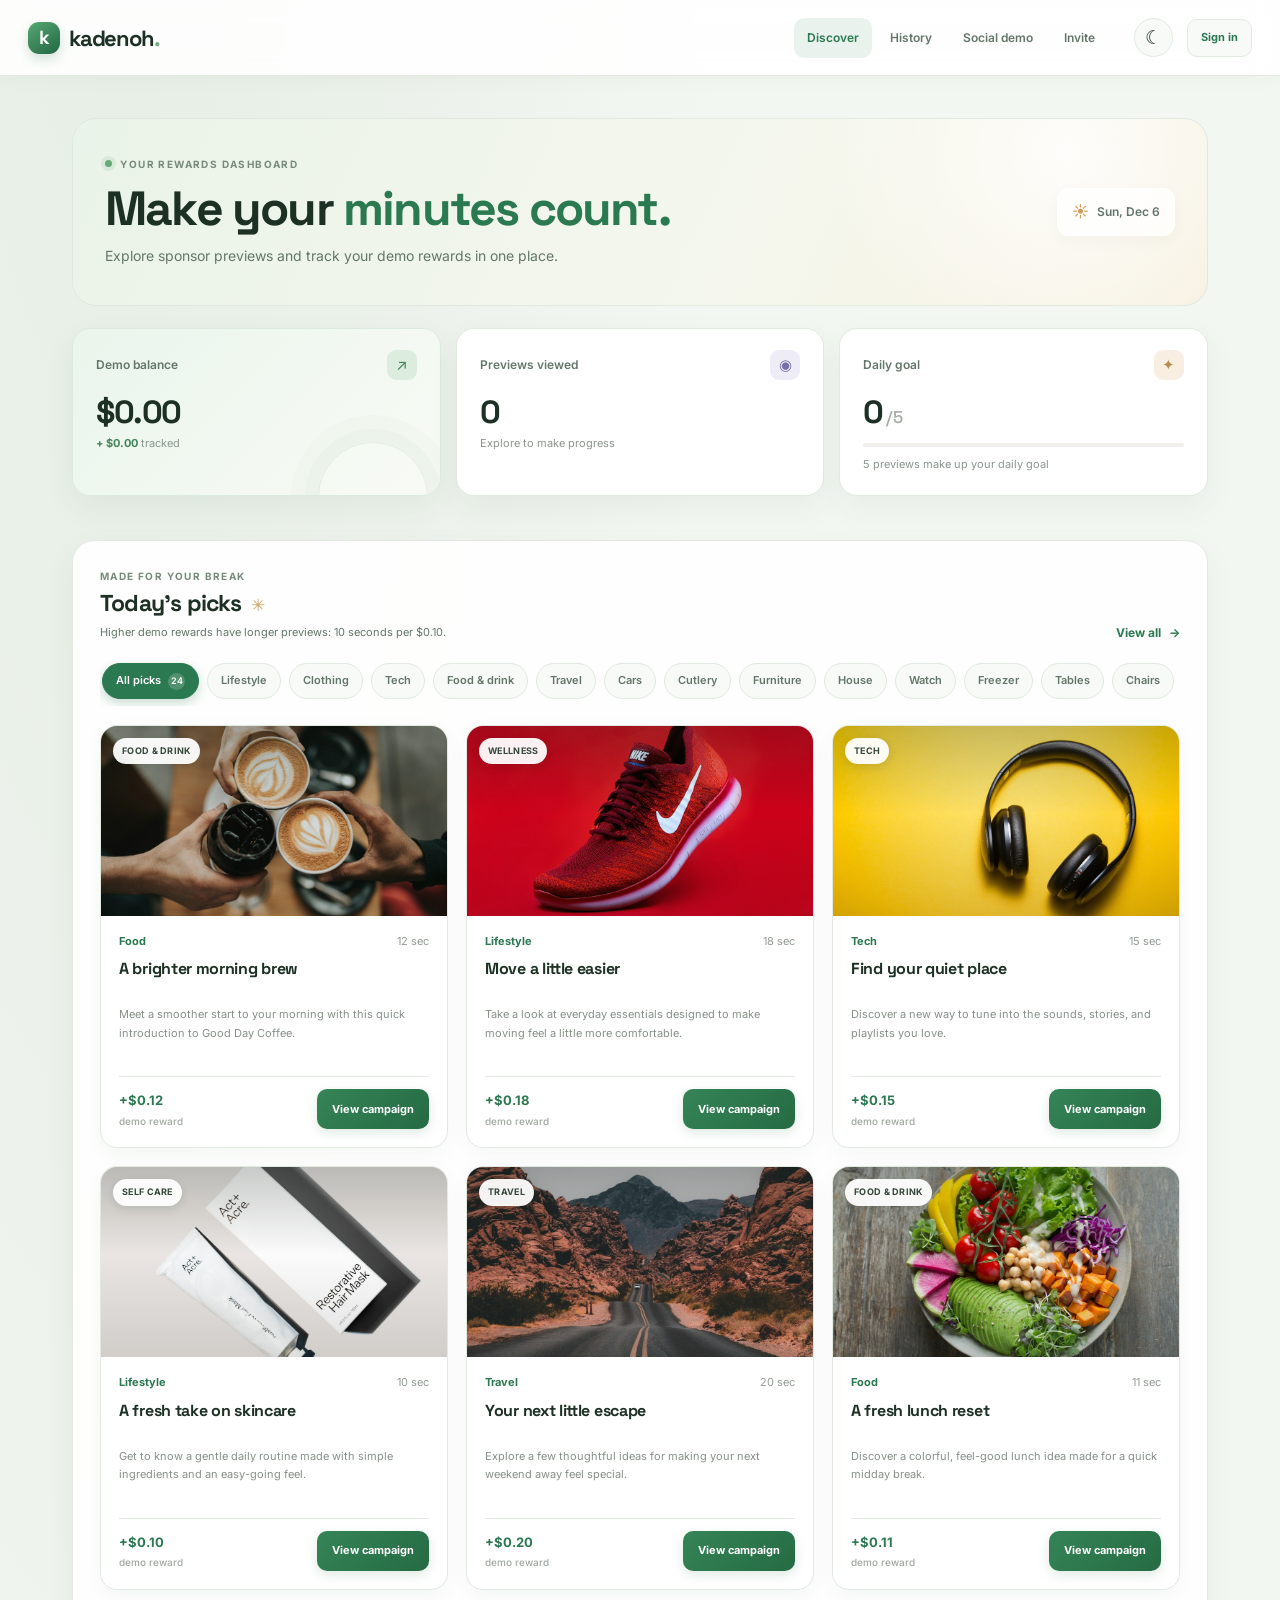
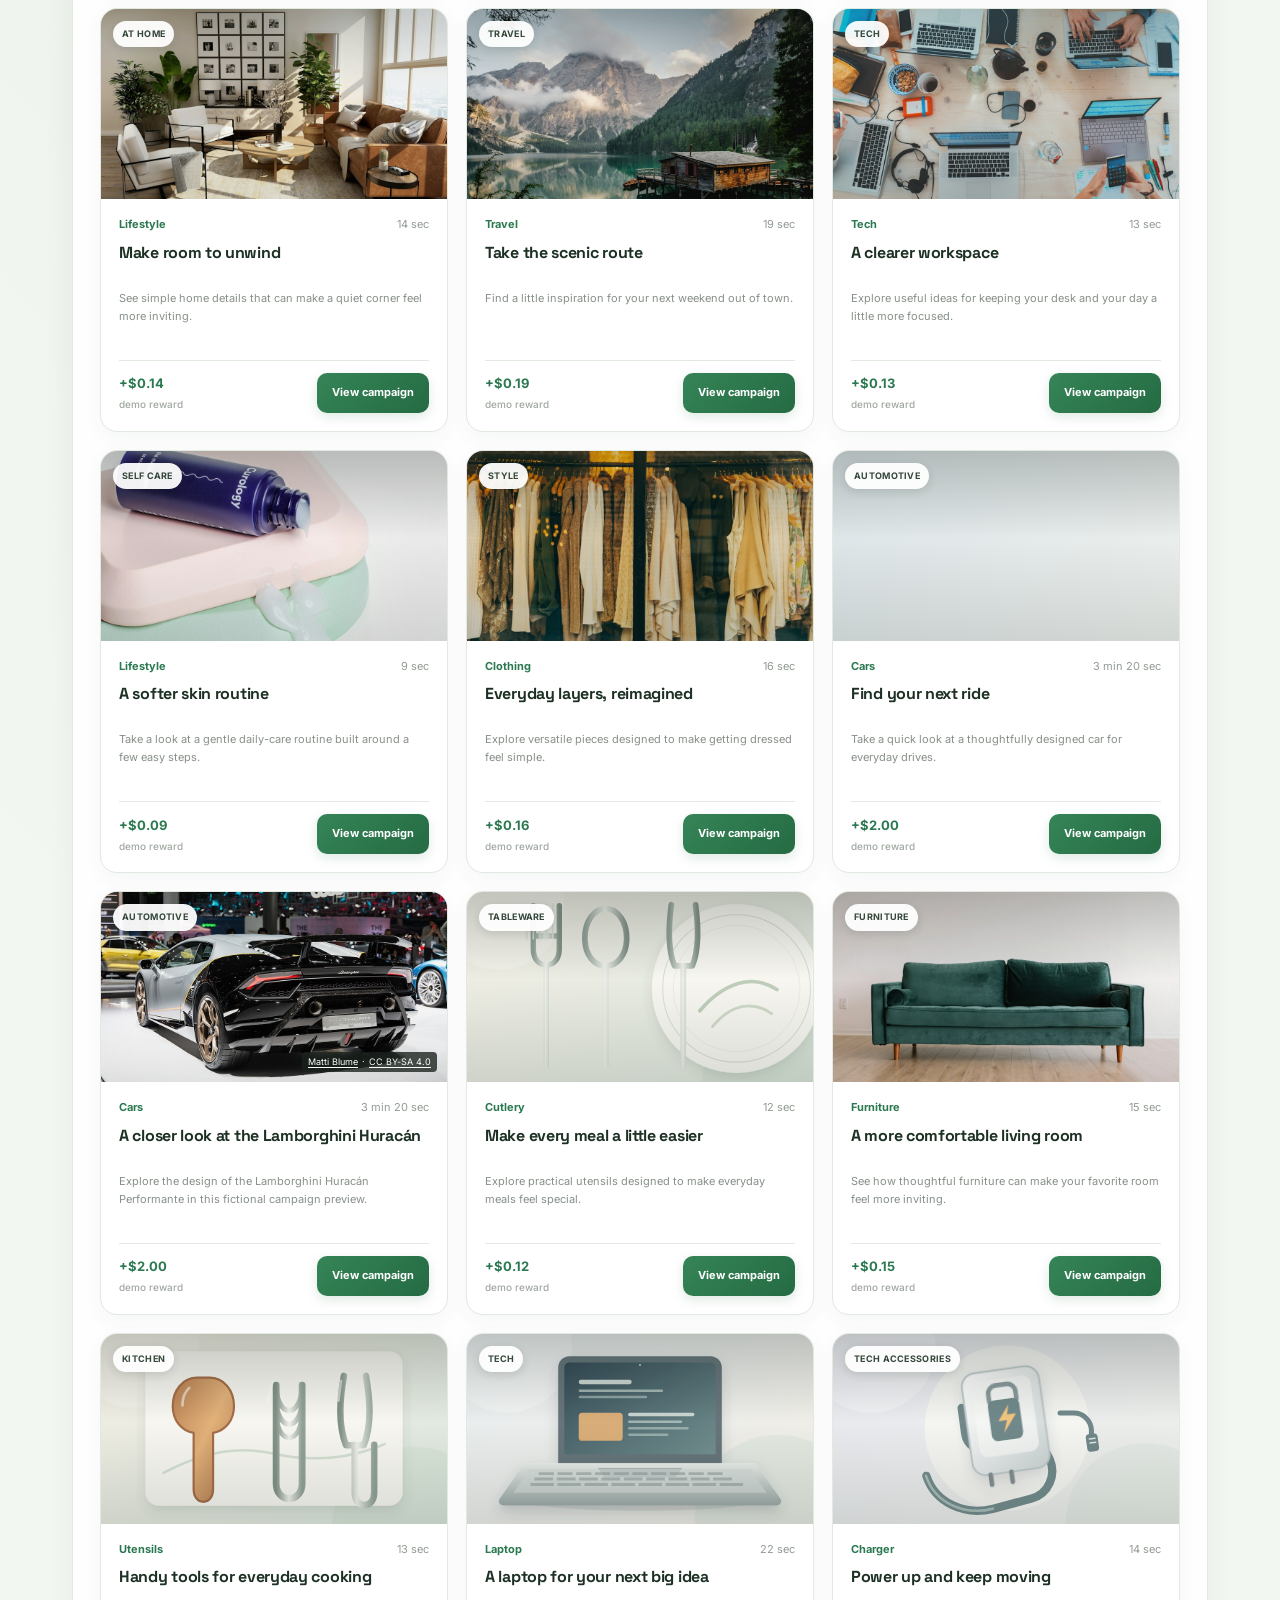
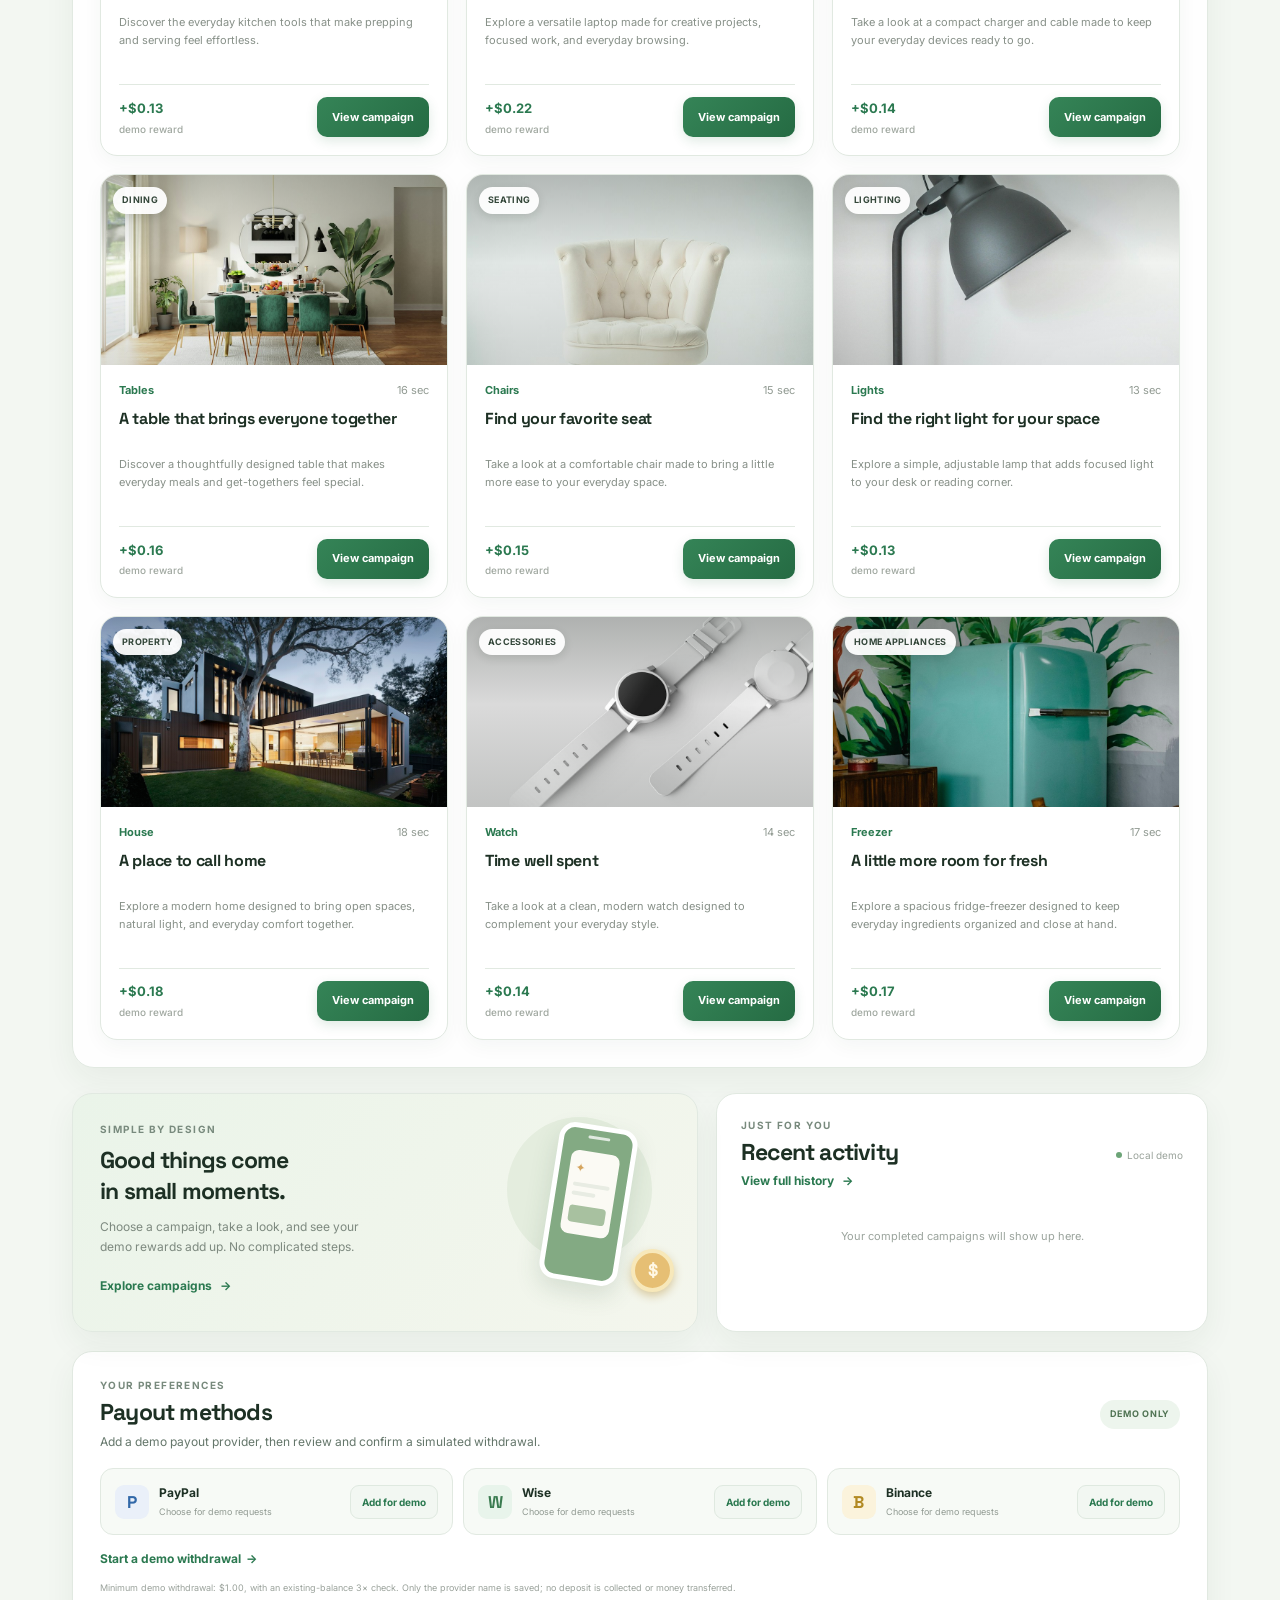
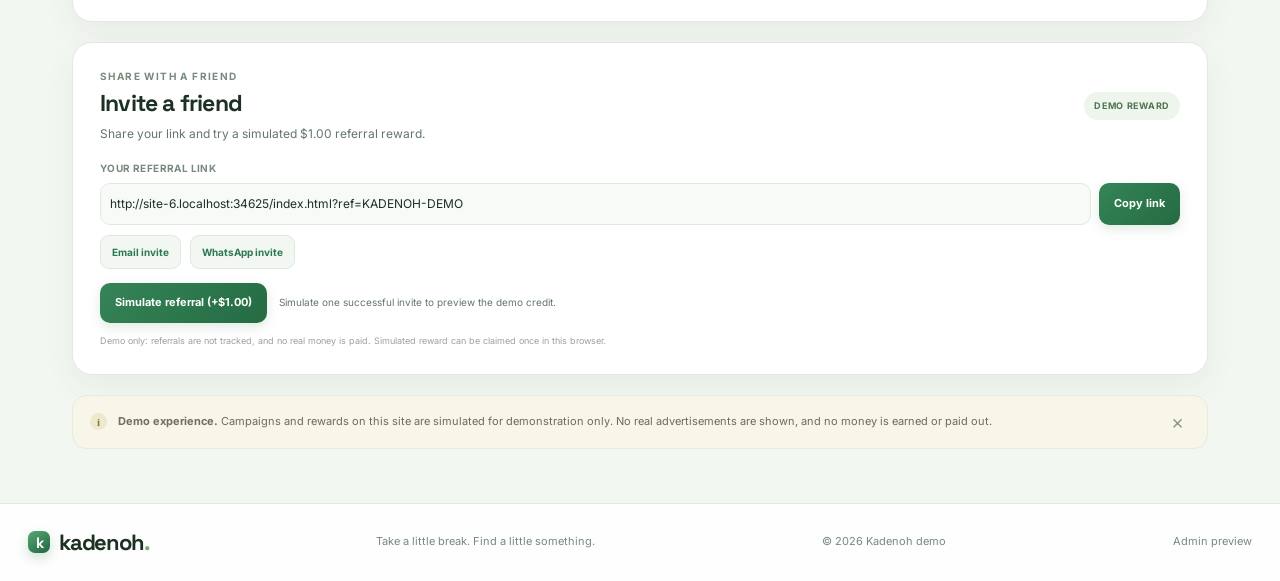
==== commit 3bd587f3: "sankara" ====
--- a/index.html
+++ b/index.html
@@ -113,6 +113,9 @@
           <div>
             <p class="eyebrow">MADE FOR YOUR BREAK</p>
             <h2>Today’s picks <span class="sparkle">✳</span></h2>
+            <p class="campaign-time-note">
+              Higher demo rewards have longer previews: 10 seconds per $0.10.
+            </p>
           </div>
           <a class="text-link" href="#campaign-list"
             >View all <span aria-hidden="true">→</span></a
--- a/design-refresh.css
+++ b/design-refresh.css
@@ -282,6 +282,12 @@
   letter-spacing: -0.8px;
 }
 
+.campaign-time-note {
+  margin: 6px 0 0;
+  color: var(--muted);
+  font-size: 11px;
+}
+
 .text-link,
 .how-link {
   font-size: 12px;
